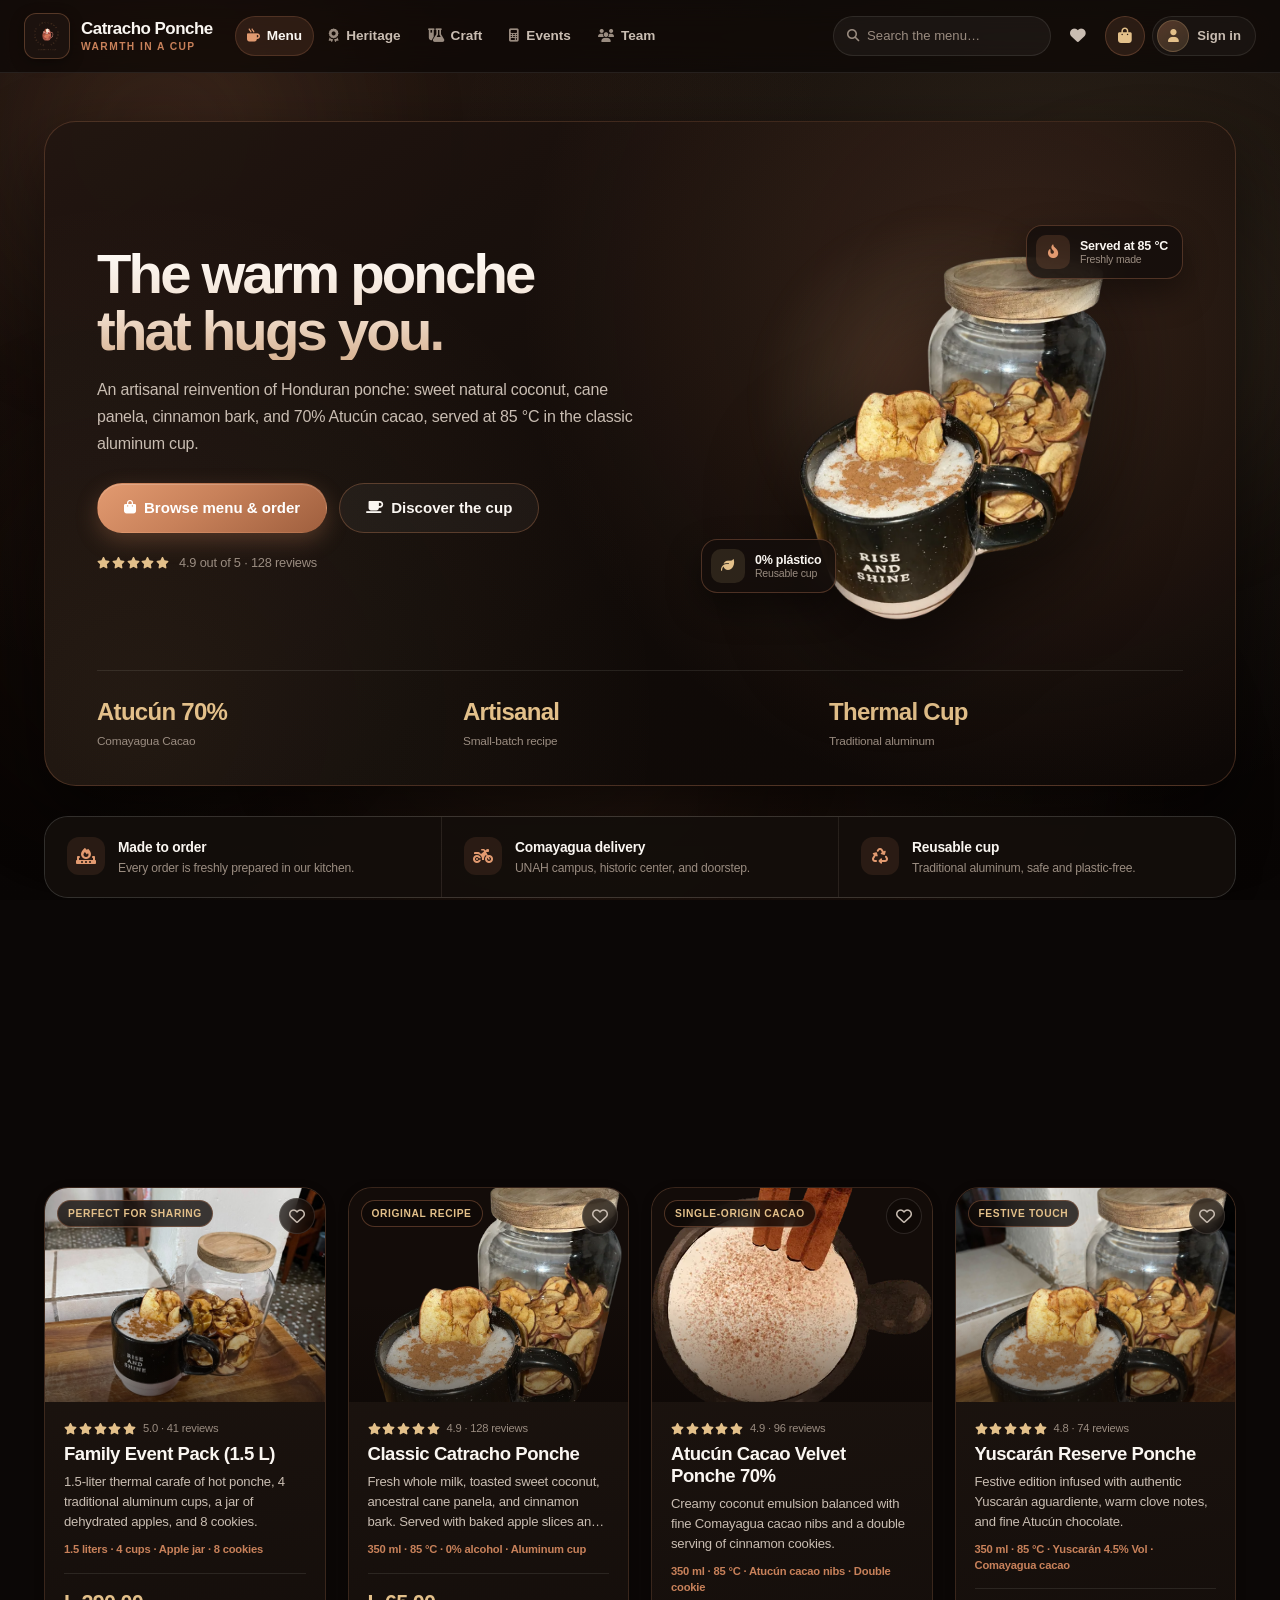
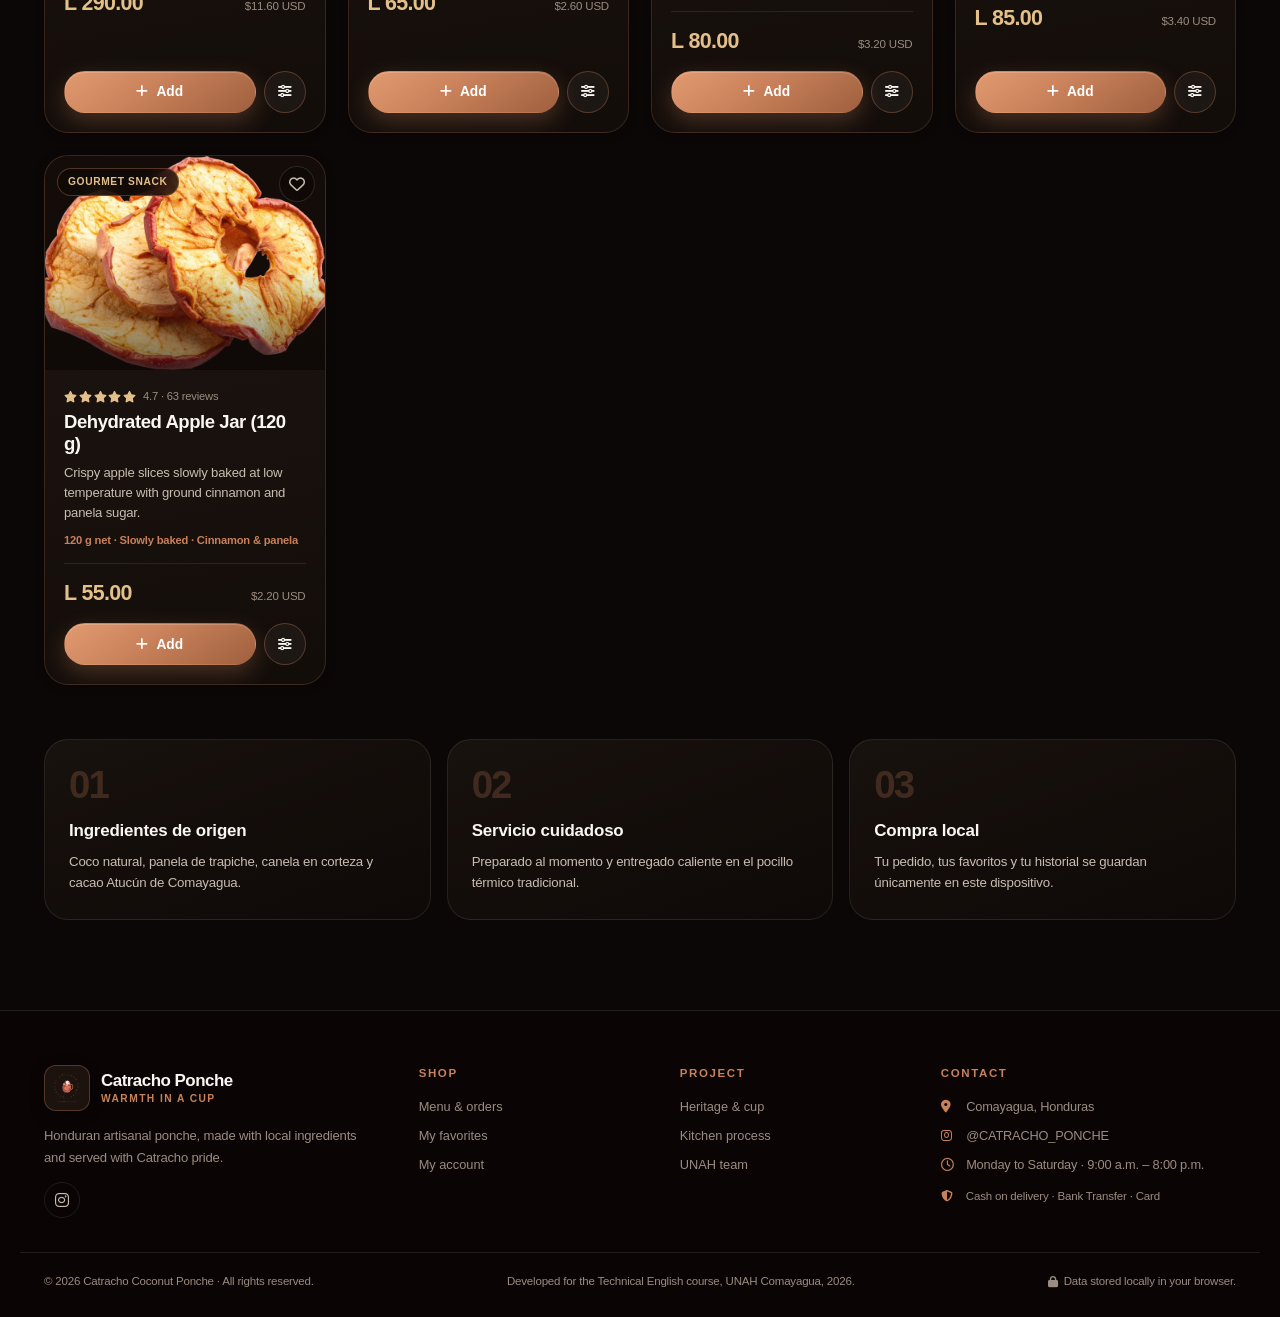
==== index.html @ 0dd750d3 "feat: complete visual redesign, Apple system design, English default, and assets cleanup" ====
<!DOCTYPE html>
<html lang="en">
<head>
  <meta charset="UTF-8">
  <meta name="viewport" content="width=device-width, initial-scale=1.0">
  <title>Catracho Coconut Ponche — Tienda Culinaria Oficial · UNAH Comayagua</title>
  <meta name="description" content="Tienda gastronómica oficial de Catracho Coconut Ponche. Reinvención artesanal del ponche caliente hondureño con coco tropical y cacao Atucún de Comayagua. Proyecto académico UNAH.">
  <meta name="theme-color" content="#0B0706">

  <link rel="icon" type="image/png" href="assets/img/logo.png">

  <!-- Iconos FontAwesome (vendidos localmente para funcionar sin conexión) -->
  <link rel="stylesheet" href="assets/vendor/fontawesome/css/all.min.css">

  <!-- Hoja de estilos principal -->
  <link rel="stylesheet" href="css/styles.css">
</head>
<body>

  <a class="skip-link" href="#mainContent">Saltar al contenido principal</a>

  <!-- Fondo ambiental animado panorámico -->
  <div class="ambient" aria-hidden="true">
    <span class="ambient-blob blob-1"></span>
    <span class="ambient-blob blob-2"></span>
    <span class="ambient-blob blob-3"></span>
    <span class="ambient-blob blob-4"></span>
    <span class="ambient-blob blob-5"></span>
    <div class="ambient-particles">
      <span class="p-dot p1"></span>
      <span class="p-dot p2"></span>
      <span class="p-dot p3"></span>
      <span class="p-dot p4"></span>
      <span class="p-dot p5"></span>
      <span class="p-dot p6"></span>
      <span class="p-dot p7"></span>
      <span class="p-dot p8"></span>
    </div>
    <span class="ambient-grid"></span>
  </div>

  <!-- Global Apple-style Loading Overlay -->
  <div class="global-loader" id="globalLoader" aria-hidden="true" role="status">
    <div class="loader-card">
      <div class="apple-spinner" aria-hidden="true"></div>
      <p class="loader-message" id="loaderMessage">Processing...</p>
    </div>
  </div>


  <!-- ======================================================================
       ENCABEZADO SUPERIOR (navegación horizontal, sin sidebar lateral)
       ====================================================================== -->
  <header class="site-header" id="siteHeader">
    <div class="header-shell">

      <a class="brand" href="#menu" data-action="switch-view" data-view="menu" aria-label="Catracho Coconut Ponche — Inicio">
        <img src="assets/img/logo-160.webp" alt="Logotipo Catracho Ponche" class="brand-logo" width="46" height="46">
        <span class="brand-copy">
          <strong>Catracho Ponche</strong>
          <span data-i18n="brand.tagline">Warmth in a Cup</span>
        </span>
      </a>

      <nav class="primary-nav" id="primaryNav" aria-label="Navegación principal">
        <button class="nav-link active" type="button" data-action="switch-view" data-view="menu" data-nav-view="menu">
          <i class="fa-solid fa-mug-hot" aria-hidden="true"></i><span data-i18n="nav.menu">Menú</span>
        </button>
        <button class="nav-link" type="button" data-action="switch-view" data-view="heritage" data-nav-view="heritage">
          <i class="fa-solid fa-award" aria-hidden="true"></i><span data-i18n="nav.heritage">Historia</span>
        </button>
        <button class="nav-link" type="button" data-action="switch-view" data-view="craft" data-nav-view="craft">
          <i class="fa-solid fa-flask-vial" aria-hidden="true"></i><span data-i18n="nav.craft">Proceso</span>
        </button>
        <button class="nav-link" type="button" data-action="switch-view" data-view="calculator" data-nav-view="calculator">
          <i class="fa-solid fa-calculator" aria-hidden="true"></i><span data-i18n="nav.catering">Eventos</span>
        </button>
        <button class="nav-link" type="button" data-action="switch-view" data-view="team" data-nav-view="team">
          <i class="fa-solid fa-users" aria-hidden="true"></i><span data-i18n="nav.team">Equipo</span>
        </button>
        <button class="nav-link nav-link-account" type="button" data-action="open-account" data-nav-view="account">
          <i class="fa-solid fa-user" aria-hidden="true"></i><span data-i18n="nav.account">Mi cuenta</span>
        </button>
      </nav>

      <div class="header-actions">
        <form class="header-search" id="headerSearch" role="search" autocomplete="off">
          <i class="fa-solid fa-magnifying-glass search-glyph" aria-hidden="true"></i>
          <input type="search" id="searchInput" data-i18n-placeholder="catalog.searchPlaceholder" placeholder="Buscar en el menú…" aria-label="Buscar productos" data-i18n-aria="nav.search">
          <button type="button" class="search-clear" data-action="clear-search" aria-label="Limpiar búsqueda" data-i18n-aria="catalog.searchClear">
            <i class="fa-solid fa-xmark" aria-hidden="true"></i>
          </button>
        </form>

        <button class="icon-btn search-toggle" type="button" data-action="toggle-search" aria-label="Buscar productos" data-i18n-aria="nav.search">
          <i class="fa-solid fa-magnifying-glass" aria-hidden="true"></i>
        </button>

        <button class="icon-btn" type="button" data-action="open-favorites" aria-label="Favoritos" data-i18n-aria="nav.favorites">
          <i class="fa-solid fa-heart" aria-hidden="true"></i>
          <span class="icon-badge" id="favoritesCount" hidden>0</span>
        </button>

        <button class="icon-btn cart-trigger" type="button" data-action="open-cart" aria-label="Mi pedido" data-i18n-aria="nav.cart">
          <i class="fa-solid fa-bag-shopping" aria-hidden="true"></i>
          <span class="icon-badge" id="cartCount" hidden>0</span>
        </button>

        <button class="account-btn" type="button" data-action="open-account" id="accountBtn">
          <span class="account-avatar" id="accountAvatar" aria-hidden="true"><i class="fa-solid fa-user"></i></span>
          <span class="account-label" id="accountLabel" data-i18n="nav.login">Ingresar</span>
        </button>

        <button class="icon-btn menu-toggle" type="button" data-action="toggle-nav" aria-label="Abrir menú" aria-expanded="false" aria-controls="primaryNav">
          <i class="fa-solid fa-bars" aria-hidden="true"></i>
        </button>
      </div>
    </div>
  </header>

  <!-- ======================================================================
       CONTENIDO PRINCIPAL
       ====================================================================== -->
  <main id="mainContent">

    <!-- ====================================================================
         VISTA 1: MENÚ Y TIENDA
         ==================================================================== -->
    <section class="view-panel active" id="view-menu" aria-labelledby="menuTitle">
      <div class="container">

        <!-- Hero editorial -->
        <div class="hero" data-reveal>
          <div class="hero-copy">
            <h1 class="hero-title" id="menuTitle" data-i18n="hero.h1">El ponche caliente que abraza.</h1>
            <p class="hero-lead" data-i18n="hero.lead">Reinvención artesanal del ponche hondureño: coco dulce natural, panela de trapiche, canela en vara y cacao 70% Atucún, servido a 85 °C en el clásico pocillo de aluminio.</p>
            <div class="hero-actions">
              <button class="btn btn-primary btn-lg" type="button" data-action="scroll-catalog">
                <i class="fa-solid fa-bag-shopping" aria-hidden="true"></i><span data-i18n="hero.ctaOrder">Ver menú y ordenar</span>
              </button>
              <button class="btn btn-secondary btn-lg" type="button" data-action="switch-view" data-view="heritage">
                <i class="fa-solid fa-mug-saucer" aria-hidden="true"></i><span data-i18n="hero.ctaStory">Conocer el pocillo</span>
              </button>
            </div>
            <div class="hero-proof">
              <div class="stars" aria-hidden="true">
                <i class="fa-solid fa-star"></i><i class="fa-solid fa-star"></i><i class="fa-solid fa-star"></i><i class="fa-solid fa-star"></i><i class="fa-solid fa-star"></i>
              </div>
              <span data-i18n="hero.rating">4.9 de 5 · 128 reseñas</span>
            </div>
          </div>

          <div class="hero-visual">
            <div class="hero-halo" aria-hidden="true"></div>
            <img src="assets/img/ponche-cup-jar.webp" alt="Pocillo de ponche caliente con coco y canela" class="hero-image" width="840" height="1120" fetchpriority="high">
            <div class="floating-card floating-top">
              <span class="floating-icon"><i class="fa-solid fa-fire-flame-curved" aria-hidden="true"></i></span>
              <span><strong data-i18n="hero.badge">Servido a 85 °C</strong><small data-i18n="hero.badgeSub">Recién preparado</small></span>
            </div>
            <div class="floating-card floating-bottom">
              <span class="floating-icon gold"><i class="fa-solid fa-leaf" aria-hidden="true"></i></span>
              <span><strong>0% plástico</strong><small data-i18n="trust.cupTitle">Pocillo reutilizable</small></span>
            </div>
          </div>

          <div class="hero-stats">
            <div><strong data-i18n="hero.stat1">Atucún 70%</strong><span data-i18n="hero.stat1Label">Comayagua Cacao</span></div>
            <div><strong data-i18n="hero.stat2">Artisanal</strong><span data-i18n="hero.stat2Label">Small-batch recipe</span></div>
            <div><strong data-i18n="hero.stat3">Thermal Cup</strong><span data-i18n="hero.stat3Label">Traditional aluminum</span></div>
          </div>
        </div>

        <!-- Franja de confianza -->
        <div class="trust-strip" data-reveal>
          <div class="trust-item">
            <span class="trust-icon"><i class="fa-solid fa-fire-burner" aria-hidden="true"></i></span>
            <div><strong data-i18n="trust.freshTitle">Hecho al momento</strong><span data-i18n="trust.freshDesc">Cada pedido se prepara al instante en nuestra cocina.</span></div>
          </div>
          <div class="trust-item">
            <span class="trust-icon"><i class="fa-solid fa-motorcycle" aria-hidden="true"></i></span>
            <div><strong data-i18n="trust.deliveryTitle">Entrega en Comayagua</strong><span data-i18n="trust.deliveryDesc">Campus UNAH, centro histórico y domicilio.</span></div>
          </div>
          <div class="trust-item">
            <span class="trust-icon"><i class="fa-solid fa-recycle" aria-hidden="true"></i></span>
            <div><strong data-i18n="trust.cupTitle">Pocillo reutilizable</strong><span data-i18n="trust.cupDesc">Aluminio tradicional, seguro y libre de plástico.</span></div>
          </div>
        </div>

        <!-- Catálogo -->
        <section class="catalog" id="menu-catalog" aria-labelledby="catalogTitle">
          <div class="section-head" data-reveal>
            <span class="eyebrow" data-i18n="catalog.eyebrow">Nuestras recetas</span>
            <h2 class="section-title" id="catalogTitle" data-i18n="catalog.title">Menú de la casa</h2>
            <p class="section-sub" data-i18n="catalog.subtitle">Bebidas calientes recién preparadas y complementos crujientes para disfrutar en Comayagua.</p>
          </div>

          <div class="catalog-toolbar" data-reveal>
            <div class="category-pills" role="group" aria-label="Filtrar por categoría">
              <button class="cat-pill active" type="button" data-action="filter" data-cat="all" data-i18n="catalog.all">Todo el menú</button>
              <button class="cat-pill" type="button" data-action="filter" data-cat="cups" data-i18n="catalog.cups">Pocillos individuales</button>
              <button class="cat-pill" type="button" data-action="filter" data-cat="combos" data-i18n="catalog.combos">Packs para eventos</button>
              <button class="cat-pill" type="button" data-action="filter" data-cat="snacks" data-i18n="catalog.snacks">Acompañamientos</button>
            </div>
            <div class="toolbar-right">
              <span class="results-count" id="resultsCount" aria-live="polite"></span>
              <label class="sort-control">
                <span class="sr-only" data-i18n="catalog.sortLabel">Ordenar por</span>
                <i class="fa-solid fa-arrow-down-wide-short" aria-hidden="true"></i>
                <select id="sortSelect" aria-label="Ordenar productos">
                  <option value="featured" data-i18n="catalog.sortFeatured">Destacados</option>
                  <option value="price-asc" data-i18n="catalog.sortPriceAsc">Precio: menor a mayor</option>
                  <option value="price-desc" data-i18n="catalog.sortPriceDesc">Precio: mayor a menor</option>
                  <option value="name" data-i18n="catalog.sortName">Nombre A–Z</option>
                </select>
              </label>
            </div>
          </div>

          <div class="product-grid" id="productGrid"></div>

          <div class="empty-state" id="catalogEmpty" hidden>
            <span class="empty-icon"><i class="fa-solid fa-magnifying-glass" aria-hidden="true"></i></span>
            <h3 data-i18n="catalog.emptyTitle">No encontramos ese ponche</h3>
            <p data-i18n="catalog.emptyDesc">Prueba con otra búsqueda o revisa todas nuestras recetas.</p>
            <button class="btn btn-secondary" type="button" data-action="clear-filters">
              <i class="fa-solid fa-rotate-left" aria-hidden="true"></i><span data-i18n="catalog.clear">Limpiar filtros</span>
            </button>
          </div>
        </section>

        <!-- Propuesta de valor -->
        <div class="value-grid" data-reveal>
          <article class="value-card">
            <span class="value-number">01</span>
            <h3>Ingredientes de origen</h3>
            <p>Coco natural, panela de trapiche, canela en corteza y cacao Atucún de Comayagua.</p>
          </article>
          <article class="value-card">
            <span class="value-number">02</span>
            <h3>Servicio cuidadoso</h3>
            <p>Preparado al momento y entregado caliente en el pocillo térmico tradicional.</p>
          </article>
          <article class="value-card">
            <span class="value-number">03</span>
            <h3>Compra local</h3>
            <p>Tu pedido, tus favoritos y tu historial se guardan únicamente en este dispositivo.</p>
          </article>
        </div>

      </div>
    </section>

    <!-- ====================================================================
         VISTA 2: HISTORIA Y POCILLO
         ==================================================================== -->
    <section class="view-panel" id="view-heritage" aria-labelledby="heritageTitle" hidden>
      <div class="container">
        <div class="page-head" data-reveal>
          <span class="eyebrow" data-i18n="heritage.eyebrow">Identidad y patrimonio</span>
          <h1 class="page-title" id="heritageTitle" data-i18n="heritage.title">El pocillo de aluminio tradicional</h1>
          <p class="section-sub" data-i18n="heritage.subtitle">Un homenaje al calor del hogar hondureño y a la nobleza de nuestros ingredientes.</p>
        </div>

        <div class="feature-grid">
          <article class="feature-card" data-reveal>
            <span class="feature-icon"><i class="fa-solid fa-mug-hot" aria-hidden="true"></i></span>
            <h2 data-i18n="heritage.box1Title">Eficiencia térmica confortante</h2>
            <p data-i18n="heritage.box1Desc">El pocillo de aluminio transfiere la calidez del ponche directamente a las manos, generando esa sensación nostálgica de abrazo y afecto familiar mientras preserva el bouquet aromático de la canela.</p>
          </article>
          <article class="feature-card" data-reveal style="--i:1">
            <span class="feature-icon"><i class="fa-solid fa-award" aria-hidden="true"></i></span>
            <h2 data-i18n="heritage.box2Title">Cacao 70% Atucún de Comayagua</h2>
            <p data-i18n="heritage.box2Desc">Promovemos la agroindustria local de Comayagua incorporando chocolate artesanal bean-to-bar de la más alta pureza, creando un maridaje inigualable con las notas dulces del coco.</p>
          </article>
          <article class="feature-card" data-reveal style="--i:2">
            <span class="feature-icon"><i class="fa-solid fa-leaf" aria-hidden="true"></i></span>
            <h2 data-i18n="heritage.box3Title">Cero plásticos de un solo uso</h2>
            <p data-i18n="heritage.box3Desc">Envase metálico 100% reutilizable, seguro y duradero. Una propuesta comprometida con la sostenibilidad ambiental y el orgullo por nuestras raíces culturales.</p>
          </article>
        </div>

        <blockquote class="quote-card" data-reveal>
          <i class="fa-solid fa-quote-left" aria-hidden="true"></i>
          <p data-i18n="heritage.quote">“El ponche no es solo una bebida: es la memoria cálida de una casa hondureña.”</p>
          <cite data-i18n="heritage.quoteAuthor">Equipo Catracho Ponche</cite>
        </blockquote>
      </div>
    </section>

    <!-- ====================================================================
         VISTA 3: PROCESO CULINARIO
         ==================================================================== -->
    <section class="view-panel" id="view-craft" aria-labelledby="craftTitle" hidden>
      <div class="container">
        <div class="page-head" data-reveal>
          <span class="eyebrow" data-i18n="craft.eyebrow">Bitácora gastronómica real</span>
          <h1 class="page-title" id="craftTitle" data-i18n="craft.title">Proceso de elaboración en cocina</h1>
          <p class="section-sub" data-i18n="craft.subtitle">Registro fotográfico real de las sesiones prácticas de formulación desarrolladas por las estudiantes de UNAH en Comayagua.</p>
          <p class="hint"><i class="fa-solid fa-expand" aria-hidden="true"></i> <span data-i18n="craft.hint">Haz clic en una fotografía para ampliarla.</span></p>
        </div>

        <div class="gallery-grid">
          <button class="gallery-card" type="button" data-action="open-lightbox" data-src="assets/img/real-prep-panela.jpg" data-title-key="craft.phase1Title" data-desc-key="craft.phase1Desc" data-reveal>
            <img src="assets/img/real-prep-panela.jpg" alt="Molienda de panela" loading="lazy" width="1200" height="1600">
            <span class="gallery-badge">01</span>
            <span class="gallery-caption"><strong data-i18n="craft.phase1Title">Molienda de panela</strong><small data-i18n="craft.phase1Desc">Corte artesanal de dulce de caña para lograr una disolución perfecta.</small></span>
          </button>
          <button class="gallery-card" type="button" data-action="open-lightbox" data-src="assets/img/real-prep-milk-cinnamon.jpg" data-title-key="craft.phase2Title" data-desc-key="craft.phase2Desc" data-reveal style="--i:1">
            <img src="assets/img/real-prep-milk-cinnamon.jpg" alt="Infusión de canela en leche" loading="lazy" width="1200" height="1600">
            <span class="gallery-badge">02</span>
            <span class="gallery-caption"><strong data-i18n="craft.phase2Title">Infusión de canela en vara</strong><small data-i18n="craft.phase2Desc">Hervor a 78 °C para extraer los aceites esenciales aromáticos.</small></span>
          </button>
          <button class="gallery-card" type="button" data-action="open-lightbox" data-src="assets/img/real-prep-mixer-eggs.jpg" data-title-key="craft.phase3Title" data-desc-key="craft.phase3Desc" data-reveal style="--i:2">
            <img src="assets/img/real-prep-mixer-eggs.jpg" alt="Emulsión de yemas" loading="lazy" width="1200" height="1600">
            <span class="gallery-badge">03</span>
            <span class="gallery-caption"><strong data-i18n="craft.phase3Title">Emulsión de yemas</strong><small data-i18n="craft.phase3Desc">Batido uniforme para lograr una base cremosa y aterciopelada.</small></span>
          </button>
          <button class="gallery-card" type="button" data-action="open-lightbox" data-src="assets/img/real-prep-coconut-flakes.jpg" data-title-key="craft.phase4Title" data-desc-key="craft.phase4Desc" data-reveal style="--i:3">
            <img src="assets/img/real-prep-coconut-flakes.jpg" alt="Coco rallado tostado" loading="lazy" width="960" height="1280">
            <span class="gallery-badge">04</span>
            <span class="gallery-caption"><strong data-i18n="craft.phase4Title">Hidratación de coco rallado</strong><small data-i18n="craft.phase4Desc">Virutas dulces que otorgan cuerpo y perfil tropical.</small></span>
          </button>
          <button class="gallery-card" type="button" data-action="open-lightbox" data-src="assets/img/real-oven-dehydrated-apples.jpg" data-title-key="craft.phase5Title" data-desc-key="craft.phase5Desc" data-reveal>
            <img src="assets/img/real-oven-dehydrated-apples.jpg" alt="Manzanas deshidratadas en horno" loading="lazy" width="1600" height="1200">
            <span class="gallery-badge">05</span>
            <span class="gallery-caption"><strong data-i18n="craft.phase5Title">Manzanas deshidratadas</strong><small data-i18n="craft.phase5Desc">Chips crujientes horneados lentamente con canela.</small></span>
          </button>
          <button class="gallery-card" type="button" data-action="open-lightbox" data-src="assets/img/real-prep-stove-pot.jpg" data-title-key="craft.phase6Title" data-desc-key="craft.phase6Desc" data-reveal style="--i:1">
            <img src="assets/img/real-prep-stove-pot.jpg" alt="Cocción lenta en olla" loading="lazy" width="1200" height="1600">
            <span class="gallery-badge">06</span>
            <span class="gallery-caption"><strong data-i18n="craft.phase6Title">Cocción lenta en olla</strong><small data-i18n="craft.phase6Desc">Supervisión térmica exacta para amalgamar aromas.</small></span>
          </button>
          <button class="gallery-card" type="button" data-action="open-lightbox" data-src="assets/img/real-team-photo-1.jpg" data-title-key="craft.phase7Title" data-desc-key="craft.phase7Desc" data-reveal style="--i:2">
            <img src="assets/img/real-team-photo-1.jpg" alt="Equipo de estudiantes en cocina" loading="lazy" width="1200" height="1600">
            <span class="gallery-badge">07</span>
            <span class="gallery-caption"><strong data-i18n="craft.phase7Title">Trabajo en equipo</strong><small data-i18n="craft.phase7Desc">Estudiantes investigadoras en el laboratorio de cocina.</small></span>
          </button>
          <button class="gallery-card" type="button" data-action="open-lightbox" data-src="assets/img/real-product-cup-close.jpg" data-title-key="craft.phase8Title" data-desc-key="craft.phase8Desc" data-reveal style="--i:3">
            <img src="assets/img/real-product-cup-close.jpg" alt="Ponche servido en pocillo" loading="lazy" width="1200" height="1600">
            <span class="gallery-badge">08</span>
            <span class="gallery-caption"><strong data-i18n="craft.phase8Title">Servicio en pocillo</strong><small data-i18n="craft.phase8Desc">Presentación final servida en pocillo tradicional de aluminio.</small></span>
          </button>
        </div>
      </div>
    </section>

    <!-- ====================================================================
         VISTA 4: CALCULADORA DE EVENTOS
         ==================================================================== -->
    <section class="view-panel" id="view-calculator" aria-labelledby="calcTitle" hidden>
      <div class="container">
        <div class="page-head" data-reveal>
          <span class="eyebrow" data-i18n="calc.eyebrow">Celebraciones y catering</span>
          <h1 class="page-title" id="calcTitle" data-i18n="calc.title">Ponche para tus eventos</h1>
          <p class="section-sub" data-i18n="calc.subtitle">¿Tienes una reunión familiar, cumpleaños o evento en Comayagua? Simula tus porciones requeridas y agrega el lote directo a tu pedido.</p>
        </div>

        <div class="calc-panel" data-reveal>
          <div class="calc-slider-row">
            <label for="eventInput" class="calc-label" data-i18n="calc.servings">Número de personas o porciones</label>
            <div class="calc-inputs">
              <input type="range" id="eventSlider" min="1" max="500" value="24" aria-label="Porciones">
              <input type="number" id="eventInput" min="1" max="500" value="24" inputmode="numeric" aria-label="Porciones">
            </div>
          </div>

          <div class="ingredient-grid">
            <div class="ingredient-card"><span data-i18n="calc.milk">Leche entera</span><strong id="evMilk">6.0 L</strong></div>
            <div class="ingredient-card"><span data-i18n="calc.coconut">Coco dulce</span><strong id="evCoconut">840 g</strong></div>
            <div class="ingredient-card"><span data-i18n="calc.panela">Panela pura</span><strong id="evPanela">720 g</strong></div>
            <div class="ingredient-card"><span data-i18n="calc.cinnamon">Canela en vara</span><strong id="evCinnamon">10 varas</strong></div>
            <div class="ingredient-card"><span data-i18n="calc.apples">Manzanas horneadas</span><strong id="evApples">24 rodajas</strong></div>
            <div class="ingredient-card"><span data-i18n="calc.cacao">Cacao Atucún</span><strong id="evCacao">360 g</strong></div>
          </div>

          <div class="calc-summary">
            <div class="calc-estimate">
              <span data-i18n="calc.estimate">Estimado del lote</span>
              <div class="calc-estimate-row"><small data-i18n="calc.packs">Packs de 1.5 L</small><strong id="evPacks">4</strong></div>
              <div class="calc-estimate-row"><small data-i18n="calc.units">Pocillos individuales</small><strong id="evUnits">0</strong></div>
              <div class="calc-estimate-row total"><small data-i18n="calc.total">Total estimado</small><strong id="evTotal">L 1,160.00</strong></div>
            </div>
            <div class="calc-action">
              <button class="btn btn-primary btn-lg" type="button" data-action="add-batch">
                <i class="fa-solid fa-cart-plus" aria-hidden="true"></i><span data-i18n="calc.addBatch">Agregar este lote a mi pedido</span>
              </button>
              <p class="calc-note" data-i18n="calc.note">Cálculo orientativo. El equipo confirma disponibilidad e insumos al recibir el pedido.</p>
            </div>
          </div>
        </div>
      </div>
    </section>

    <!-- ====================================================================
         VISTA 5: EQUIPO UNAH
         ==================================================================== -->
    <section class="view-panel" id="view-team" aria-labelledby="teamTitle" hidden>
      <div class="container">
        <div class="page-head" data-reveal>
          <span class="eyebrow" data-i18n="team.eyebrow">Liderazgo académico</span>
          <h1 class="page-title" id="teamTitle" data-i18n="team.title">Equipo de investigación y asesoría</h1>
          <p class="section-sub" data-i18n="team.subtitle">Proyecto desarrollado para la cátedra de Inglés Técnico en la Universidad Nacional Autónoma de Honduras (UNAH), Comayagua.</p>
        </div>

        <article class="advisor-card" data-reveal>
          <span class="advisor-icon"><i class="fa-solid fa-graduation-cap" aria-hidden="true"></i></span>
          <div>
            <span class="tag" data-i18n="team.advisorRole">Catedrática guía y asesora docente</span>
            <h2 data-i18n="team.advisorName">Licda. María Elena Martínez</h2>
            <p data-i18n="team.advisorDept">Departamento de Inglés Técnico · Universidad Nacional Autónoma de Honduras</p>
            <span class="advisor-date" data-i18n="team.advisorDate">Presentado el 21 de octubre de 2026 · Comayagua, Honduras</span>
          </div>
        </article>

        <h2 class="subsection-title" data-i18n="team.studentsTitle">Estudiantes creadoras del proyecto</h2>
        <div class="students-grid">
          <article class="student-card" data-reveal><span class="student-avatar"><i class="fa-solid fa-user" aria-hidden="true"></i></span><h3>Rosy Beatriz Escobar Ventura</h3><p data-i18n="team.studentRole">Estudiante desarrolladora</p></article>
          <article class="student-card" data-reveal style="--i:1"><span class="student-avatar"><i class="fa-solid fa-user" aria-hidden="true"></i></span><h3>Lauren Gabriela Escobar Rios</h3><p data-i18n="team.studentRole">Estudiante desarrolladora</p></article>
          <article class="student-card" data-reveal style="--i:2"><span class="student-avatar"><i class="fa-solid fa-user" aria-hidden="true"></i></span><h3>Andrea Mabel Regalado Bardales</h3><p data-i18n="team.studentRole">Estudiante desarrolladora</p></article>
          <article class="student-card" data-reveal style="--i:3"><span class="student-avatar"><i class="fa-solid fa-user" aria-hidden="true"></i></span><h3>Isis Hanay Euceda Hernández</h3><p data-i18n="team.studentRole">Estudiante desarrolladora</p></article>
          <article class="student-card" data-reveal style="--i:4"><span class="student-avatar"><i class="fa-solid fa-user" aria-hidden="true"></i></span><h3>Karina Yaricell Castillo Chavarría</h3><p data-i18n="team.studentRole">Estudiante desarrolladora</p></article>
        </div>

        <div class="mission-grid">
          <article class="feature-card" data-reveal>
            <h2 data-i18n="team.missionTitle">Nuestra misión</h2>
            <p data-i18n="team.missionText">Elaborar y ofrecer una versión modernizada del tradicional ponche caliente hondureño, utilizando ingredientes innovadores de primera calidad que preserven su esencia cultural mientras brindan una experiencia de bebida auténtica y de primer nivel.</p>
          </article>
          <article class="feature-card" data-reveal style="--i:1">
            <h2 data-i18n="team.visionTitle">Nuestra visión</h2>
            <p data-i18n="team.visionText">Convertirnos en una marca referente en el mercado de bebidas convencionales y funcionales, revolucionando el ponche tradicional, resaltando el orgullo cultural a nivel local e introduciendo sabores catrachos icónicos en mercados internacionales para el año 2031.</p>
          </article>
        </div>

        <div class="instagram-card" data-reveal>
          <div>
            <span class="tag" data-i18n="team.instagramTag">Canal oficial</span>
            <h2 data-i18n="team.instagramTitle">Síguenos en @CATRACHO_PONCHE</h2>
            <p data-i18n="team.instagramDesc">Canal oficial para enterarte de degustaciones en campus y eventos especiales en Comayagua.</p>
            <a href="https://instagram.com/CATRACHO_PONCHE" target="_blank" rel="noopener noreferrer" class="btn btn-primary">
              <i class="fa-brands fa-instagram" aria-hidden="true"></i><span data-i18n="team.instagramBtn">Ver Instagram</span>
            </a>
          </div>
          <div class="qr-frame">
            <img src="assets/img/instagram-qr.jpg" alt="Código QR del Instagram oficial" loading="lazy" width="606" height="1024">
          </div>
        </div>
      </div>
    </section>

    <!-- ====================================================================
         VISTA 6: MI CUENTA (renderizada por main.js)
         ==================================================================== -->
    <section class="view-panel" id="view-account" aria-labelledby="accountTitle" hidden>
      <div class="container">
        <div class="page-head" data-reveal>
          <span class="eyebrow" data-i18n="account.eyebrow">Área personal</span>
          <h1 class="page-title" id="accountTitle" data-i18n="account.title">Mi cuenta</h1>
          <p class="section-sub" data-i18n="account.subtitle">Consulta tus pedidos, favoritos y datos guardados en este dispositivo.</p>
        </div>
        <div id="accountContent"></div>
      </div>
    </section>

  </main>

  <!-- ======================================================================
       PIE DE PÁGINA
       ====================================================================== -->
  <footer class="site-footer">
    <div class="container footer-grid">
      <div class="footer-brand">
        <a class="brand" href="#menu" data-action="switch-view" data-view="menu">
          <img src="assets/img/logo-160.webp" alt="Logotipo Catracho Ponche" class="brand-logo" width="46" height="46" loading="lazy">
          <span class="brand-copy"><strong>Catracho Ponche</strong><span data-i18n="brand.tagline">Warmth in a Cup</span></span>
        </a>
        <p data-i18n="footer.tagline">Ponche artesanal hondureño, preparado con ingredientes locales y servido con orgullo catracho.</p>
        <div class="footer-social">
          <a href="https://instagram.com/CATRACHO_PONCHE" target="_blank" rel="noopener noreferrer" aria-label="Instagram"><i class="fa-brands fa-instagram" aria-hidden="true"></i></a>
        </div>
      </div>

      <div class="footer-col">
        <h3 data-i18n="footer.shop">Tienda</h3>
        <button type="button" data-action="switch-view" data-view="menu" data-i18n="footer.menu">Menú y pedidos</button>
        <button type="button" data-action="open-favorites" data-i18n="footer.favorites">Mis favoritos</button>
        <button type="button" data-action="open-account" data-i18n="footer.account">Mi cuenta</button>
      </div>

      <div class="footer-col">
        <h3 data-i18n="footer.info">Proyecto</h3>
        <button type="button" data-action="switch-view" data-view="heritage" data-i18n="footer.heritage">Historia y pocillo</button>
        <button type="button" data-action="switch-view" data-view="craft" data-i18n="footer.craft">Proceso culinario</button>
        <button type="button" data-action="switch-view" data-view="team" data-i18n="footer.team">Equipo UNAH</button>
      </div>

      <div class="footer-col">
        <h3 data-i18n="footer.contact">Contacto</h3>
        <p><i class="fa-solid fa-location-dot" aria-hidden="true"></i> <span data-i18n="footer.location">Comayagua, Honduras</span></p>
        <p><i class="fa-brands fa-instagram" aria-hidden="true"></i> <span data-i18n="footer.instagram">@CATRACHO_PONCHE</span></p>
        <p><i class="fa-regular fa-clock" aria-hidden="true"></i> <span data-i18n="footer.hoursValue">Lunes a sábado · 9:00 a. m. – 8:00 p. m.</span></p>
        <p class="footer-payments"><i class="fa-solid fa-shield-halved" aria-hidden="true"></i> <span data-i18n="footer.payments">Cash on delivery · Bank Transfer · Card</span></p>
      </div>
    </div>

    <div class="container footer-bottom">
      <p>© <span id="year">2026</span> Catracho Coconut Ponche · <span data-i18n="footer.rights">Todos los derechos reservados.</span></p>
      <p data-i18n="footer.academicDesc">Desarrollado para la cátedra de Inglés Técnico, UNAH Comayagua, 2026.</p>
      <p class="footer-local"><i class="fa-solid fa-lock" aria-hidden="true"></i> <span data-i18n="footer.local">Datos guardados localmente en tu navegador.</span></p>
    </div>
  </footer>

  <!-- ======================================================================
       CARRITO DESLIZABLE
       ====================================================================== -->
  <div class="overlay drawer-overlay" id="cartDrawer" data-close="cart">
    <aside class="cart-drawer" role="dialog" aria-modal="true" aria-labelledby="cartTitle">
      <header class="drawer-head">
        <div>
          <h2 id="cartTitle"><i class="fa-solid fa-bag-shopping" aria-hidden="true"></i> <span data-i18n="cart.title">Tu pedido</span></h2>
          <span class="drawer-count" id="cartItemCount"></span>
        </div>
        <button class="icon-btn ghost" type="button" data-action="close-cart" aria-label="Cerrar carrito" data-i18n-aria="cart.close">
          <i class="fa-solid fa-xmark" aria-hidden="true"></i>
        </button>
      </header>

      <div class="cart-items" id="cartItems"></div>

      <div class="cart-footer" id="cartFooter" hidden>
        <div class="field-group">
          <label class="field-label" for="cartDelivery" data-i18n="cart.deliveryLabel">Lugar de entrega</label>
          <select id="cartDelivery" class="input">
            <option value="unah" data-i18n="delivery.unah">Campus UNAH Comayagua</option>
            <option value="center" data-i18n="delivery.center">Parque Central / Centro</option>
            <option value="express" data-i18n="delivery.express">Bulevar / Domicilio</option>
          </select>
        </div>

        <div class="coupon-row">
          <label class="sr-only" for="couponInput" data-i18n="cart.couponLabel">Cupón de descuento</label>
          <input type="text" id="couponInput" class="input" data-i18n-placeholder="cart.couponPlaceholder" placeholder="Cupón (ej. UNAH2026)" autocomplete="off">
          <button class="btn btn-secondary" type="button" data-action="apply-coupon" data-i18n="cart.apply">Aplicar</button>
        </div>
        <div class="coupon-feedback" id="couponFeedback" hidden>
          <span id="couponFeedbackText"></span>
          <button type="button" data-action="remove-coupon" aria-label="Quitar cupón" data-i18n-aria="cart.couponRemove"><i class="fa-solid fa-xmark" aria-hidden="true"></i></button>
        </div>

        <div class="summary-lines">
          <div class="summary-line"><span data-i18n="cart.subtotal">Subtotal</span><strong id="cartSubtotal">L 0.00</strong></div>
          <div class="summary-line discount" id="cartDiscountLine" hidden><span data-i18n="cart.discount">Descuento</span><strong id="cartDiscount">− L 0.00</strong></div>
          <div class="summary-line"><span data-i18n="cart.delivery">Entrega</span><strong id="cartDeliveryFee">Gratis</strong></div>
          <div class="summary-line total"><span data-i18n="cart.total">Total a pagar</span><strong id="cartTotal">L 0.00</strong></div>
        </div>

        <button class="btn btn-primary btn-block btn-lg" type="button" data-action="checkout" id="cartCheckout">
          <i class="fa-solid fa-lock" aria-hidden="true"></i><span data-i18n="cart.checkout">Finalizar compra</span>
        </button>
        <p class="cart-note" id="cartLoginNote" data-i18n="cart.loginNote">Inicia sesión para completar tu compra. Tu pedido se guarda en este dispositivo.</p>
        <p class="cart-secure"><i class="fa-solid fa-shield-halved" aria-hidden="true"></i> <span data-i18n="cart.secure">Compra local y segura · Tus datos se guardan solo en este dispositivo</span></p>
      </div>
    </aside>
  </div>

  <!-- ======================================================================
       MODAL DE AUTENTICACIÓN
       ====================================================================== -->
  <div class="overlay modal-overlay" id="authModal" data-close="auth">
    <div class="modal auth-modal" role="dialog" aria-modal="true" aria-labelledby="authTitle">
      <header class="modal-head">
        <div>
          <h2 id="authTitle" data-i18n="auth.loginTitle">Bienvenido de nuevo</h2>
          <p id="authSub" data-i18n="auth.loginSub">Inicia sesión para completar tu compra y ver tus pedidos.</p>
        </div>
        <button class="icon-btn ghost" type="button" data-action="close-auth" aria-label="Cerrar" data-i18n-aria="auth.close">
          <i class="fa-solid fa-xmark" aria-hidden="true"></i>
        </button>
      </header>

      <div class="auth-tabs" role="tablist" aria-label="Acceso a la cuenta">
        <button class="auth-tab active" type="button" role="tab" aria-selected="true" data-action="auth-tab" data-mode="login" data-i18n="auth.loginBtn">Iniciar sesión</button>
        <button class="auth-tab" type="button" role="tab" aria-selected="false" data-action="auth-tab" data-mode="register" data-i18n="auth.registerBtn">Crear cuenta</button>
      </div>

      <div class="modal-body auth-body">
        <!-- Login -->
        <form id="loginForm" class="auth-form" novalidate>
          <div class="form-alert" id="loginAlert" role="alert" hidden></div>

          <div class="field-group">
            <label class="field-label" for="loginEmail" data-i18n="auth.email">Correo electrónico</label>
            <input class="input" type="email" id="loginEmail" name="email" autocomplete="email" data-i18n-placeholder="auth.emailPh" placeholder="Ej. ana@correo.com" required>
            <p class="field-error" id="loginEmailError" hidden></p>
          </div>

          <div class="field-group">
            <label class="field-label" for="loginPassword" data-i18n="auth.password">Contraseña</label>
            <div class="password-wrap">
              <input class="input" type="password" id="loginPassword" name="password" autocomplete="current-password" data-i18n-placeholder="auth.passwordPh" placeholder="Mínimo 8 caracteres" required>
              <button class="password-toggle" type="button" data-action="toggle-password" data-target="loginPassword" aria-label="Mostrar contraseña" data-i18n-aria="auth.showPassword"><i class="fa-regular fa-eye" aria-hidden="true"></i></button>
            </div>
            <p class="field-error" id="loginPasswordError" hidden></p>
          </div>

          <label class="check-line">
            <input type="checkbox" id="loginRemember" checked>
            <span data-i18n="auth.remember">Mantener mi sesión iniciada</span>
          </label>

          <button class="btn btn-primary btn-block btn-lg" type="submit" id="loginSubmit">
            <i class="fa-solid fa-arrow-right-to-bracket" aria-hidden="true"></i><span data-i18n="auth.loginBtn">Iniciar sesión</span>
          </button>


          <button class="link-btn center" type="button" data-action="auth-tab" data-mode="register" data-i18n="auth.switchRegister">¿No tienes cuenta? Regístrate</button>
        </form>

        <!-- Registro -->
        <form id="registerForm" class="auth-form" novalidate hidden>
          <div class="form-alert" id="registerAlert" role="alert" hidden></div>

          <div class="field-group">
            <label class="field-label" for="registerName" data-i18n="auth.name">Nombre completo</label>
            <input class="input" type="text" id="registerName" name="name" autocomplete="name" data-i18n-placeholder="auth.namePh" placeholder="Ej. Ana Reyes" required>
            <p class="field-error" id="registerNameError" hidden></p>
          </div>

          <div class="field-grid">
            <div class="field-group">
              <label class="field-label" for="registerEmail" data-i18n="auth.email">Correo electrónico</label>
              <input class="input" type="email" id="registerEmail" name="email" autocomplete="email" data-i18n-placeholder="auth.emailPh" placeholder="Ej. ana@correo.com" required>
              <p class="field-error" id="registerEmailError" hidden></p>
            </div>
            <div class="field-group">
              <label class="field-label" for="registerPhone" data-i18n="auth.phone">Teléfono / WhatsApp</label>
              <input class="input" type="tel" id="registerPhone" name="phone" autocomplete="tel" data-i18n-placeholder="auth.phonePh" placeholder="Ej. 9876-5432" required>
              <p class="field-error" id="registerPhoneError" hidden></p>
            </div>
          </div>

          <div class="field-grid">
            <div class="field-group">
              <label class="field-label" for="registerPassword" data-i18n="auth.password">Contraseña</label>
              <div class="password-wrap">
                <input class="input" type="password" id="registerPassword" name="password" autocomplete="new-password" data-i18n-placeholder="auth.passwordPh" placeholder="Mínimo 8 caracteres" required>
                <button class="password-toggle" type="button" data-action="toggle-password" data-target="registerPassword" aria-label="Mostrar contraseña" data-i18n-aria="auth.showPassword"><i class="fa-regular fa-eye" aria-hidden="true"></i></button>
              </div>
              <p class="field-error" id="registerPasswordError" hidden></p>
            </div>
            <div class="field-group">
              <label class="field-label" for="registerConfirm" data-i18n="auth.confirm">Confirmar contraseña</label>
              <div class="password-wrap">
                <input class="input" type="password" id="registerConfirm" name="confirm" autocomplete="new-password" data-i18n-placeholder="auth.confirmPh" placeholder="Repite tu contraseña" required>
                <button class="password-toggle" type="button" data-action="toggle-password" data-target="registerConfirm" aria-label="Mostrar contraseña" data-i18n-aria="auth.showPassword"><i class="fa-regular fa-eye" aria-hidden="true"></i></button>
              </div>
              <p class="field-error" id="registerConfirmError" hidden></p>
            </div>
          </div>

          <label class="check-line">
            <input type="checkbox" id="registerTerms">
            <span data-i18n="auth.terms">Acepto los términos y el uso local de mis datos en este dispositivo.</span>
          </label>
          <p class="field-error" id="registerTermsError" hidden></p>

          <button class="btn btn-primary btn-block btn-lg" type="submit" id="registerSubmit">
            <i class="fa-solid fa-user-plus" aria-hidden="true"></i><span data-i18n="auth.registerBtn">Crear cuenta</span>
          </button>

          <button class="link-btn center" type="button" data-action="auth-tab" data-mode="login" data-i18n="auth.switchLogin">¿Ya tienes cuenta? Inicia sesión</button>
        </form>

        <p class="auth-local-note"><i class="fa-solid fa-lock" aria-hidden="true"></i> <span data-i18n="auth.localNote">Este proyecto es académico y guarda todo en localStorage. No uses contraseñas reales.</span></p>
      </div>
    </div>
  </div>

  <!-- ======================================================================
       MODAL DE PRODUCTO / PERSONALIZADOR
       ====================================================================== -->
  <div class="overlay modal-overlay" id="productModal" data-close="product">
    <div class="modal product-modal" role="dialog" aria-modal="true" aria-labelledby="productModalTitle">
      <div id="productModalBody"></div>
    </div>
  </div>

  <!-- ======================================================================
       MODAL DE FAVORITOS
       ====================================================================== -->
  <div class="overlay modal-overlay" id="favoritesModal" data-close="favorites">
    <div class="modal favorites-modal" role="dialog" aria-modal="true" aria-labelledby="favoritesTitle">
      <header class="modal-head">
        <div>
          <h2 id="favoritesTitle" data-i18n="favorites.title">Tus favoritos</h2>
          <p data-i18n="favorites.subtitle">Los productos que marcaste con el corazón.</p>
        </div>
        <button class="icon-btn ghost" type="button" data-action="close-favorites" aria-label="Cerrar favoritos" data-i18n-aria="favorites.close"><i class="fa-solid fa-xmark" aria-hidden="true"></i></button>
      </header>
      <div class="modal-body" id="favoritesList"></div>
    </div>
  </div>

  <!-- ======================================================================
       MODAL DE CHECKOUT (3 PASOS)
       ====================================================================== -->
  <div class="overlay modal-overlay" id="checkoutModal" data-close="checkout">
    <div class="modal checkout-modal" role="dialog" aria-modal="true" aria-labelledby="checkoutTitle">
      <header class="modal-head">
        <h2 id="checkoutTitle" data-i18n="checkout.title">Finalizar compra</h2>
        <button class="icon-btn ghost" type="button" data-action="close-checkout" aria-label="Cerrar checkout" data-i18n-aria="checkout.close"><i class="fa-solid fa-xmark" aria-hidden="true"></i></button>
      </header>

      <div class="checkout-layout">
        <div class="checkout-main">
          <ol class="checkout-steps" id="checkoutSteps">
            <li class="active" data-step="1"><span>1</span><em data-i18n="checkout.step1">Datos</em></li>
            <li data-step="2"><span>2</span><em data-i18n="checkout.step2">Entrega</em></li>
            <li data-step="3"><span>3</span><em data-i18n="checkout.step3">Pago</em></li>
          </ol>

          <form id="checkoutForm" novalidate>
            <!-- Paso 1 -->
            <section class="checkout-step-panel active" data-checkout-step="1">
              <h3 data-i18n="checkout.dataTitle">Tus datos de contacto</h3>
              <p class="step-sub" data-i18n="checkout.dataSub">Usaremos esta información para coordinar la entrega.</p>

              <div class="field-group">
                <label class="field-label" for="chkName" data-i18n="checkout.name">Nombre completo</label>
                <input class="input" type="text" id="chkName" autocomplete="name" data-i18n-placeholder="checkout.namePh" placeholder="Ej. Ana Reyes">
                <p class="field-error" id="chkNameError" hidden></p>
              </div>
              <div class="field-grid">
                <div class="field-group">
                  <label class="field-label" for="chkPhone" data-i18n="checkout.phone">Teléfono / WhatsApp</label>
                  <input class="input" type="tel" id="chkPhone" autocomplete="tel" data-i18n-placeholder="checkout.phonePh" placeholder="Ej. 9876-5432">
                  <p class="field-error" id="chkPhoneError" hidden></p>
                </div>
                <div class="field-group">
                  <label class="field-label" for="chkEmail" data-i18n="checkout.email">Correo electrónico</label>
                  <input class="input" type="email" id="chkEmail" autocomplete="email" data-i18n-placeholder="checkout.emailPh" placeholder="Ej. ana@correo.com">
                  <p class="field-error" id="chkEmailError" hidden></p>
                </div>
              </div>
            </section>

            <!-- Paso 2 -->
            <section class="checkout-step-panel" data-checkout-step="2">
              <h3 data-i18n="checkout.deliveryTitle">¿Dónde te entregamos?</h3>
              <p class="step-sub" data-i18n="checkout.deliverySub">Elige el punto y el horario que mejor te funcione.</p>

              <div class="option-list" id="deliveryOptions">
                <label class="option-card">
                  <input type="radio" name="deliveryOption" value="unah" checked>
                  <span class="option-check"><i class="fa-solid fa-check" aria-hidden="true"></i></span>
                  <span class="option-body"><strong data-i18n="delivery.unah">Campus UNAH Comayagua</strong><small data-i18n="delivery.unahDesc">Punto de entrega frente a la biblioteca.</small></span>
                  <span class="option-price"><em data-i18n="delivery.unahEta">15–25 min</em><strong data-i18n="delivery.free">Gratis</strong></span>
                </label>
                <label class="option-card">
                  <input type="radio" name="deliveryOption" value="center">
                  <span class="option-check"><i class="fa-solid fa-check" aria-hidden="true"></i></span>
                  <span class="option-body"><strong data-i18n="delivery.center">Parque Central / Centro</strong><small data-i18n="delivery.centerDesc">Entrega en el centro histórico de Comayagua.</small></span>
                  <span class="option-price"><em data-i18n="delivery.centerEta">25–40 min</em><strong>+ L 15.00</strong></span>
                </label>
                <label class="option-card">
                  <input type="radio" name="deliveryOption" value="express">
                  <span class="option-check"><i class="fa-solid fa-check" aria-hidden="true"></i></span>
                  <span class="option-body"><strong data-i18n="delivery.express">Bulevar / Domicilio</strong><small data-i18n="delivery.expressDesc">Entrega a domicilio dentro de Comayagua.</small></span>
                  <span class="option-price"><em data-i18n="delivery.expressEta">35–50 min</em><strong>+ L 30.00</strong></span>
                </label>
              </div>

              <div class="field-group" id="addressGroup" hidden>
                <label class="field-label" for="chkAddress" data-i18n="delivery.addressLabel">Dirección de entrega</label>
                <input class="input" type="text" id="chkAddress" autocomplete="street-address" data-i18n-placeholder="delivery.addressPlaceholder" placeholder="Colonia, calle, número de casa y referencia">
                <p class="field-error" id="chkAddressError" hidden></p>
              </div>

              <div class="field-grid">
                <div class="field-group">
                  <label class="field-label" for="chkSchedule" data-i18n="delivery.scheduleLabel">Horario de entrega</label>
                  <select class="input" id="chkSchedule">
                    <option value="1" data-i18n="delivery.schedule1">Hoy, 4:00–6:00 p. m.</option>
                    <option value="2" data-i18n="delivery.schedule2">Hoy, 6:00–8:00 p. m.</option>
                    <option value="3" data-i18n="delivery.schedule3">Mañana, 9:00–11:00 a. m.</option>
                  </select>
                </div>
                <div class="field-group">
                  <label class="field-label" for="chkNotes"><span data-i18n="delivery.notesLabel">Indicaciones adicionales</span> <span class="optional" data-i18n="common.optional">Opcional</span></label>
                  <input class="input" type="text" id="chkNotes" data-i18n-placeholder="delivery.notesPlaceholder" placeholder="Edificio, aula, color de casa o referencia">
                </div>
              </div>
            </section>

            <!-- Paso 3 -->
            <section class="checkout-step-panel" data-checkout-step="3">
              <h3 data-i18n="checkout.paymentTitle">Método de pago</h3>
              <p class="step-sub" data-i18n="checkout.paymentSub">El pago se coordina al entregar el pedido.</p>

              <div class="option-list" id="paymentOptions">
                <label class="option-card compact">
                  <input type="radio" name="paymentOption" value="cash" checked>
                  <span class="option-check"><i class="fa-solid fa-check" aria-hidden="true"></i></span>
                  <span class="option-icon"><i class="fa-solid fa-money-bill-wave" aria-hidden="true"></i></span>
                  <span class="option-body"><strong data-i18n="checkout.cash">Efectivo contra entrega</strong><small data-i18n="checkout.cashDesc">Paga en lempiras al recibir tu pedido.</small></span>
                </label>
                <label class="option-card compact">
                  <input type="radio" name="paymentOption" value="transfer">
                  <span class="option-check"><i class="fa-solid fa-check" aria-hidden="true"></i></span>
                  <span class="option-icon"><i class="fa-solid fa-building-columns" aria-hidden="true"></i></span>
                  <span class="option-body"><strong data-i18n="checkout.transfer">Transferencia bancaria</strong><small data-i18n="checkout.transferDesc">Te compartimos los datos por WhatsApp al confirmar.</small></span>
                </label>
                <label class="option-card compact">
                  <input type="radio" name="paymentOption" value="card">
                  <span class="option-check"><i class="fa-solid fa-check" aria-hidden="true"></i></span>
                  <span class="option-icon"><i class="fa-regular fa-credit-card" aria-hidden="true"></i></span>
                  <span class="option-body"><strong data-i18n="checkout.card">Credit / Debit Card</strong><small data-i18n="checkout.cardDesc">Secure mobile POS terminal payment upon delivery.</small></span>
                </label>
              </div>

              <div class="card-fields" id="cardFields" hidden>
                <div class="field-group">
                  <label class="field-label" for="cardNumber" data-i18n="checkout.cardNumber">Card number</label>
                  <input class="input" type="text" id="cardNumber" inputmode="numeric" autocomplete="off" maxlength="19" placeholder="0000 0000 0000 0000">
                  <p class="field-error" id="cardNumberError" hidden></p>
                </div>
                <div class="field-group">
                  <label class="field-label" for="cardName" data-i18n="checkout.cardName">Name on card</label>
                  <input class="input" type="text" id="cardName" autocomplete="off" placeholder="NAME SURNAME">
                  <p class="field-error" id="cardNameError" hidden></p>
                </div>
                <div class="field-grid">
                  <div class="field-group">
                    <label class="field-label" for="cardExpiry" data-i18n="checkout.cardExpiry">Expiry (MM/YY)</label>
                    <input class="input" type="text" id="cardExpiry" inputmode="numeric" autocomplete="off" maxlength="5" placeholder="MM/YY">
                    <p class="field-error" id="cardExpiryError" hidden></p>
                  </div>
                  <div class="field-group">
                    <label class="field-label" for="cardCvv" data-i18n="checkout.cardCvv">CVV</label>
                    <input class="input" type="password" id="cardCvv" inputmode="numeric" autocomplete="off" maxlength="4" placeholder="123">
                    <p class="field-error" id="cardCvvError" hidden></p>
                  </div>
                </div>
                <p class="demo-note"><i class="fa-solid fa-shield-halved" aria-hidden="true"></i> <span data-i18n="checkout.demoNote">Encrypted payment confirmation for your order voucher.</span></p>
              </div>

              <label class="check-line terms-line">
                <input type="checkbox" id="chkTerms">
                <span data-i18n="checkout.terms">Acepto que este pedido se registre localmente y que el equipo me contacte para coordinar la entrega.</span>
              </label>
              <p class="field-error" id="chkTermsError" hidden></p>
            </section>

            <div class="checkout-actions">
              <button class="btn btn-secondary" type="button" data-action="checkout-back" id="checkoutBack" hidden>
                <i class="fa-solid fa-arrow-left" aria-hidden="true"></i><span data-i18n="checkout.back">Atrás</span>
              </button>
              <button class="btn btn-primary" type="button" data-action="checkout-next" id="checkoutNext">
                <span data-i18n="checkout.next">Continuar</span><i class="fa-solid fa-arrow-right" aria-hidden="true"></i>
              </button>
              <button class="btn btn-primary btn-lg" type="submit" id="checkoutConfirm" hidden>
                <i class="fa-solid fa-check" aria-hidden="true"></i><span data-i18n="checkout.confirm">Confirmar pedido</span>
              </button>
            </div>
          </form>

          <!-- Confirmación -->
          <div class="checkout-success" id="checkoutSuccess" hidden>
            <span class="success-check"><i class="fa-solid fa-check" aria-hidden="true"></i></span>
            <h3 data-i18n="checkout.successTitle">¡Gracias por tu compra!</h3>
            <p data-i18n="checkout.successDesc">Tu pedido quedó registrado en este dispositivo. El equipo de Catracho Ponche lo revisará y te contactará para coordinar la entrega.</p>
            <div class="success-meta">
              <div><span data-i18n="checkout.orderRef">Referencia</span><strong id="successOrderId">—</strong></div>
              <div><span data-i18n="checkout.successEta">Entrega estimada</span><strong id="successEta">—</strong></div>
            </div>
            <div class="success-actions">
              <button class="btn btn-primary" type="button" data-action="success-ticket"><i class="fa-solid fa-receipt" aria-hidden="true"></i><span data-i18n="checkout.viewTicket">Ver comprobante</span></button>
              <button class="btn btn-secondary" type="button" data-action="success-continue"><span data-i18n="checkout.keepShopping">Seguir comprando</span></button>
              <button class="btn btn-whatsapp" type="button" data-action="success-whatsapp" id="successWhatsapp" hidden><i class="fa-brands fa-whatsapp" aria-hidden="true"></i><span data-i18n="checkout.whatsapp">Enviar por WhatsApp</span></button>
            </div>
          </div>
        </div>

        <aside class="checkout-summary" aria-label="Resumen del pedido">
          <h3 data-i18n="checkout.summary">Resumen del pedido</h3>
          <div id="checkoutSummaryItems" class="summary-items"></div>
          <div class="summary-lines">
            <div class="summary-line"><span data-i18n="cart.subtotal">Subtotal</span><strong id="checkoutSubtotal">L 0.00</strong></div>
            <div class="summary-line discount" id="checkoutDiscountLine" hidden><span data-i18n="cart.discount">Descuento</span><strong id="checkoutDiscount">− L 0.00</strong></div>
            <div class="summary-line"><span data-i18n="cart.delivery">Entrega</span><strong id="checkoutDeliveryFee">Gratis</strong></div>
            <div class="summary-line total"><span data-i18n="cart.total">Total a pagar</span><strong id="checkoutTotal">L 0.00</strong></div>
          </div>
        </aside>
      </div>
    </div>
  </div>

  <!-- ======================================================================
       MODAL DE COMPROBANTE
       ====================================================================== -->
  <div class="overlay modal-overlay" id="ticketModal" data-close="ticket">
    <div class="modal ticket-modal" role="dialog" aria-modal="true" aria-labelledby="ticketTitle">
      <header class="modal-head print-hide">
        <h2 id="ticketTitle" data-i18n="ticket.title">Comprobante de pedido</h2>
        <button class="icon-btn ghost" type="button" data-action="close-ticket" aria-label="Cerrar" data-i18n-aria="ticket.close"><i class="fa-solid fa-xmark" aria-hidden="true"></i></button>
      </header>
      <div class="modal-body ticket-body">
        <div id="ticketContent" class="ticket-paper"></div>
      </div>
      <footer class="modal-foot print-hide">
        <button class="btn btn-whatsapp" type="button" data-action="ticket-whatsapp" id="ticketWhatsapp" hidden><i class="fa-brands fa-whatsapp" aria-hidden="true"></i><span data-i18n="ticket.whatsapp">Enviar por WhatsApp</span></button>
        <button class="btn btn-secondary" type="button" data-action="print-ticket"><i class="fa-solid fa-print" aria-hidden="true"></i><span data-i18n="ticket.print">Imprimir</span></button>
        <button class="btn btn-primary" type="button" data-action="close-ticket"><span data-i18n="ticket.close">Cerrar</span></button>
      </footer>
    </div>
  </div>

  <!-- ======================================================================
       LIGHTBOX
       ====================================================================== -->
  <div class="overlay modal-overlay" id="lightboxModal" data-close="lightbox">
    <div class="modal lightbox-modal" role="dialog" aria-modal="true" aria-labelledby="lightboxTitle">
      <header class="modal-head">
        <h2 id="lightboxTitle">Fotografía</h2>
        <button class="icon-btn ghost" type="button" data-action="close-lightbox" aria-label="Cerrar imagen ampliada" data-i18n-aria="common.lightboxClose"><i class="fa-solid fa-xmark" aria-hidden="true"></i></button>
      </header>
      <div class="modal-body lightbox-body">
        <img id="lightboxImg" src="" alt="Fotografía ampliada">
        <p id="lightboxDesc"></p>
      </div>
    </div>
  </div>

  <!-- Notificaciones -->
  <div class="toast-shelf" id="toastShelf" aria-live="polite" aria-atomic="false"></div>

  <script src="js/i18n.js"></script>
  <script src="js/main.js"></script>
</body>
</html>
---- css/styles.css ----
/* ==========================================================================
   CATRACHO COCONUT PONCHE — SISTEMA VISUAL 2026
   Navegación superior · Tienda local · Checkout · Cuenta · Animaciones
   ========================================================================== */

:root {
  /* Tipografía Apple San Francisco */
  --font-display: -apple-system, BlinkMacSystemFont, "SF Pro Display", "SF Pro", -apple-system-subheadline, "Helvetica Neue", Helvetica, Arial, sans-serif;
  --font-text: -apple-system, BlinkMacSystemFont, "SF Pro Text", "SF Pro", "Helvetica Neue", Helvetica, Arial, sans-serif;
  --font-mono: "SF Mono", Monaco, Menlo, Consolas, monospace;

  /* Paleta espresso, cobre y oro */
  --canvas: #0b0706;
  --canvas-soft: #100b09;
  --surface: #15100d;
  --surface-2: #1b1511;
  --surface-3: #231a15;
  --surface-glass: rgba(21, 16, 13, 0.78);

  --copper: #c8815a;
  --copper-bright: #e29a70;
  --copper-deep: #9f5f3e;
  --gold: #e3c08a;
  --gold-soft: rgba(227, 192, 138, 0.12);

  --text: #faf6f1;
  --text-2: #c9bdb2;
  --muted: #9a8c80;

  --line: rgba(255, 246, 238, 0.09);
  --line-strong: rgba(200, 129, 90, 0.34);
  --line-focus: #e3c08a;

  --success: #74c69d;
  --success-soft: rgba(116, 198, 157, 0.12);
  --danger: #f08a8a;
  --danger-soft: rgba(240, 138, 138, 0.1);
  --whatsapp: #25d366;
  --whatsapp-dark: #128c4a;

  --radius-xs: 8px;
  --radius-sm: 12px;
  --radius-md: 18px;
  --radius-lg: 24px;
  --radius-xl: 32px;
  --radius-pill: 999px;

  --shadow-sm: 0 2px 10px rgba(0, 0, 0, 0.28);
  --shadow-md: 0 12px 30px rgba(0, 0, 0, 0.4);
  --shadow-lg: 0 28px 70px rgba(0, 0, 0, 0.55);
  --shadow-glow: 0 0 34px rgba(200, 129, 90, 0.2);

  --ease: cubic-bezier(0.22, 1, 0.36, 1);
  --dur-fast: 160ms;
  --dur: 260ms;
  --dur-slow: 520ms;

  --header-h: 72px;
  --container: 1240px;
}

/* --------------------------------------------------------------------------
   Reset y base
   -------------------------------------------------------------------------- */
*, *::before, *::after {
  box-sizing: border-box;
  margin: 0;
  padding: 0;
}

html {
  font-size: 16px;
  background: var(--canvas);
  color: var(--text);
  scroll-behavior: smooth;
  -webkit-font-smoothing: antialiased;
  text-rendering: optimizeLegibility;
  scrollbar-color: rgba(200, 129, 90, 0.45) var(--canvas);
  scrollbar-width: thin;
}

body {
  font-family: var(--font-text);
  background: var(--canvas);
  color: var(--text);
  line-height: 1.55;
  letter-spacing: -0.012em;
  min-height: 100vh;
  overflow-x: hidden;
}

body.modal-open {
  overflow: hidden;
}

img {
  max-width: 100%;
  display: block;
}

button, input, select, textarea {
  font: inherit;
  color: inherit;
}

button {
  background: none;
  border: none;
  cursor: pointer;
}

a {
  color: inherit;
  text-decoration: none;
}

ul, ol {
  list-style: none;
}

[hidden] {
  display: none !important;
}

::selection {
  background: rgba(200, 129, 90, 0.4);
  color: #fff;
}

:focus-visible {
  outline: 2px solid var(--line-focus);
  outline-offset: 3px;
}

::-webkit-scrollbar {
  width: 9px;
  height: 9px;
}
::-webkit-scrollbar-track {
  background: var(--canvas);
}
::-webkit-scrollbar-thumb {
  background: rgba(200, 129, 90, 0.38);
  border-radius: 999px;
  border: 2px solid var(--canvas);
}
::-webkit-scrollbar-thumb:hover {
  background: rgba(200, 129, 90, 0.6);
}

.sr-only {
  position: absolute !important;
  width: 1px;
  height: 1px;
  padding: 0;
  margin: -1px;
  overflow: hidden;
  clip: rect(0, 0, 0, 0);
  white-space: nowrap;
  border: 0;
}

.skip-link {
  position: fixed;
  top: -100px;
  left: 16px;
  z-index: 1000;
  padding: 10px 18px;
  border-radius: var(--radius-pill);
  background: var(--gold);
  color: #1a0f09;
  font-weight: 700;
  transition: top var(--dur);
}
.skip-link:focus {
  top: 14px;
}

/* --------------------------------------------------------------------------
   Fondo ambiental animado panorámico (cubre toda la pantalla hasta abajo)
   -------------------------------------------------------------------------- */
.ambient {
  position: fixed;
  inset: 0;
  z-index: 0;
  overflow: hidden;
  pointer-events: none;
  background:
    radial-gradient(circle at 18% 12%, rgba(200, 129, 90, 0.14) 0%, transparent 45%),
    radial-gradient(circle at 82% 24%, rgba(227, 192, 138, 0.12) 0%, transparent 48%),
    radial-gradient(circle at 50% 88%, rgba(159, 95, 62, 0.13) 0%, transparent 55%),
    linear-gradient(180deg, #120c09 0%, #0d0806 40%, #080504 100%);
  animation: ambientHue 24s ease-in-out infinite alternate;
}

@keyframes ambientHue {
  0% { filter: hue-rotate(0deg) brightness(1); }
  50% { filter: hue-rotate(6deg) brightness(1.04); }
  100% { filter: hue-rotate(-5deg) brightness(0.98); }
}

.ambient-grid {
  position: absolute;
  inset: 0;
  opacity: 0.22;
  background-image:
    linear-gradient(rgba(255, 246, 238, 0.035) 1px, transparent 1px),
    linear-gradient(90deg, rgba(255, 246, 238, 0.035) 1px, transparent 1px);
  background-size: 56px 56px;
  mask-image: radial-gradient(circle at 50% 40%, #000 10%, transparent 85%);
  -webkit-mask-image: radial-gradient(circle at 50% 40%, #000 10%, transparent 85%);
}

.ambient-blob {
  position: absolute;
  border-radius: 50%;
  filter: blur(85px);
  opacity: 0.45;
  will-change: transform;
}
.blob-1 {
  width: 480px;
  height: 480px;
  top: -100px;
  left: -80px;
  background: radial-gradient(circle, rgba(200, 129, 90, 0.35) 0%, transparent 70%);
  animation: blobDrift1 20s cubic-bezier(0.4, 0, 0.2, 1) infinite alternate;
}
.blob-2 {
  width: 420px;
  height: 420px;
  top: 15%;
  right: -80px;
  background: radial-gradient(circle, rgba(227, 192, 138, 0.24) 0%, transparent 70%);
  animation: blobDrift2 22s cubic-bezier(0.4, 0, 0.2, 1) infinite alternate;
}
.blob-3 {
  width: 560px;
  height: 560px;
  top: 45%;
  left: 20%;
  background: radial-gradient(circle, rgba(159, 95, 62, 0.22) 0%, transparent 70%);
  animation: blobDrift3 26s cubic-bezier(0.4, 0, 0.2, 1) infinite alternate;
}
.blob-4 {
  width: 500px;
  height: 500px;
  bottom: 5%;
  left: -100px;
  background: radial-gradient(circle, rgba(132, 68, 37, 0.25) 0%, transparent 70%);
  animation: blobDrift4 24s cubic-bezier(0.4, 0, 0.2, 1) infinite alternate;
}
.blob-5 {
  width: 460px;
  height: 460px;
  bottom: -120px;
  right: 5%;
  background: radial-gradient(circle, rgba(74, 44, 29, 0.3) 0%, transparent 70%);
  animation: blobDrift5 21s cubic-bezier(0.4, 0, 0.2, 1) infinite alternate;
}

@keyframes blobDrift1 {
  0% { transform: translate3d(0, 0, 0) scale(1); }
  50% { transform: translate3d(60px, 40px, 0) scale(1.12); }
  100% { transform: translate3d(30px, 90px, 0) scale(0.95); }
}
@keyframes blobDrift2 {
  0% { transform: translate3d(0, 0, 0) scale(1); }
  50% { transform: translate3d(-50px, 60px, 0) scale(1.08); }
  100% { transform: translate3d(-30px, -40px, 0) scale(0.92); }
}
@keyframes blobDrift3 {
  0% { transform: translate3d(0, 0, 0) scale(1); }
  50% { transform: translate3d(50px, -60px, 0) scale(1.15); }
  100% { transform: translate3d(-40px, 40px, 0) scale(0.96); }
}
@keyframes blobDrift4 {
  0% { transform: translate3d(0, 0, 0) scale(1); }
  50% { transform: translate3d(40px, -50px, 0) scale(1.1); }
  100% { transform: translate3d(80px, -20px, 0) scale(0.94); }
}
@keyframes blobDrift5 {
  0% { transform: translate3d(0, 0, 0) scale(1); }
  50% { transform: translate3d(-60px, -50px, 0) scale(1.14); }
  100% { transform: translate3d(-20px, 30px, 0) scale(0.98); }
}

/* Partículas doradas flotantes */
.ambient-particles {
  position: absolute;
  inset: 0;
  pointer-events: none;
}
.p-dot {
  position: absolute;
  border-radius: 50%;
  background: radial-gradient(circle, rgba(227, 192, 138, 0.75) 0%, rgba(200, 129, 90, 0.2) 70%);
  box-shadow: 0 0 10px rgba(227, 192, 138, 0.5);
  animation: particleFloat linear infinite;
  opacity: 0;
}
.p1 { width: 4px; height: 4px; left: 10%; bottom: -20px; animation-duration: 16s; animation-delay: 0s; }
.p2 { width: 5px; height: 5px; left: 25%; bottom: -20px; animation-duration: 20s; animation-delay: 3s; }
.p3 { width: 3px; height: 3px; left: 42%; bottom: -20px; animation-duration: 18s; animation-delay: 6s; }
.p4 { width: 6px; height: 6px; left: 60%; bottom: -20px; animation-duration: 24s; animation-delay: 1s; }
.p5 { width: 4px; height: 4px; left: 75%; bottom: -20px; animation-duration: 17s; animation-delay: 8s; }
.p6 { width: 5px; height: 5px; left: 88%; bottom: -20px; animation-duration: 22s; animation-delay: 4s; }
.p7 { width: 3px; height: 3px; left: 33%; bottom: -20px; animation-duration: 19s; animation-delay: 11s; }
.p8 { width: 4px; height: 4px; left: 93%; bottom: -20px; animation-duration: 23s; animation-delay: 7s; }

@keyframes particleFloat {
  0% { transform: translateY(0) scale(0.8); opacity: 0; }
  15% { opacity: 0.65; }
  85% { opacity: 0.65; }
  100% { transform: translateY(-110vh) scale(1.2); opacity: 0; }
}

/* --------------------------------------------------------------------------
   Global Apple-Style Loading Overlay
   -------------------------------------------------------------------------- */
.global-loader {
  position: fixed;
  inset: 0;
  z-index: 1000;
  background: rgba(11, 7, 6, 0.76);
  backdrop-filter: blur(20px) saturate(180%);
  -webkit-backdrop-filter: blur(20px) saturate(180%);
  display: flex;
  align-items: center;
  justify-content: center;
  opacity: 0;
  visibility: hidden;
  transition: opacity 280ms cubic-bezier(0.25, 1, 0.5, 1), visibility 280ms cubic-bezier(0.25, 1, 0.5, 1);
  pointer-events: none;
}
.global-loader.active {
  opacity: 1;
  visibility: visible;
  pointer-events: auto;
}
.loader-card {
  padding: 34px 44px;
  border-radius: 26px;
  background: linear-gradient(160deg, rgba(32, 23, 19, 0.95), rgba(16, 10, 8, 0.98));
  border: 1px solid rgba(200, 129, 90, 0.38);
  box-shadow: 0 24px 64px rgba(0, 0, 0, 0.65), 0 0 32px rgba(200, 129, 90, 0.22);
  display: flex;
  flex-direction: column;
  align-items: center;
  gap: 18px;
  transform: scale(0.92);
  transition: transform 280ms cubic-bezier(0.25, 1, 0.5, 1);
}
.global-loader.active .loader-card {
  transform: scale(1);
}
.apple-spinner {
  width: 44px;
  height: 44px;
  border-radius: 50%;
  border: 3.5px solid rgba(200, 129, 90, 0.22);
  border-top-color: var(--gold);
  border-right-color: var(--copper);
  animation: appleSpin 700ms cubic-bezier(0.4, 0, 0.2, 1) infinite;
}
@keyframes appleSpin {
  0% { transform: rotate(0deg); }
  100% { transform: rotate(360deg); }
}
.loader-message {
  font-family: -apple-system, BlinkMacSystemFont, "SF Pro Text", "SF Pro", "Helvetica Neue", Arial, sans-serif;
  font-size: 0.95rem;
  font-weight: 600;
  color: var(--text);
  letter-spacing: -0.015em;
  text-align: center;
  margin: 0;
}

/* --------------------------------------------------------------------------
   Barra de anuncio + encabezado superior
   -------------------------------------------------------------------------- */
.announcement-bar {
  position: relative;
  z-index: 110;
  background: linear-gradient(90deg, #7c452c 0%, #b06c48 45%, #7c452c 100%);
  color: #fff7ef;
  font-size: 0.78rem;
  font-weight: 600;
  letter-spacing: 0.02em;
}
.announcement-inner {
  max-width: var(--container);
  margin: 0 auto;
  min-height: 38px;
  padding: 7px 22px;
  display: flex;
  align-items: center;
  justify-content: center;
  gap: 10px;
  text-align: center;
}
.announcement-inner i {
  color: var(--gold);
}

.site-header {
  position: sticky;
  top: 0;
  z-index: 100;
  background: rgba(13, 9, 7, 0.76);
  backdrop-filter: blur(22px) saturate(160%);
  -webkit-backdrop-filter: blur(22px) saturate(160%);
  border-bottom: 1px solid var(--line);
  transition: background var(--dur), box-shadow var(--dur), border-color var(--dur);
}
.site-header.scrolled {
  background: rgba(11, 7, 6, 0.94);
  box-shadow: 0 16px 40px rgba(0, 0, 0, 0.42);
  border-bottom-color: rgba(200, 129, 90, 0.18);
}

.header-shell {
  position: relative;
  max-width: 1420px;
  margin: 0 auto;
  height: var(--header-h);
  padding: 0 24px;
  display: flex;
  align-items: center;
  gap: 22px;
}

.brand {
  display: flex;
  align-items: center;
  gap: 11px;
  flex-shrink: 0;
  border-radius: var(--radius-sm);
}
.brand-logo {
  width: 46px;
  height: 46px;
  border-radius: 12px;
  object-fit: cover;
  border: 1px solid var(--line-strong);
  background: #1c120e;
  box-shadow: 0 4px 14px rgba(0, 0, 0, 0.35);
}
.brand-copy {
  display: flex;
  flex-direction: column;
  line-height: 1.08;
  white-space: nowrap;
}
.brand-copy strong {
  font-family: var(--font-display);
  font-size: 1.06rem;
  font-weight: 800;
  letter-spacing: -0.03em;
}
.brand-copy span {
  margin-top: 3px;
  font-size: 0.64rem;
  font-weight: 700;
  letter-spacing: 0.14em;
  text-transform: uppercase;
  color: var(--copper);
}

.primary-nav {
  display: flex;
  align-items: center;
  gap: 3px;
  flex: 1;
  min-width: 0;
}

.nav-link {
  display: inline-flex;
  align-items: center;
  gap: 7px;
  padding: 9px 12px;
  border-radius: var(--radius-pill);
  color: var(--text-2);
  font-size: 0.85rem;
  font-weight: 600;
  white-space: nowrap;
  transition: color var(--dur-fast), background var(--dur-fast), transform var(--dur-fast);
}
.nav-link i {
  font-size: 0.82rem;
  color: var(--muted);
  transition: color var(--dur-fast);
}
.nav-link:hover {
  color: var(--text);
  background: rgba(255, 246, 238, 0.055);
}
.nav-link:hover i {
  color: var(--gold);
}
.nav-link.active {
  color: var(--text);
  background: rgba(200, 129, 90, 0.14);
  box-shadow: inset 0 0 0 1px rgba(200, 129, 90, 0.22);
}
.nav-link.active i {
  color: var(--copper-bright);
}
.nav-link-account {
  display: none;
}

.header-actions {
  display: flex;
  align-items: center;
  gap: 7px;
  margin-left: auto;
  flex-shrink: 0;
}

.header-search {
  width: 218px;
  display: flex;
  align-items: center;
  gap: 8px;
  height: 40px;
  padding: 0 10px 0 13px;
  border-radius: var(--radius-pill);
  background: rgba(255, 246, 238, 0.045);
  border: 1px solid var(--line);
  transition: border-color var(--dur-fast), background var(--dur-fast), width var(--dur);
}
.header-search:focus-within {
  border-color: var(--line-strong);
  background: rgba(255, 246, 238, 0.07);
  box-shadow: 0 0 0 3px rgba(200, 129, 90, 0.1);
}
.search-glyph {
  font-size: 0.78rem;
  color: var(--muted);
}
.header-search input {
  flex: 1;
  min-width: 0;
  border: none;
  outline: none;
  background: transparent;
  font-size: 0.82rem;
  color: var(--text);
}
.header-search input::placeholder {
  color: var(--muted);
}
.header-search input::-webkit-search-cancel-button {
  display: none;
}
.search-clear {
  display: none;
  width: 22px;
  height: 22px;
  border-radius: 50%;
  align-items: center;
  justify-content: center;
  color: var(--muted);
  font-size: 0.7rem;
}
.header-search.has-value .search-clear {
  display: inline-flex;
}
.search-clear:hover {
  color: var(--text);
  background: rgba(255, 246, 238, 0.08);
}

.icon-btn {
  position: relative;
  width: 40px;
  height: 40px;
  border-radius: 50%;
  display: inline-flex;
  align-items: center;
  justify-content: center;
  color: var(--text-2);
  border: 1px solid transparent;
  transition: color var(--dur-fast), background var(--dur-fast), border-color var(--dur-fast), transform var(--dur-fast);
}
.icon-btn i {
  font-size: 0.98rem;
}
.icon-btn:hover {
  color: var(--text);
  background: rgba(255, 246, 238, 0.06);
  border-color: var(--line);
  transform: translateY(-1px);
}
.icon-btn.ghost {
  border-color: var(--line);
}
.cart-trigger {
  background: rgba(200, 129, 90, 0.14);
  color: var(--gold);
  border-color: rgba(200, 129, 90, 0.28);
}
.cart-trigger:hover {
  background: rgba(200, 129, 90, 0.22);
  color: #fff;
}

.icon-badge {
  position: absolute;
  top: 1px;
  right: 0;
  min-width: 18px;
  height: 18px;
  padding: 0 5px;
  border-radius: var(--radius-pill);
  background: var(--copper);
  color: #fff;
  font-size: 0.66rem;
  font-weight: 800;
  display: inline-flex;
  align-items: center;
  justify-content: center;
  border: 2px solid #0d0907;
  box-shadow: 0 2px 8px rgba(0, 0, 0, 0.4);
}
.icon-badge.pop {
  animation: badgePop 360ms var(--ease);
}
@keyframes badgePop {
  0% { transform: scale(1); }
  40% { transform: scale(1.35); }
  100% { transform: scale(1); }
}

.account-btn {
  display: flex;
  align-items: center;
  gap: 8px;
  height: 40px;
  padding: 0 14px 0 4px;
  border-radius: var(--radius-pill);
  border: 1px solid var(--line);
  background: rgba(255, 246, 238, 0.035);
  color: var(--text-2);
  font-size: 0.82rem;
  font-weight: 600;
  max-width: 168px;
  transition: border-color var(--dur-fast), background var(--dur-fast), color var(--dur-fast);
}
.account-btn:hover {
  border-color: var(--line-strong);
  background: rgba(255, 246, 238, 0.06);
  color: var(--text);
}
.account-avatar {
  width: 32px;
  height: 32px;
  border-radius: 50%;
  background: linear-gradient(145deg, rgba(200, 129, 90, 0.34), rgba(227, 192, 138, 0.16));
  color: var(--gold);
  display: inline-flex;
  align-items: center;
  justify-content: center;
  font-size: 0.78rem;
  font-weight: 800;
  flex-shrink: 0;
  border: 1px solid rgba(227, 192, 138, 0.22);
}
.account-label {
  overflow: hidden;
  text-overflow: ellipsis;
  white-space: nowrap;
}

.lang-btn {
  display: none !important;
}

.menu-toggle, .search-toggle {
  display: none;
}

/* --------------------------------------------------------------------------
   Layout y paneles
   -------------------------------------------------------------------------- */
main {
  position: relative;
  z-index: 1;
}

.container {
  width: 100%;
  max-width: var(--container);
  margin: 0 auto;
  padding: 0 24px;
}

.view-panel {
  padding: 40px 0 90px;
  animation: panelIn 420ms var(--ease);
}
@keyframes panelIn {
  from { opacity: 0; transform: translateY(10px); }
  to { opacity: 1; transform: translateY(0); }
}

.page-head {
  max-width: 760px;
  margin: 10px auto 46px;
  text-align: center;
}
.page-title {
  font-family: var(--font-display);
  font-size: clamp(2rem, 3.4vw, 3rem);
  line-height: 1.08;
  letter-spacing: -0.04em;
  font-weight: 800;
  margin: 8px 0 14px;
  text-wrap: balance;
}
.section-head {
  max-width: 720px;
  margin: 0 auto 34px;
  text-align: center;
}
.section-title {
  font-family: var(--font-display);
  font-size: clamp(1.8rem, 2.8vw, 2.5rem);
  line-height: 1.12;
  letter-spacing: -0.035em;
  font-weight: 800;
  margin: 6px 0 10px;
}
.section-sub {
  color: var(--text-2);
  font-size: 0.96rem;
  line-height: 1.65;
}
.eyebrow {
  display: inline-block;
  font-size: 0.72rem;
  font-weight: 800;
  letter-spacing: 0.16em;
  text-transform: uppercase;
  color: var(--copper-bright);
}
.hint {
  display: inline-flex;
  align-items: center;
  gap: 7px;
  margin-top: 14px;
  font-size: 0.8rem;
  color: var(--muted);
}

/* --------------------------------------------------------------------------
   Hero
   -------------------------------------------------------------------------- */
.hero {
  position: relative;
  display: grid;
  grid-template-columns: 1.08fr 0.92fr;
  gap: 24px 38px;
  align-items: center;
  padding: 48px 52px 34px;
  margin: 8px 0 30px;
  border-radius: var(--radius-xl);
  border: 1px solid rgba(200, 129, 90, 0.26);
  background:
    radial-gradient(circle at 82% 28%, rgba(200, 129, 90, 0.2) 0%, transparent 46%),
    radial-gradient(circle at 8% 90%, rgba(227, 192, 138, 0.07) 0%, transparent 42%),
    linear-gradient(145deg, rgba(34, 22, 17, 0.97) 0%, rgba(17, 11, 8, 0.98) 58%, rgba(13, 8, 6, 0.99) 100%);
  box-shadow: var(--shadow-lg);
  overflow: hidden;
}
.hero::before {
  content: "";
  position: absolute;
  inset: 0;
  background: linear-gradient(115deg, transparent 0%, rgba(255, 255, 255, 0.035) 38%, transparent 62%);
  transform: translateX(-100%);
  animation: heroSheen 9s ease-in-out infinite;
  pointer-events: none;
}
@keyframes heroSheen {
  0%, 55% { transform: translateX(-100%); }
  80%, 100% { transform: translateX(100%); }
}

.hero-copy {
  position: relative;
  z-index: 2;
}
.kicker {
  display: inline-flex;
  align-items: center;
  gap: 8px;
  padding: 6px 14px;
  border-radius: var(--radius-pill);
  background: rgba(227, 192, 138, 0.09);
  border: 1px solid rgba(200, 129, 90, 0.28);
  color: var(--gold);
  font-size: 0.7rem;
  font-weight: 800;
  letter-spacing: 0.12em;
  text-transform: uppercase;
}
.kicker i {
  color: var(--copper-bright);
}
.hero-title {
  margin: 18px 0 16px;
  font-family: var(--font-display);
  font-size: clamp(2.6rem, 4.4vw, 4.15rem);
  line-height: 1.02;
  letter-spacing: -0.05em;
  font-weight: 800;
  text-wrap: balance;
  background: linear-gradient(180deg, #fffdfa 0%, #f1dfcf 58%, #d8b393 100%);
  -webkit-background-clip: text;
  background-clip: text;
  color: transparent;
}
.hero-lead {
  max-width: 560px;
  color: var(--text-2);
  font-size: 1rem;
  line-height: 1.7;
}
.hero-actions {
  display: flex;
  flex-wrap: wrap;
  gap: 12px;
  margin: 26px 0 20px;
}
.hero-proof {
  display: flex;
  align-items: center;
  gap: 10px;
  color: var(--muted);
  font-size: 0.8rem;
}
.stars {
  display: inline-flex;
  gap: 2px;
  color: var(--gold);
  font-size: 0.72rem;
}

.hero-visual {
  position: relative;
  z-index: 1;
  display: flex;
  align-items: center;
  justify-content: center;
  min-height: 380px;
}
.hero-halo {
  position: absolute;
  width: 380px;
  height: 380px;
  border-radius: 50%;
  background: radial-gradient(circle, rgba(200, 129, 90, 0.26) 0%, rgba(227, 192, 138, 0.08) 42%, transparent 70%);
  filter: blur(12px);
  animation: haloPulse 5s ease-in-out infinite alternate;
}
@keyframes haloPulse {
  from { transform: scale(0.94); opacity: 0.75; }
  to { transform: scale(1.06); opacity: 1; }
}
.hero-image {
  position: relative;
  z-index: 2;
  width: min(100%, 360px);
  max-height: 460px;
  object-fit: contain;
  filter: drop-shadow(0 34px 44px rgba(0, 0, 0, 0.62));
  animation: floatCup 6.5s ease-in-out infinite alternate;
}
@keyframes floatCup {
  from { transform: translateY(0) rotate(-0.4deg); }
  to { transform: translateY(-12px) rotate(0.4deg); }
}

.floating-card {
  position: absolute;
  z-index: 3;
  display: flex;
  align-items: center;
  gap: 10px;
  padding: 9px 14px 9px 9px;
  border-radius: 16px;
  background: rgba(20, 14, 11, 0.82);
  border: 1px solid rgba(200, 129, 90, 0.32);
  backdrop-filter: blur(14px);
  -webkit-backdrop-filter: blur(14px);
  box-shadow: 0 14px 34px rgba(0, 0, 0, 0.42);
  animation: floatCard 7s ease-in-out infinite alternate;
}
.floating-top {
  top: 12%;
  right: 0;
}
.floating-bottom {
  bottom: 8%;
  left: 0;
  animation-delay: -2.6s;
}
@keyframes floatCard {
  from { transform: translateY(0); }
  to { transform: translateY(-9px); }
}
.floating-icon {
  width: 34px;
  height: 34px;
  border-radius: 10px;
  display: inline-flex;
  align-items: center;
  justify-content: center;
  background: rgba(200, 129, 90, 0.18);
  color: var(--copper-bright);
  font-size: 0.85rem;
}
.floating-icon.gold {
  background: rgba(227, 192, 138, 0.12);
  color: var(--gold);
}
.floating-card span:last-child {
  display: flex;
  flex-direction: column;
  line-height: 1.15;
}
.floating-card strong {
  font-size: 0.78rem;
  color: var(--text);
}
.floating-card small {
  font-size: 0.66rem;
  color: var(--muted);
}

.hero-stats {
  grid-column: 1 / -1;
  display: grid;
  grid-template-columns: repeat(3, 1fr);
  gap: 12px;
  margin-top: 16px;
  padding-top: 22px;
  border-top: 1px solid var(--line);
}
.hero-stats div {
  display: flex;
  flex-direction: column;
  gap: 2px;
}
.hero-stats strong {
  font-family: var(--font-display);
  font-size: 1.5rem;
  font-weight: 800;
  letter-spacing: -0.03em;
  color: var(--gold);
}
.hero-stats span {
  font-size: 0.74rem;
  color: var(--muted);
}

/* --------------------------------------------------------------------------
   Franja de confianza
   -------------------------------------------------------------------------- */
.trust-strip {
  display: grid;
  grid-template-columns: repeat(3, 1fr);
  gap: 1px;
  margin: 0 0 58px;
  border-radius: var(--radius-lg);
  border: 1px solid var(--line);
  background: var(--line);
  overflow: hidden;
}
.trust-item {
  display: flex;
  align-items: flex-start;
  gap: 13px;
  padding: 20px 22px;
  background: rgba(18, 12, 9, 0.92);
}
.trust-icon {
  width: 38px;
  height: 38px;
  border-radius: 12px;
  display: inline-flex;
  align-items: center;
  justify-content: center;
  background: rgba(200, 129, 90, 0.12);
  color: var(--copper-bright);
  flex-shrink: 0;
}
.trust-item div {
  display: flex;
  flex-direction: column;
  gap: 2px;
}
.trust-item strong {
  font-size: 0.86rem;
  font-weight: 700;
}
.trust-item span:last-child {
  font-size: 0.76rem;
  color: var(--muted);
  line-height: 1.45;
}

/* --------------------------------------------------------------------------
   Catálogo
   -------------------------------------------------------------------------- */
.catalog {
  scroll-margin-top: calc(var(--header-h) + 20px);
}
.catalog-toolbar {
  display: flex;
  align-items: center;
  justify-content: space-between;
  gap: 18px;
  flex-wrap: wrap;
  margin-bottom: 26px;
  padding: 12px 14px;
  border: 1px solid var(--line);
  border-radius: var(--radius-lg);
  background: rgba(17, 12, 9, 0.72);
  backdrop-filter: blur(12px);
  -webkit-backdrop-filter: blur(12px);
}
.category-pills {
  display: flex;
  flex-wrap: wrap;
  gap: 6px;
}
.cat-pill {
  padding: 8px 15px;
  border-radius: var(--radius-pill);
  border: 1px solid transparent;
  color: var(--text-2);
  font-size: 0.8rem;
  font-weight: 600;
  transition: color var(--dur-fast), background var(--dur-fast), border-color var(--dur-fast), transform var(--dur-fast);
}
.cat-pill:hover {
  color: var(--text);
  background: rgba(255, 246, 238, 0.055);
}
.cat-pill.active {
  background: linear-gradient(145deg, var(--copper) 0%, var(--copper-deep) 100%);
  color: #fff;
  border-color: rgba(255, 255, 255, 0.14);
  box-shadow: 0 6px 18px rgba(200, 129, 90, 0.28);
}
.toolbar-right {
  display: flex;
  align-items: center;
  gap: 14px;
  margin-left: auto;
}
.results-count {
  font-size: 0.76rem;
  color: var(--muted);
  white-space: nowrap;
}
.sort-control {
  display: inline-flex;
  align-items: center;
  gap: 8px;
  padding: 7px 11px;
  border-radius: var(--radius-pill);
  border: 1px solid var(--line);
  background: rgba(255, 246, 238, 0.035);
  color: var(--muted);
}
.sort-control i {
  font-size: 0.72rem;
}
.sort-control select {
  border: none;
  outline: none;
  background: transparent;
  color: var(--text-2);
  font-size: 0.78rem;
  font-weight: 600;
  cursor: pointer;
}
.sort-control select option {
  background: #1a120e;
  color: var(--text);
}

.product-grid {
  display: grid;
  grid-template-columns: repeat(auto-fill, minmax(268px, 1fr));
  gap: 22px;
}

.product-card {
  position: relative;
  display: flex;
  flex-direction: column;
  border-radius: var(--radius-lg);
  border: 1px solid rgba(200, 129, 90, 0.2);
  background: linear-gradient(170deg, rgba(31, 22, 17, 0.98) 0%, rgba(19, 13, 10, 0.99) 100%);
  overflow: hidden;
  box-shadow: var(--shadow-sm);
  transition: transform var(--dur) var(--ease), border-color var(--dur), box-shadow var(--dur);
  opacity: 1 !important;
  transform: none;
}
.product-card:hover {
  transform: translateY(-6px);
  border-color: rgba(200, 129, 90, 0.52);
  box-shadow: var(--shadow-glow), var(--shadow-md);
}
.product-media {
  position: relative;
  height: 214px;
  overflow: hidden;
  background: #130c09;
}
.product-media img {
  width: 100%;
  height: 100%;
  object-fit: cover;
  transition: transform 700ms var(--ease);
}
.product-card:hover .product-media img {
  transform: scale(1.07);
}
.product-media::after {
  content: "";
  position: absolute;
  inset: 0;
  background: linear-gradient(180deg, transparent 52%, rgba(12, 7, 5, 0.58) 100%);
  pointer-events: none;
}
.product-badge {
  position: absolute;
  top: 12px;
  left: 12px;
  z-index: 2;
  padding: 5px 10px;
  border-radius: var(--radius-pill);
  background: rgba(15, 9, 7, 0.78);
  border: 1px solid rgba(200, 129, 90, 0.36);
  color: var(--gold);
  font-size: 0.64rem;
  font-weight: 800;
  letter-spacing: 0.06em;
  text-transform: uppercase;
  backdrop-filter: blur(8px);
  -webkit-backdrop-filter: blur(8px);
}
.fav-btn {
  position: absolute;
  top: 10px;
  right: 10px;
  z-index: 3;
  width: 36px;
  height: 36px;
  border-radius: 50%;
  display: inline-flex;
  align-items: center;
  justify-content: center;
  background: rgba(15, 9, 7, 0.7);
  border: 1px solid rgba(255, 246, 238, 0.12);
  color: var(--text-2);
  backdrop-filter: blur(8px);
  -webkit-backdrop-filter: blur(8px);
  transition: color var(--dur-fast), background var(--dur-fast), border-color var(--dur-fast), transform var(--dur-fast);
}
.fav-btn:hover {
  color: var(--gold);
  border-color: rgba(227, 192, 138, 0.45);
  transform: scale(1.08);
}
.fav-btn.active {
  color: #ff7b8a;
  background: rgba(255, 123, 138, 0.14);
  border-color: rgba(255, 123, 138, 0.42);
}
.fav-btn.active i {
  animation: heartPop 380ms var(--ease);
}
@keyframes heartPop {
  0% { transform: scale(1); }
  45% { transform: scale(1.35); }
  100% { transform: scale(1); }
}

.product-body {
  display: flex;
  flex-direction: column;
  flex: 1;
  padding: 18px 19px 19px;
}
.product-rating {
  display: flex;
  align-items: center;
  gap: 7px;
  margin-bottom: 6px;
  font-size: 0.7rem;
  color: var(--muted);
}
.product-title {
  font-family: var(--font-display);
  font-size: 1.16rem;
  font-weight: 800;
  letter-spacing: -0.025em;
  line-height: 1.2;
  margin-bottom: 7px;
}
.product-desc {
  display: -webkit-box;
  -webkit-line-clamp: 3;
  -webkit-box-orient: vertical;
  overflow: hidden;
  font-size: 0.82rem;
  line-height: 1.52;
  color: var(--text-2);
  min-height: 3.75em;
}
.product-specs {
  margin-top: 10px;
  font-size: 0.7rem;
  font-weight: 600;
  color: var(--copper);
  line-height: 1.4;
}
.product-price {
  display: flex;
  align-items: baseline;
  justify-content: space-between;
  gap: 10px;
  margin: 15px 0 13px;
  padding-top: 13px;
  border-top: 1px solid var(--line);
}
.product-price strong {
  font-family: var(--font-display);
  font-size: 1.34rem;
  font-weight: 800;
  letter-spacing: -0.03em;
  color: var(--gold);
}
.product-price span {
  font-size: 0.72rem;
  color: var(--muted);
}
.product-actions {
  display: grid;
  grid-template-columns: 1fr auto;
  gap: 8px;
  margin-top: auto;
}

/* --------------------------------------------------------------------------
   Botones
   -------------------------------------------------------------------------- */
.btn {
  display: inline-flex;
  align-items: center;
  justify-content: center;
  gap: 8px;
  min-height: 42px;
  padding: 10px 19px;
  border-radius: var(--radius-pill);
  border: 1px solid transparent;
  font-size: 0.86rem;
  font-weight: 700;
  font-family: inherit;
  line-height: 1.1;
  cursor: pointer;
  white-space: nowrap;
  transition: transform var(--dur-fast) var(--ease), box-shadow var(--dur-fast), background var(--dur-fast), border-color var(--dur-fast), color var(--dur-fast), opacity var(--dur-fast);
}
.btn i {
  font-size: 0.86rem;
}
.btn:active {
  transform: translateY(1px) scale(0.99);
}
.btn:disabled {
  opacity: 0.48;
  cursor: not-allowed;
  transform: none !important;
  box-shadow: none !important;
}
.btn-primary {
  background: linear-gradient(145deg, var(--copper-bright) 0%, var(--copper) 45%, var(--copper-deep) 100%);
  color: #fff;
  box-shadow: 0 8px 22px rgba(200, 129, 90, 0.3), inset 0 1px 0 rgba(255, 255, 255, 0.18);
}
.btn-primary:hover {
  transform: translateY(-2px);
  box-shadow: 0 12px 28px rgba(200, 129, 90, 0.42), inset 0 1px 0 rgba(255, 255, 255, 0.2);
}
.btn-secondary {
  background: rgba(255, 246, 238, 0.045);
  border-color: var(--line-strong);
  color: var(--text);
}
.btn-secondary:hover {
  background: rgba(255, 246, 238, 0.09);
  border-color: rgba(200, 129, 90, 0.6);
  transform: translateY(-2px);
}
.btn-ghost {
  background: transparent;
  border-color: var(--line);
  color: var(--text-2);
}
.btn-ghost:hover {
  background: rgba(255, 246, 238, 0.06);
  color: var(--text);
}
.btn-whatsapp {
  background: var(--whatsapp);
  color: #062b16;
  box-shadow: 0 8px 22px rgba(37, 211, 102, 0.22);
}
.btn-whatsapp:hover {
  background: #3ce47c;
  transform: translateY(-2px);
}
.btn-lg {
  min-height: 50px;
  padding: 13px 26px;
  font-size: 0.94rem;
}
.btn-sm {
  min-height: 34px;
  padding: 7px 13px;
  font-size: 0.78rem;
}
.btn-block {
  width: 100%;
}
.btn-icon {
  width: 42px;
  min-width: 42px;
  padding: 0;
}
.btn.loading {
  position: relative;
  color: transparent !important;
  pointer-events: none;
}
.btn.loading::after {
  content: "";
  position: absolute;
  width: 17px;
  height: 17px;
  border-radius: 50%;
  border: 2px solid rgba(255, 255, 255, 0.35);
  border-top-color: #fff;
  animation: spin 700ms linear infinite;
}
@keyframes spin {
  to { transform: rotate(360deg); }
}

/* --------------------------------------------------------------------------
   Propuesta de valor
   -------------------------------------------------------------------------- */
.value-grid {
  display: grid;
  grid-template-columns: repeat(3, 1fr);
  gap: 16px;
  margin-top: 54px;
}
.value-card {
  position: relative;
  padding: 26px 24px;
  border-radius: var(--radius-lg);
  border: 1px solid var(--line);
  background: linear-gradient(160deg, rgba(27, 20, 16, 0.85), rgba(15, 10, 8, 0.9));
  overflow: hidden;
  transition: border-color var(--dur), transform var(--dur);
}
.value-card:hover {
  border-color: var(--line-strong);
  transform: translateY(-4px);
}
.value-number {
  font-family: var(--font-display);
  font-size: 2.4rem;
  font-weight: 800;
  letter-spacing: -0.05em;
  color: rgba(200, 129, 90, 0.24);
  line-height: 1;
}
.value-card h3 {
  margin: 12px 0 6px;
  font-family: var(--font-display);
  font-size: 1.06rem;
  font-weight: 800;
}
.value-card p {
  font-size: 0.83rem;
  line-height: 1.6;
  color: var(--text-2);
}

/* --------------------------------------------------------------------------
   Tarjetas de contenido (historia, equipo)
   -------------------------------------------------------------------------- */
.feature-grid {
  display: grid;
  grid-template-columns: repeat(3, 1fr);
  gap: 18px;
  margin-bottom: 30px;
}
.feature-card {
  padding: 30px 26px;
  border-radius: var(--radius-lg);
  border: 1px solid var(--line);
  background: linear-gradient(160deg, rgba(29, 21, 17, 0.94), rgba(16, 11, 8, 0.96));
  transition: border-color var(--dur), transform var(--dur), box-shadow var(--dur);
}
.feature-card:hover {
  border-color: var(--line-strong);
  transform: translateY(-4px);
  box-shadow: var(--shadow-md);
}
.feature-icon {
  display: inline-flex;
  align-items: center;
  justify-content: center;
  width: 46px;
  height: 46px;
  border-radius: 14px;
  background: rgba(200, 129, 90, 0.12);
  border: 1px solid rgba(200, 129, 90, 0.24);
  color: var(--copper-bright);
  font-size: 1.12rem;
  margin-bottom: 16px;
}
.feature-card h2 {
  font-family: var(--font-display);
  font-size: 1.18rem;
  font-weight: 800;
  letter-spacing: -0.025em;
  margin-bottom: 8px;
}
.feature-card p {
  font-size: 0.86rem;
  line-height: 1.65;
  color: var(--text-2);
}
.quote-card {
  position: relative;
  max-width: 840px;
  margin: 10px auto 0;
  padding: 42px 46px;
  border-radius: var(--radius-xl);
  border: 1px solid var(--line-strong);
  background: linear-gradient(145deg, rgba(35, 23, 17, 0.95), rgba(18, 12, 9, 0.98));
  text-align: center;
}
.quote-card > i {
  font-size: 1.5rem;
  color: rgba(200, 129, 90, 0.5);
  margin-bottom: 14px;
}
.quote-card p {
  font-family: var(--font-display);
  font-size: clamp(1.15rem, 2.2vw, 1.6rem);
  line-height: 1.42;
  font-weight: 600;
  letter-spacing: -0.02em;
}
.quote-card cite {
  display: block;
  margin-top: 14px;
  font-size: 0.76rem;
  font-style: normal;
  font-weight: 700;
  letter-spacing: 0.1em;
  text-transform: uppercase;
  color: var(--copper);
}

/* --------------------------------------------------------------------------
   Galería de proceso
   -------------------------------------------------------------------------- */
.gallery-grid {
  display: grid;
  grid-template-columns: repeat(auto-fill, minmax(258px, 1fr));
  gap: 18px;
}
.gallery-card {
  position: relative;
  display: block;
  aspect-ratio: 4 / 5;
  border-radius: var(--radius-lg);
  border: 1px solid var(--line);
  overflow: hidden;
  background: var(--surface);
  text-align: left;
  transition: border-color var(--dur), transform var(--dur), box-shadow var(--dur);
}
.gallery-card:hover {
  border-color: var(--line-strong);
  transform: translateY(-5px);
  box-shadow: var(--shadow-md);
}
.gallery-card img {
  width: 100%;
  height: 100%;
  object-fit: cover;
  transition: transform 750ms var(--ease), filter var(--dur);
  filter: saturate(0.92);
}
.gallery-card:hover img {
  transform: scale(1.06);
  filter: saturate(1.05);
}
.gallery-card::after {
  content: "";
  position: absolute;
  inset: 0;
  background: linear-gradient(180deg, rgba(10, 6, 4, 0.05) 38%, rgba(10, 6, 4, 0.9) 100%);
  pointer-events: none;
}
.gallery-badge {
  position: absolute;
  top: 12px;
  left: 12px;
  z-index: 2;
  padding: 4px 9px;
  border-radius: var(--radius-pill);
  background: rgba(12, 7, 5, 0.76);
  border: 1px solid rgba(200, 129, 90, 0.36);
  color: var(--gold);
  font-size: 0.64rem;
  font-weight: 800;
  letter-spacing: 0.08em;
}
.gallery-caption {
  position: absolute;
  z-index: 2;
  left: 16px;
  right: 16px;
  bottom: 16px;
  display: flex;
  flex-direction: column;
  gap: 4px;
}
.gallery-caption strong {
  font-family: var(--font-display);
  font-size: 1rem;
  font-weight: 800;
  letter-spacing: -0.02em;
}
.gallery-caption small {
  font-size: 0.74rem;
  line-height: 1.45;
  color: var(--text-2);
  display: -webkit-box;
  -webkit-line-clamp: 2;
  -webkit-box-orient: vertical;
  overflow: hidden;
}

/* --------------------------------------------------------------------------
   Calculadora
   -------------------------------------------------------------------------- */
.calc-panel {
  padding: 38px;
  border-radius: var(--radius-xl);
  border: 1px solid var(--line-strong);
  background:
    radial-gradient(circle at 88% 8%, rgba(200, 129, 90, 0.12) 0%, transparent 42%),
    linear-gradient(150deg, rgba(31, 21, 16, 0.96), rgba(16, 10, 8, 0.99));
  box-shadow: var(--shadow-md);
}
.calc-slider-row {
  display: flex;
  align-items: center;
  justify-content: space-between;
  gap: 26px;
  flex-wrap: wrap;
  padding: 18px 22px;
  border-radius: var(--radius-lg);
  border: 1px solid var(--line);
  background: rgba(255, 246, 238, 0.03);
}
.calc-label {
  font-size: 0.92rem;
  font-weight: 700;
}
.calc-inputs {
  display: flex;
  align-items: center;
  gap: 16px;
  flex: 1;
  min-width: 260px;
  justify-content: flex-end;
}
.calc-inputs input[type="range"] {
  flex: 1;
  max-width: 420px;
  accent-color: var(--copper);
  height: 6px;
  cursor: pointer;
}
.calc-inputs input[type="number"] {
  width: 92px;
  padding: 9px 10px;
  border-radius: var(--radius-sm);
  border: 1px solid var(--line-strong);
  background: #0e0806;
  color: var(--gold);
  font-family: var(--font-display);
  font-size: 1.3rem;
  font-weight: 800;
  text-align: center;
}
.ingredient-grid {
  display: grid;
  grid-template-columns: repeat(auto-fit, minmax(148px, 1fr));
  gap: 12px;
  margin: 24px 0;
}
.ingredient-card {
  display: flex;
  flex-direction: column;
  gap: 4px;
  padding: 16px;
  border-radius: var(--radius-md);
  border: 1px solid var(--line);
  background: rgba(255, 246, 238, 0.025);
  text-align: center;
}
.ingredient-card span {
  font-size: 0.68rem;
  font-weight: 700;
  letter-spacing: 0.07em;
  text-transform: uppercase;
  color: var(--muted);
}
.ingredient-card strong {
  font-family: var(--font-display);
  font-size: 1.28rem;
  font-weight: 800;
  color: var(--copper-bright);
  letter-spacing: -0.02em;
}
.calc-summary {
  display: grid;
  grid-template-columns: 1fr 1.15fr;
  gap: 24px;
  align-items: stretch;
}
.calc-estimate {
  padding: 22px;
  border-radius: var(--radius-lg);
  border: 1px solid var(--line);
  background: rgba(255, 246, 238, 0.03);
}
.calc-estimate > span {
  display: block;
  font-size: 0.72rem;
  font-weight: 800;
  letter-spacing: 0.12em;
  text-transform: uppercase;
  color: var(--copper);
  margin-bottom: 12px;
}
.calc-estimate-row {
  display: flex;
  align-items: baseline;
  justify-content: space-between;
  gap: 12px;
  padding: 8px 0;
  border-bottom: 1px dashed var(--line);
  font-size: 0.84rem;
  color: var(--text-2);
}
.calc-estimate-row strong {
  font-size: 0.98rem;
  color: var(--text);
}
.calc-estimate-row.total {
  border-bottom: none;
  padding-top: 12px;
}
.calc-estimate-row.total strong {
  font-family: var(--font-display);
  font-size: 1.55rem;
  font-weight: 800;
  color: var(--gold);
  letter-spacing: -0.03em;
}
.calc-action {
  display: flex;
  flex-direction: column;
  justify-content: center;
  gap: 12px;
  padding: 22px;
  border-radius: var(--radius-lg);
  border: 1px solid var(--line);
  background: rgba(255, 246, 238, 0.025);
}
.calc-note {
  font-size: 0.74rem;
  line-height: 1.5;
  color: var(--muted);
}

/* --------------------------------------------------------------------------
   Equipo
   -------------------------------------------------------------------------- */
.advisor-card {
  display: flex;
  align-items: center;
  gap: 24px;
  padding: 28px 30px;
  border-radius: var(--radius-xl);
  border: 1px solid var(--line-strong);
  background: linear-gradient(135deg, rgba(36, 23, 17, 0.95), rgba(19, 12, 9, 0.97));
  margin-bottom: 36px;
}
.advisor-icon {
  width: 62px;
  height: 62px;
  border-radius: 18px;
  background: linear-gradient(145deg, var(--copper), var(--copper-deep));
  color: #fff;
  display: inline-flex;
  align-items: center;
  justify-content: center;
  font-size: 1.5rem;
  flex-shrink: 0;
  box-shadow: 0 10px 24px rgba(200, 129, 90, 0.28);
}
.advisor-card h2 {
  font-family: var(--font-display);
  font-size: 1.45rem;
  font-weight: 800;
  letter-spacing: -0.03em;
  margin: 7px 0 3px;
}
.advisor-card p {
  font-size: 0.86rem;
  color: var(--text-2);
}
.advisor-date {
  display: block;
  margin-top: 6px;
  font-size: 0.78rem;
  color: var(--copper);
}
.tag {
  display: inline-block;
  padding: 4px 10px;
  border-radius: var(--radius-pill);
  background: var(--gold-soft);
  border: 1px solid rgba(200, 129, 90, 0.3);
  color: var(--gold);
  font-size: 0.64rem;
  font-weight: 800;
  letter-spacing: 0.1em;
  text-transform: uppercase;
}
.subsection-title {
  font-family: var(--font-display);
  font-size: 1.4rem;
  font-weight: 800;
  letter-spacing: -0.03em;
  text-align: center;
  margin-bottom: 20px;
}
.students-grid {
  display: grid;
  grid-template-columns: repeat(auto-fit, minmax(190px, 1fr));
  gap: 14px;
  margin-bottom: 40px;
}
.student-card {
  padding: 22px 16px;
  border-radius: var(--radius-lg);
  border: 1px solid var(--line);
  background: rgba(255, 246, 238, 0.025);
  text-align: center;
  transition: border-color var(--dur), transform var(--dur);
}
.student-card:hover {
  border-color: var(--line-strong);
  transform: translateY(-3px);
}
.student-avatar {
  width: 52px;
  height: 52px;
  margin: 0 auto 11px;
  border-radius: 50%;
  display: flex;
  align-items: center;
  justify-content: center;
  background: rgba(200, 129, 90, 0.12);
  border: 1px solid rgba(200, 129, 90, 0.28);
  color: var(--copper-bright);
  font-size: 1.1rem;
}
.student-card h3 {
  font-family: var(--font-display);
  font-size: 0.92rem;
  font-weight: 700;
  line-height: 1.3;
  margin-bottom: 3px;
}
.student-card p {
  font-size: 0.72rem;
  color: var(--muted);
}
.mission-grid {
  display: grid;
  grid-template-columns: 1fr 1fr;
  gap: 18px;
  margin-bottom: 30px;
}
.instagram-card {
  display: flex;
  align-items: center;
  justify-content: space-between;
  gap: 28px;
  flex-wrap: wrap;
  padding: 32px 34px;
  border-radius: var(--radius-xl);
  border: 1px solid var(--line-strong);
  background: linear-gradient(135deg, rgba(36, 23, 17, 0.95), rgba(18, 11, 8, 0.98));
}
.instagram-card h2 {
  font-family: var(--font-display);
  font-size: 1.55rem;
  font-weight: 800;
  letter-spacing: -0.03em;
  margin: 8px 0 6px;
}
.instagram-card p {
  max-width: 540px;
  font-size: 0.86rem;
  color: var(--text-2);
  margin-bottom: 16px;
}
.qr-frame {
  padding: 10px;
  border-radius: var(--radius-md);
  background: #fff;
  box-shadow: var(--shadow-md);
}
.qr-frame img {
  width: 138px;
  height: auto;
}

/* --------------------------------------------------------------------------
   Cuenta · Panel de socio
   -------------------------------------------------------------------------- */

.member-hub {
  display: flex;
  flex-direction: column;
  gap: 20px;
  max-width: 1080px;
  margin: 0 auto;
}

/* Carnet de socio */
.member-pass {
  position: relative;
  border-radius: 28px;
  border: 1px solid var(--line-strong);
  background:
    radial-gradient(circle at 92% -10%, rgba(227, 192, 138, 0.18) 0%, transparent 45%),
    linear-gradient(150deg, rgba(32, 21, 16, 0.98), rgba(15, 9, 7, 0.99));
  box-shadow: var(--shadow-md);
  overflow: hidden;
}
.member-pass::before {
  content: "";
  position: absolute;
  inset: 0 auto 0 0;
  width: 5px;
  background: linear-gradient(180deg, var(--gold), var(--copper), transparent);
}
.member-pass-top {
  display: flex;
  align-items: center;
  gap: 20px;
  flex-wrap: wrap;
  padding: 26px 28px 24px 30px;
}
.member-avatar {
  position: relative;
  width: 68px;
  height: 68px;
  flex-shrink: 0;
  border-radius: 20px;
  display: grid;
  place-items: center;
  background: linear-gradient(145deg, rgba(200, 129, 90, 0.34), rgba(227, 192, 138, 0.1));
  border: 1px solid rgba(227, 192, 138, 0.34);
  box-shadow: inset 0 1px 0 rgba(255, 255, 255, 0.08);
  font-family: var(--font-display);
  font-size: 1.35rem;
  font-weight: 800;
  color: var(--gold);
  letter-spacing: -0.03em;
}
.member-avatar i {
  position: absolute;
  right: -6px;
  bottom: -6px;
  width: 24px;
  height: 24px;
  border-radius: 50%;
  display: grid;
  place-items: center;
  background: var(--copper-deep);
  border: 2px solid #17100c;
  color: #1a0f0a;
  font-size: 0.6rem;
}
.member-id {
  flex: 1;
  min-width: 220px;
}
.member-kicker {
  display: inline-flex;
  align-items: center;
  flex-wrap: wrap;
  gap: 7px;
  font-size: 0.66rem;
  font-weight: 800;
  letter-spacing: 0.12em;
  text-transform: uppercase;
  color: var(--copper-bright);
}
.member-code {
  white-space: nowrap;
}
.member-id h2 {
  font-family: var(--font-display);
  font-size: clamp(1.5rem, 2.6vw, 2rem);
  font-weight: 800;
  letter-spacing: -0.04em;
  line-height: 1.1;
  margin: 6px 0;
}
.member-contact {
  display: flex;
  align-items: center;
  gap: 14px;
  flex-wrap: wrap;
  font-size: 0.78rem;
  color: var(--muted);
}
.member-contact span {
  display: inline-flex;
  align-items: center;
  gap: 6px;
  min-width: 0;
  overflow-wrap: anywhere;
}
.member-contact i {
  color: var(--copper);
}
.member-pass-actions {
  display: flex;
  gap: 8px;
  flex-wrap: wrap;
}
.member-strip {
  display: grid;
  grid-template-columns: repeat(4, minmax(0, 1fr));
  border-top: 1px dashed var(--line-strong);
  background: rgba(0, 0, 0, 0.2);
}
.member-metric {
  padding: 15px 22px;
  border-left: 1px dashed var(--line);
}
.member-metric:first-child {
  border-left: none;
}
.member-metric span {
  display: block;
  font-size: 0.6rem;
  font-weight: 800;
  letter-spacing: 0.1em;
  text-transform: uppercase;
  color: var(--muted);
}
.member-metric strong {
  display: block;
  margin-top: 3px;
  font-family: var(--font-display);
  font-size: 1.16rem;
  font-weight: 800;
  letter-spacing: -0.03em;
  color: var(--gold);
  overflow: hidden;
  text-overflow: ellipsis;
  white-space: nowrap;
}

/* Navegación por pestañas */
.member-nav {
  display: flex;
  align-items: center;
  justify-content: space-between;
  gap: 14px;
  flex-wrap: wrap;
}
.member-tabs {
  display: inline-flex;
  gap: 4px;
  padding: 5px;
  border-radius: var(--radius-pill);
  border: 1px solid var(--line);
  background: var(--surface);
  max-width: 100%;
  overflow-x: auto;
  scrollbar-width: none;
}
.member-tabs::-webkit-scrollbar {
  display: none;
}
.member-tab {
  display: inline-flex;
  align-items: center;
  gap: 7px;
  padding: 9px 16px;
  border-radius: var(--radius-pill);
  font-size: 0.78rem;
  font-weight: 700;
  color: var(--muted);
  white-space: nowrap;
  transition: color var(--dur-fast), background var(--dur-fast), box-shadow var(--dur-fast);
}
.member-tab i {
  font-size: 0.72rem;
}
.member-tab:hover {
  color: var(--text);
  background: rgba(255, 246, 238, 0.04);
}
.member-tab[aria-selected="true"] {
  color: #1b0f09;
  background: linear-gradient(135deg, var(--gold), var(--copper));
  box-shadow: 0 6px 18px rgba(200, 129, 90, 0.28);
}
.member-storage-tag {
  display: inline-flex;
  align-items: center;
  gap: 6px;
  font-size: 0.68rem;
  font-weight: 700;
  letter-spacing: 0.04em;
  color: var(--muted);
}
.member-storage-tag i {
  color: var(--success);
}

/* Panel */
.member-panel {
  animation: memberPanelIn var(--dur) var(--ease);
}
@keyframes memberPanelIn {
  from {
    opacity: 0;
    transform: translateY(10px);
  }
  to {
    opacity: 1;
    transform: none;
  }
}
.member-block {
  border: 1px solid var(--line);
  border-radius: var(--radius-lg);
  background: rgba(255, 246, 238, 0.02);
  padding: 24px;
}
.member-block-head {
  display: flex;
  align-items: flex-end;
  justify-content: space-between;
  gap: 12px;
  flex-wrap: wrap;
  margin-bottom: 20px;
}
.member-block-head h2 {
  font-family: var(--font-display);
  font-size: 1.28rem;
  font-weight: 800;
  letter-spacing: -0.035em;
}
.member-block-kicker {
  font-size: 0.62rem;
  font-weight: 800;
  letter-spacing: 0.12em;
  text-transform: uppercase;
  color: var(--copper-bright);
  margin-bottom: 4px;
}
.member-block-count {
  font-size: 0.72rem;
  font-weight: 700;
  color: var(--muted);
  padding: 4px 10px;
  border-radius: var(--radius-pill);
  border: 1px solid var(--line);
}

/* Resumen */
.member-summary {
  display: grid;
  grid-template-columns: minmax(0, 1.4fr) minmax(0, 1fr);
  gap: 16px;
  align-items: start;
}
.member-spotlight {
  position: relative;
  padding: 26px;
  border-radius: var(--radius-lg);
  border: 1px solid var(--line-strong);
  background:
    radial-gradient(circle at 100% 0%, rgba(200, 129, 90, 0.2) 0%, transparent 55%),
    linear-gradient(160deg, rgba(38, 25, 19, 0.9), rgba(17, 11, 9, 0.98));
  overflow: hidden;
}
.member-spotlight::after {
  content: "";
  position: absolute;
  right: -34px;
  bottom: -34px;
  width: 150px;
  height: 150px;
  border-radius: 50%;
  border: 1px dashed rgba(227, 192, 138, 0.18);
  pointer-events: none;
}
.member-spotlight-head {
  display: flex;
  align-items: center;
  justify-content: space-between;
  gap: 10px;
  flex-wrap: wrap;
}
.member-spotlight h3 {
  font-family: var(--font-mono);
  font-size: 0.98rem;
  color: var(--gold);
  letter-spacing: -0.02em;
}
.member-spotlight-date {
  margin-top: 2px;
  font-size: 0.72rem;
  color: var(--muted);
}
.member-spotlight-total {
  margin: 18px 0 2px;
  font-family: var(--font-display);
  font-size: clamp(1.8rem, 3.4vw, 2.4rem);
  font-weight: 800;
  letter-spacing: -0.05em;
  color: var(--text);
}
.member-spotlight-meta {
  font-size: 0.76rem;
  color: var(--muted);
}
.member-spotlight-lines {
  display: flex;
  flex-direction: column;
  gap: 4px;
  margin: 16px 0;
  padding: 12px 0;
  border-top: 1px dashed var(--line);
  border-bottom: 1px dashed var(--line);
  font-size: 0.78rem;
  color: var(--text-2);
}
.member-spotlight-lines li {
  display: flex;
  justify-content: space-between;
  gap: 12px;
}
.member-spotlight-lines span {
  overflow: hidden;
  text-overflow: ellipsis;
  white-space: nowrap;
}
.member-spotlight-lines strong {
  font-weight: 600;
  color: var(--text);
  white-space: nowrap;
}
.member-spotlight-actions {
  display: flex;
  gap: 8px;
  flex-wrap: wrap;
}
.member-spotlight-empty {
  display: flex;
  flex-direction: column;
  align-items: flex-start;
  justify-content: center;
  gap: 10px;
  min-height: 220px;
}
.member-spotlight-empty h3 {
  font-family: var(--font-display);
  font-size: 1.3rem;
  color: var(--text);
}
.member-spotlight-empty p {
  font-size: 0.84rem;
  color: var(--muted);
  max-width: 380px;
}
.member-aside {
  display: flex;
  flex-direction: column;
  gap: 16px;
}
.member-quick {
  padding: 20px;
  border-radius: var(--radius-lg);
  border: 1px solid var(--line);
  background: rgba(255, 246, 238, 0.02);
}
.member-quick h3 {
  font-family: var(--font-display);
  font-size: 0.98rem;
  font-weight: 800;
  letter-spacing: -0.02em;
  margin-bottom: 12px;
}
.member-quick-list {
  display: flex;
  flex-direction: column;
  gap: 6px;
}
.member-quick-link {
  display: flex;
  align-items: center;
  gap: 11px;
  width: 100%;
  padding: 9px 10px;
  border-radius: var(--radius-sm);
  border: 1px solid transparent;
  text-align: left;
  transition: background var(--dur-fast), border-color var(--dur-fast);
}
.member-quick-link:hover {
  background: rgba(255, 246, 238, 0.04);
  border-color: var(--line);
}
.member-quick-link > i:first-child {
  width: 30px;
  height: 30px;
  flex-shrink: 0;
  display: grid;
  place-items: center;
  border-radius: 9px;
  background: var(--gold-soft);
  color: var(--gold);
  font-size: 0.74rem;
}
.member-quick-link > i:last-child {
  color: var(--muted);
  font-size: 0.64rem;
}
.member-quick-link span {
  flex: 1;
  min-width: 0;
  display: flex;
  flex-direction: column;
  gap: 1px;
}
.member-quick-link strong {
  font-size: 0.8rem;
  font-weight: 700;
}
.member-quick-link small {
  font-size: 0.68rem;
  color: var(--muted);
}
.member-quick-note {
  display: flex;
  align-items: flex-start;
  gap: 11px;
  background: linear-gradient(150deg, rgba(116, 198, 157, 0.08), rgba(255, 246, 238, 0.02));
  border-color: rgba(116, 198, 157, 0.2);
}
.member-quick-note > i {
  color: var(--success);
  margin-top: 2px;
}
.member-quick-note h3 {
  margin-bottom: 4px;
  font-size: 0.82rem;
}
.member-quick-note p {
  font-size: 0.74rem;
  line-height: 1.55;
  color: var(--text-2);
}

/* Pedidos · línea de tiempo */
.order-timeline {
  position: relative;
  padding-left: 38px;
}
.order-timeline::before {
  content: "";
  position: absolute;
  left: 12px;
  top: 10px;
  bottom: 12px;
  width: 1px;
  background: linear-gradient(180deg, var(--line-strong), rgba(255, 246, 238, 0.04));
}
.order-stop {
  position: relative;
  padding-bottom: 16px;
}
.order-stop:last-child {
  padding-bottom: 0;
}
.order-stop-dot {
  position: absolute;
  left: -38px;
  top: 4px;
  width: 25px;
  height: 25px;
  border-radius: 50%;
  display: grid;
  place-items: center;
  background: var(--surface-2);
  border: 1px solid var(--line-strong);
  color: var(--muted);
  font-size: 0.58rem;
  z-index: 1;
}
.order-stop:first-child .order-stop-dot {
  background: linear-gradient(140deg, var(--gold), var(--copper));
  border-color: transparent;
  color: #1b0f09;
  box-shadow: 0 0 0 4px rgba(200, 129, 90, 0.12);
}
.order-stop-body {
  padding: 18px 20px;
  border-radius: var(--radius-md);
  border: 1px solid var(--line);
  background: rgba(255, 246, 238, 0.022);
  transition: border-color var(--dur-fast), transform var(--dur-fast);
}
.order-stop-body:hover {
  border-color: var(--line-strong);
  transform: translateX(2px);
}
.order-stop-head {
  display: flex;
  align-items: flex-start;
  justify-content: space-between;
  gap: 10px;
  flex-wrap: wrap;
}
.order-stop-date {
  font-size: 0.64rem;
  font-weight: 700;
  letter-spacing: 0.07em;
  text-transform: uppercase;
  color: var(--muted);
}
.order-stop-head h3 {
  margin-top: 1px;
  font-family: var(--font-mono);
  font-size: 0.9rem;
  font-weight: 600;
  color: var(--gold);
}
.member-status {
  display: inline-flex;
  align-items: center;
  gap: 6px;
  padding: 4px 10px;
  border-radius: var(--radius-pill);
  background: var(--success-soft);
  border: 1px solid rgba(116, 198, 157, 0.28);
  color: var(--success);
  font-size: 0.62rem;
  font-weight: 800;
  letter-spacing: 0.06em;
  text-transform: uppercase;
}
.member-status-dot {
  width: 6px;
  height: 6px;
  border-radius: 50%;
  background: currentColor;
}
.order-stop-items {
  display: flex;
  flex-direction: column;
  gap: 4px;
  margin: 12px 0;
  padding: 10px 0;
  border-top: 1px dashed var(--line);
  border-bottom: 1px dashed var(--line);
  font-size: 0.78rem;
  color: var(--text-2);
}
.order-stop-line {
  display: flex;
  justify-content: space-between;
  gap: 12px;
}
.order-stop-line span {
  overflow: hidden;
  text-overflow: ellipsis;
  white-space: nowrap;
}
.order-stop-line strong {
  font-weight: 600;
  color: var(--text);
  white-space: nowrap;
}
.order-stop-foot {
  display: flex;
  align-items: flex-end;
  justify-content: space-between;
  gap: 12px;
  flex-wrap: wrap;
}
.order-stop-total {
  display: block;
  font-family: var(--font-display);
  font-size: 1.12rem;
  font-weight: 800;
  letter-spacing: -0.03em;
  color: var(--gold);
}
.order-stop-meta {
  display: block;
  margin-top: 1px;
  font-size: 0.68rem;
  color: var(--muted);
}
.order-stop-actions {
  display: flex;
  gap: 6px;
  flex-wrap: wrap;
}

/* Favoritos · filas */
.member-fav-grid {
  display: grid;
  grid-template-columns: repeat(2, minmax(0, 1fr));
  gap: 10px;
}
.member-fav-row {
  display: flex;
  align-items: center;
  gap: 12px;
  padding: 11px 12px;
  border-radius: var(--radius-sm);
  border: 1px solid var(--line);
  background: rgba(255, 246, 238, 0.022);
  min-width: 0;
}
.member-fav-row img {
  width: 52px;
  height: 52px;
  flex-shrink: 0;
  border-radius: 12px;
  object-fit: cover;
}
.member-fav-info {
  flex: 1;
  min-width: 0;
}
.member-fav-info strong {
  display: block;
  font-size: 0.8rem;
  line-height: 1.3;
  overflow: hidden;
  text-overflow: ellipsis;
  white-space: nowrap;
}
.member-fav-info span {
  font-size: 0.72rem;
  font-weight: 700;
  color: var(--gold);
}
.member-fav-actions {
  display: flex;
  gap: 4px;
  flex-shrink: 0;
}
.member-fav-actions button {
  width: 29px;
  height: 29px;
  border-radius: 50%;
  display: grid;
  place-items: center;
  border: 1px solid var(--line);
  color: var(--text-2);
  font-size: 0.66rem;
  transition: color var(--dur-fast), border-color var(--dur-fast), background var(--dur-fast);
}
.member-fav-actions button:hover {
  color: var(--gold);
  border-color: var(--line-strong);
  background: rgba(255, 246, 238, 0.05);
}

/* Ficha de datos */
.profile-sheet {
  max-width: 760px;
  border: 1px solid var(--line);
  border-radius: var(--radius-lg);
  background: rgba(255, 246, 238, 0.02);
  overflow: hidden;
}
.profile-sheet-head {
  display: flex;
  align-items: center;
  justify-content: space-between;
  gap: 14px;
  flex-wrap: wrap;
  padding: 22px 24px;
  border-bottom: 1px solid var(--line);
  background: linear-gradient(150deg, rgba(200, 129, 90, 0.08), transparent 70%);
}
.profile-sheet-head h2 {
  font-family: var(--font-display);
  font-size: 1.2rem;
  font-weight: 800;
  letter-spacing: -0.03em;
}
.member-local-badge {
  display: inline-flex;
  align-items: center;
  gap: 6px;
  padding: 5px 10px;
  border-radius: var(--radius-pill);
  border: 1px solid rgba(116, 198, 157, 0.24);
  background: var(--success-soft);
  color: var(--success);
  font-size: 0.64rem;
  font-weight: 800;
  letter-spacing: 0.05em;
  text-transform: uppercase;
}
.profile-sheet-list {
  margin: 0;
}
.profile-sheet-row {
  display: grid;
  grid-template-columns: 190px minmax(0, 1fr);
  gap: 16px;
  align-items: center;
  padding: 14px 24px;
  border-bottom: 1px solid var(--line);
}
.profile-sheet-row:last-child {
  border-bottom: none;
}
.profile-sheet-row dt {
  font-size: 0.66rem;
  font-weight: 800;
  letter-spacing: 0.09em;
  text-transform: uppercase;
  color: var(--muted);
}
.profile-sheet-row dd {
  font-size: 0.86rem;
  overflow-wrap: anywhere;
}
.profile-sheet-foot {
  display: flex;
  align-items: center;
  justify-content: space-between;
  gap: 14px;
  flex-wrap: wrap;
  padding: 18px 24px;
  background: rgba(0, 0, 0, 0.18);
  border-top: 1px solid var(--line);
}
.profile-sheet-note {
  max-width: 430px;
  font-size: 0.72rem;
  line-height: 1.55;
  color: var(--muted);
}

/* Invitación (sin sesión) */
.member-invite {
  display: grid;
  grid-template-columns: minmax(0, 1.15fr) minmax(0, 1fr);
  border-radius: var(--radius-xl);
  border: 1px solid var(--line-strong);
  background:
    radial-gradient(circle at 0% 0%, rgba(200, 129, 90, 0.14) 0%, transparent 45%),
    linear-gradient(150deg, rgba(32, 21, 16, 0.96), rgba(15, 9, 7, 0.99));
  overflow: hidden;
}
.member-invite-copy {
  padding: 42px 38px;
}
.member-invite-copy h2 {
  font-family: var(--font-display);
  font-size: clamp(1.6rem, 2.8vw, 2.2rem);
  font-weight: 800;
  letter-spacing: -0.045em;
  line-height: 1.1;
  margin: 10px 0 12px;
  max-width: 420px;
}
.member-invite-copy > p:not(.member-kicker) {
  max-width: 440px;
  font-size: 0.9rem;
  color: var(--text-2);
}
.member-invite-actions {
  display: flex;
  gap: 10px;
  flex-wrap: wrap;
  margin-top: 24px;
}
.member-invite-steps {
  display: flex;
  flex-direction: column;
  justify-content: center;
  padding: 38px 32px;
  border-left: 1px dashed var(--line-strong);
  background: rgba(0, 0, 0, 0.18);
}
.member-invite-steps-title {
  font-size: 0.64rem;
  font-weight: 800;
  letter-spacing: 0.12em;
  text-transform: uppercase;
  color: var(--copper-bright);
  margin-bottom: 16px;
}
.member-invite-steps ol {
  display: flex;
  flex-direction: column;
  gap: 16px;
}
.member-invite-steps li {
  display: flex;
  gap: 12px;
  align-items: flex-start;
}
.member-invite-steps b {
  width: 27px;
  height: 27px;
  flex-shrink: 0;
  display: grid;
  place-items: center;
  border-radius: 50%;
  border: 1px solid var(--line-strong);
  font-family: var(--font-mono);
  font-size: 0.64rem;
  font-weight: 600;
  color: var(--gold);
}
.member-invite-steps p {
  font-size: 0.78rem;
  line-height: 1.5;
  color: var(--text-2);
}

@media (max-width: 960px) {
  .member-summary {
    grid-template-columns: 1fr;
  }
  .member-fav-grid {
    grid-template-columns: 1fr;
  }
  .member-invite {
    grid-template-columns: 1fr;
  }
  .member-invite-steps {
    border-left: none;
    border-top: 1px dashed var(--line-strong);
  }
}

@media (max-width: 720px) {
  .member-pass-top {
    padding: 20px;
  }
  .member-pass-actions {
    width: 100%;
  }
  .member-pass-actions .btn {
    width: 100%;
  }
  .member-strip {
    grid-template-columns: repeat(2, minmax(0, 1fr));
  }
  .member-metric {
    padding: 13px 18px;
  }
  .member-metric:nth-child(3) {
    border-left: none;
  }
  .member-metric:nth-child(n + 3) {
    border-top: 1px dashed var(--line);
  }
  .member-block {
    padding: 18px;
  }
  .member-spotlight {
    padding: 20px;
  }
  .order-timeline {
    padding-left: 30px;
  }
  .order-timeline::before {
    left: 9px;
  }
  .order-stop-dot {
    left: -30px;
    width: 22px;
    height: 22px;
    font-size: 0.5rem;
  }
  .order-stop-body {
    padding: 15px 16px;
  }
  .profile-sheet-row {
    grid-template-columns: 1fr;
    gap: 3px;
    padding: 13px 18px;
  }
  .profile-sheet-head,
  .profile-sheet-foot {
    padding: 18px;
  }
  .member-invite-copy {
    padding: 28px 22px;
  }
  .member-invite-steps {
    padding: 26px 22px;
  }
}

@media (max-width: 480px) {
  .member-tab {
    padding: 8px 13px;
    font-size: 0.72rem;
  }
  .member-tab i {
    display: none;
  }
  .member-storage-tag {
    display: none;
  }
  .member-spotlight-actions .btn,
  .order-stop-actions .btn {
    flex: 1;
    justify-content: center;
  }
}

/* --------------------------------------------------------------------------
   Pie de página
   -------------------------------------------------------------------------- */
.site-footer {
  position: relative;
  z-index: 1;
  border-top: 1px solid var(--line);
  background: rgba(10, 6, 5, 0.9);
  padding: 54px 0 26px;
}
.footer-grid {
  display: grid;
  grid-template-columns: 1.5fr 1fr 1fr 1.3fr;
  gap: 34px;
  padding-bottom: 34px;
  border-bottom: 1px solid var(--line);
}
.footer-brand p {
  max-width: 330px;
  margin: 14px 0;
  font-size: 0.82rem;
  line-height: 1.65;
  color: var(--muted);
}
.footer-social {
  display: flex;
  gap: 8px;
}
.footer-social a {
  width: 36px;
  height: 36px;
  border-radius: 50%;
  border: 1px solid var(--line);
  display: inline-flex;
  align-items: center;
  justify-content: center;
  color: var(--text-2);
  transition: color var(--dur-fast), border-color var(--dur-fast), background var(--dur-fast);
}
.footer-social a:hover {
  color: var(--gold);
  border-color: var(--line-strong);
  background: rgba(255, 246, 238, 0.05);
}
.footer-col h3 {
  font-size: 0.72rem;
  font-weight: 800;
  letter-spacing: 0.14em;
  text-transform: uppercase;
  color: var(--copper);
  margin-bottom: 14px;
}
.footer-col button, .footer-col p {
  display: block;
  margin-bottom: 9px;
  font-size: 0.8rem;
  color: var(--muted);
  text-align: left;
  transition: color var(--dur-fast);
}
.footer-col button:hover {
  color: var(--text);
}
.footer-col p i {
  width: 16px;
  margin-right: 6px;
  color: var(--copper);
}
.footer-payments {
  margin-top: 14px;
  font-size: 0.72rem !important;
  line-height: 1.5;
}
.footer-bottom {
  display: flex;
  align-items: center;
  justify-content: space-between;
  gap: 10px 24px;
  flex-wrap: wrap;
  padding-top: 20px;
}
.footer-bottom p {
  font-size: 0.72rem;
  color: var(--muted);
}
.footer-local {
  display: inline-flex;
  align-items: center;
  gap: 6px;
}

/* --------------------------------------------------------------------------
   Overlays, modales y cajón del carrito
   -------------------------------------------------------------------------- */
.overlay {
  position: fixed;
  inset: 0;
  z-index: 300;
  display: none;
  align-items: center;
  justify-content: center;
  padding: 20px;
  background: rgba(8, 4, 3, 0.78);
  backdrop-filter: blur(14px);
  -webkit-backdrop-filter: blur(14px);
}
.overlay.active {
  display: flex;
  animation: overlayIn 220ms var(--ease);
}
@keyframes overlayIn {
  from { opacity: 0; }
  to { opacity: 1; }
}

.drawer-overlay {
  justify-content: flex-end;
  padding: 0;
}

.modal {
  position: relative;
  width: 100%;
  max-width: 560px;
  max-height: 92vh;
  display: flex;
  flex-direction: column;
  border-radius: var(--radius-xl);
  border: 1px solid var(--line-strong);
  background: linear-gradient(170deg, #1e1511 0%, #130d0a 100%);
  box-shadow: var(--shadow-lg);
  overflow: hidden;
  animation: modalIn 280ms var(--ease);
}
@keyframes modalIn {
  from { opacity: 0; transform: translateY(16px) scale(0.975); }
  to { opacity: 1; transform: translateY(0) scale(1); }
}

.modal-head {
  display: flex;
  align-items: flex-start;
  justify-content: space-between;
  gap: 16px;
  padding: 20px 24px;
  border-bottom: 1px solid var(--line);
  flex-shrink: 0;
}
.modal-head h2 {
  font-family: var(--font-display);
  font-size: 1.22rem;
  font-weight: 800;
  letter-spacing: -0.03em;
  line-height: 1.2;
}
.modal-head p {
  margin-top: 3px;
  font-size: 0.78rem;
  color: var(--muted);
}
.modal-body {
  padding: 22px 24px;
  overflow-y: auto;
}
.modal-foot {
  display: flex;
  align-items: center;
  justify-content: flex-end;
  gap: 9px;
  padding: 15px 24px;
  border-top: 1px solid var(--line);
  background: rgba(0, 0, 0, 0.22);
  flex-shrink: 0;
  flex-wrap: wrap;
}

/* Carrito */
.cart-drawer {
  width: 100%;
  max-width: 450px;
  height: 100%;
  display: flex;
  flex-direction: column;
  background: linear-gradient(180deg, #17100c 0%, #0f0a08 100%);
  border-left: 1px solid var(--line-strong);
  box-shadow: -24px 0 60px rgba(0, 0, 0, 0.5);
  animation: drawerIn 300ms var(--ease);
}
@keyframes drawerIn {
  from { transform: translateX(100%); }
  to { transform: translateX(0); }
}
.drawer-head {
  display: flex;
  align-items: flex-start;
  justify-content: space-between;
  gap: 12px;
  padding: 20px 22px;
  border-bottom: 1px solid var(--line);
  flex-shrink: 0;
}
.drawer-head h2 {
  display: flex;
  align-items: center;
  gap: 9px;
  font-family: var(--font-display);
  font-size: 1.25rem;
  font-weight: 800;
  letter-spacing: -0.03em;
}
.drawer-head h2 i {
  color: var(--copper);
  font-size: 1rem;
}
.drawer-count {
  display: block;
  margin-top: 2px;
  font-size: 0.72rem;
  color: var(--muted);
}
.cart-items {
  flex: 1;
  overflow-y: auto;
  padding: 18px 22px;
  display: flex;
  flex-direction: column;
  gap: 12px;
}
.cart-item {
  display: grid;
  grid-template-columns: 62px 1fr auto;
  gap: 11px;
  align-items: center;
  padding: 11px;
  border-radius: var(--radius-md);
  border: 1px solid var(--line);
  background: rgba(255, 246, 238, 0.025);
  animation: itemIn 260ms var(--ease);
}
@keyframes itemIn {
  from { opacity: 0; transform: translateY(6px); }
  to { opacity: 1; transform: translateY(0); }
}
.cart-item img {
  width: 62px;
  height: 62px;
  border-radius: 10px;
  object-fit: cover;
}
.cart-item-info {
  min-width: 0;
}
.cart-item-info h3 {
  font-size: 0.86rem;
  font-weight: 700;
  line-height: 1.25;
  margin-bottom: 2px;
}
.cart-item-mods {
  font-size: 0.68rem;
  color: var(--copper);
  line-height: 1.35;
  margin-bottom: 3px;
}
.cart-item-price {
  font-size: 0.8rem;
  font-weight: 700;
  color: var(--gold);
}
.cart-item-price small {
  font-weight: 500;
  color: var(--muted);
  font-size: 0.68rem;
}
.cart-item-controls {
  display: flex;
  flex-direction: column;
  align-items: flex-end;
  gap: 7px;
}
.qty-stepper {
  display: inline-flex;
  align-items: center;
  gap: 2px;
  padding: 3px;
  border-radius: var(--radius-pill);
  border: 1px solid var(--line);
  background: rgba(0, 0, 0, 0.25);
}
.qty-stepper button {
  width: 24px;
  height: 24px;
  border-radius: 50%;
  display: inline-flex;
  align-items: center;
  justify-content: center;
  color: var(--text-2);
  font-size: 0.65rem;
  transition: background var(--dur-fast), color var(--dur-fast);
}
.qty-stepper button:hover {
  background: rgba(255, 246, 238, 0.1);
  color: var(--text);
}
.qty-stepper span {
  min-width: 20px;
  text-align: center;
  font-size: 0.76rem;
  font-weight: 700;
}
.cart-remove {
  font-size: 0.68rem;
  color: var(--muted);
  display: inline-flex;
  align-items: center;
  gap: 4px;
  transition: color var(--dur-fast);
}
.cart-remove:hover {
  color: var(--danger);
}
.cart-footer {
  flex-shrink: 0;
  max-height: 62%;
  overflow-y: auto;
  padding: 16px 22px 20px;
  border-top: 1px solid var(--line);
  background: rgba(9, 6, 4, 0.55);
}
.coupon-row {
  display: flex;
  gap: 7px;
  margin-top: 12px;
}
.coupon-row .input {
  min-width: 0;
}
.coupon-row .btn {
  flex-shrink: 0;
}
.coupon-feedback {
  display: flex;
  align-items: center;
  justify-content: space-between;
  gap: 8px;
  margin-top: 8px;
  padding: 7px 11px;
  border-radius: var(--radius-sm);
  border: 1px solid rgba(116, 198, 157, 0.28);
  background: var(--success-soft);
  color: var(--success);
  font-size: 0.72rem;
}
.coupon-feedback button {
  color: inherit;
  font-size: 0.72rem;
}
.summary-lines {
  margin: 14px 0;
  display: flex;
  flex-direction: column;
  gap: 7px;
}
.summary-line {
  display: flex;
  align-items: baseline;
  justify-content: space-between;
  gap: 12px;
  font-size: 0.82rem;
  color: var(--text-2);
}
.summary-line strong {
  font-weight: 700;
  color: var(--text);
  white-space: nowrap;
}
.summary-line.discount strong {
  color: var(--success);
}
.summary-line.total {
  margin-top: 5px;
  padding-top: 11px;
  border-top: 1px dashed var(--line-strong);
  font-size: 1rem;
  color: var(--text);
}
.summary-line.total strong {
  font-family: var(--font-display);
  font-size: 1.4rem;
  font-weight: 800;
  letter-spacing: -0.03em;
  color: var(--gold);
}
.cart-note {
  margin-top: 9px;
  font-size: 0.7rem;
  line-height: 1.45;
  color: var(--muted);
  text-align: center;
}
.cart-secure {
  display: flex;
  align-items: center;
  justify-content: center;
  gap: 5px;
  margin-top: 7px;
  font-size: 0.66rem;
  color: rgba(154, 140, 128, 0.8);
  text-align: center;
}
.cart-secure i {
  color: var(--success);
}

.empty-state {
  padding: 54px 20px;
  text-align: center;
}
.empty-icon {
  display: inline-flex;
  align-items: center;
  justify-content: center;
  width: 64px;
  height: 64px;
  border-radius: 50%;
  background: rgba(200, 129, 90, 0.1);
  border: 1px solid rgba(200, 129, 90, 0.25);
  color: var(--copper);
  font-size: 1.4rem;
  margin-bottom: 16px;
}
.empty-state h3 {
  font-family: var(--font-display);
  font-size: 1.2rem;
  font-weight: 800;
  letter-spacing: -0.03em;
  margin-bottom: 6px;
}
.empty-state p {
  max-width: 380px;
  margin: 0 auto 18px;
  font-size: 0.84rem;
  line-height: 1.55;
  color: var(--muted);
}

/* --------------------------------------------------------------------------
   Formularios
   -------------------------------------------------------------------------- */
.field-group {
  display: flex;
  flex-direction: column;
  gap: 5px;
  margin-bottom: 13px;
}
.field-label {
  font-size: 0.78rem;
  font-weight: 700;
  color: var(--text);
}
.field-label .optional {
  font-weight: 500;
  color: var(--muted);
  font-size: 0.7rem;
  margin-left: 4px;
}
.input {
  width: 100%;
  min-height: 44px;
  padding: 10px 13px;
  border-radius: var(--radius-sm);
  border: 1px solid var(--line);
  background: rgba(8, 5, 4, 0.55);
  color: var(--text);
  font-size: 0.88rem;
  transition: border-color var(--dur-fast), box-shadow var(--dur-fast), background var(--dur-fast);
}
.input::placeholder {
  color: rgba(154, 140, 128, 0.72);
}
.input:focus {
  outline: none;
  border-color: var(--copper);
  background: rgba(8, 5, 4, 0.78);
  box-shadow: 0 0 0 3px rgba(200, 129, 90, 0.12);
}
select.input {
  appearance: none;
  -webkit-appearance: none;
  background-image: linear-gradient(45deg, transparent 50%, var(--muted) 50%), linear-gradient(135deg, var(--muted) 50%, transparent 50%);
  background-position: calc(100% - 17px) 50%, calc(100% - 12px) 50%;
  background-size: 5px 5px, 5px 5px;
  background-repeat: no-repeat;
  padding-right: 34px;
  cursor: pointer;
}
select.input option {
  background: #1a120e;
  color: var(--text);
}
textarea.input {
  min-height: 90px;
  resize: vertical;
}
.field-grid {
  display: grid;
  grid-template-columns: 1fr 1fr;
  gap: 12px;
}
.field-error {
  font-size: 0.72rem;
  color: var(--danger);
  line-height: 1.35;
}
.input.invalid {
  border-color: rgba(240, 138, 138, 0.65);
  box-shadow: 0 0 0 3px rgba(240, 138, 138, 0.08);
}
.check-line {
  display: flex;
  align-items: flex-start;
  gap: 9px;
  font-size: 0.78rem;
  line-height: 1.45;
  color: var(--text-2);
  cursor: pointer;
  margin: 4px 0 12px;
}
.check-line input {
  width: 16px;
  height: 16px;
  margin-top: 1px;
  accent-color: var(--copper);
  flex-shrink: 0;
}
.terms-line {
  margin-top: 16px;
}
.password-wrap {
  position: relative;
}
.password-wrap .input {
  padding-right: 46px;
}
.password-toggle {
  position: absolute;
  top: 50%;
  right: 6px;
  transform: translateY(-50%);
  width: 34px;
  height: 34px;
  border-radius: 50%;
  display: inline-flex;
  align-items: center;
  justify-content: center;
  color: var(--muted);
  font-size: 0.82rem;
}
.password-toggle:hover {
  color: var(--text);
  background: rgba(255, 246, 238, 0.06);
}
.form-alert {
  padding: 10px 13px;
  margin-bottom: 13px;
  border-radius: var(--radius-sm);
  border: 1px solid rgba(240, 138, 138, 0.35);
  background: var(--danger-soft);
  color: var(--danger);
  font-size: 0.78rem;
  line-height: 1.4;
}
.demo-box {
  margin-top: 14px;
  padding: 12px 14px;
  border-radius: var(--radius-sm);
  border: 1px dashed var(--line-strong);
  background: rgba(227, 192, 138, 0.045);
  font-size: 0.72rem;
  color: var(--muted);
  line-height: 1.5;
}
.demo-box code {
  font-family: var(--font-mono);
  font-size: 0.7rem;
  color: var(--gold);
}
.demo-box .link-btn {
  margin-top: 5px;
}
.link-btn {
  display: inline-block;
  padding: 0;
  font-size: 0.76rem;
  font-weight: 700;
  color: var(--copper-bright);
  text-align: left;
  transition: color var(--dur-fast);
}
.link-btn:hover {
  color: var(--gold);
  text-decoration: underline;
  text-underline-offset: 3px;
}
.link-btn.center {
  display: block;
  margin: 14px auto 0;
  text-align: center;
}
.demo-note {
  display: flex;
  align-items: flex-start;
  gap: 7px;
  margin-top: 8px;
  font-size: 0.7rem;
  line-height: 1.45;
  color: var(--muted);
}
.demo-note i {
  color: var(--copper);
  margin-top: 2px;
}

/* --------------------------------------------------------------------------
   Autenticación
   -------------------------------------------------------------------------- */
.auth-modal {
  max-width: 530px;
}
.auth-body {
  padding-top: 18px;
}
.auth-tabs {
  display: grid;
  grid-template-columns: 1fr 1fr;
  gap: 4px;
  margin: 16px 24px 0;
  padding: 4px;
  border-radius: var(--radius-pill);
  border: 1px solid var(--line);
  background: rgba(0, 0, 0, 0.24);
  flex-shrink: 0;
}
.auth-tab {
  padding: 8px 12px;
  border-radius: var(--radius-pill);
  font-size: 0.78rem;
  font-weight: 700;
  color: var(--muted);
  transition: color var(--dur-fast), background var(--dur-fast), box-shadow var(--dur-fast);
}
.auth-tab.active {
  background: rgba(200, 129, 90, 0.18);
  color: var(--text);
  box-shadow: inset 0 0 0 1px rgba(200, 129, 90, 0.26);
}
.auth-form {
  display: flex;
  flex-direction: column;
}
.auth-local-note {
  display: flex;
  align-items: flex-start;
  gap: 7px;
  margin-top: 16px;
  padding-top: 13px;
  border-top: 1px solid var(--line);
  font-size: 0.68rem;
  line-height: 1.5;
  color: rgba(154, 140, 128, 0.85);
}
.auth-local-note i {
  margin-top: 2px;
  color: var(--copper);
}

/* --------------------------------------------------------------------------
   Modal de producto
   -------------------------------------------------------------------------- */
.product-modal {
  max-width: 860px;
  max-height: min(92vh, 760px);
  display: flex;
  flex-direction: column;
}
#productModalBody {
  display: flex;
  flex-direction: column;
  flex: 1;
  min-height: 0;
  overflow: hidden;
}
.product-detail {
  display: grid;
  grid-template-columns: 0.95fr 1.05fr;
  flex: 1;
  min-height: 0;
  overflow: hidden;
}
.product-detail-media {
  position: relative;
  height: 100%;
  min-height: 0;
  background: #120b08;
  overflow: hidden;
}
.product-detail-media img {
  width: 100%;
  height: 100%;
  object-fit: cover;
  position: absolute;
  inset: 0;
}
.product-detail-media .product-badge {
  top: 16px;
  left: 16px;
  z-index: 2;
}
.product-detail-body {
  padding: 22px 26px 20px;
  display: flex;
  flex-direction: column;
  flex: 1;
  min-height: 0;
  overflow-y: auto;
  box-sizing: border-box;
}
.product-detail-body h2 {
  font-family: var(--font-display);
  font-size: 1.55rem;
  font-weight: 800;
  letter-spacing: -0.035em;
  line-height: 1.15;
  margin: 5px 0 7px;
}
.product-detail-desc {
  font-size: 0.85rem;
  line-height: 1.6;
  color: var(--text-2);
}
.product-detail-specs {
  margin-top: 10px;
  font-size: 0.72rem;
  font-weight: 600;
  color: var(--copper);
}
.product-detail-price {
  display: flex;
  align-items: baseline;
  gap: 9px;
  margin: 14px 0 10px;
}
.product-detail-price strong {
  font-family: var(--font-display);
  font-size: 1.7rem;
  font-weight: 800;
  color: var(--gold);
  letter-spacing: -0.03em;
}
.product-detail-price span {
  font-size: 0.76rem;
  color: var(--muted);
}
.modifier-list {
  display: flex;
  flex-direction: column;
  gap: 7px;
  margin-bottom: 12px;
}
.modifier-option {
  display: flex;
  align-items: center;
  justify-content: space-between;
  gap: 12px;
  padding: 10px 14px;
  border-radius: var(--radius-sm);
  border: 1px solid var(--line);
  background: rgba(255, 246, 238, 0.025);
  cursor: pointer;
  transition: border-color var(--dur-fast), background var(--dur-fast);
}
.modifier-option:hover {
  border-color: var(--line-strong);
}
.modifier-option.selected {
  border-color: rgba(200, 129, 90, 0.55);
  background: rgba(200, 129, 90, 0.1);
}
.modifier-option span {
  font-size: 0.8rem;
  color: var(--text-2);
  display: inline-flex;
  align-items: center;
  gap: 8px;
}
.modifier-option span i {
  color: var(--copper);
  font-size: 0.95rem;
}
.modifier-option.selected span i {
  color: var(--gold);
}
.modifier-option strong {
  font-size: 0.78rem;
  color: var(--gold);
  white-space: nowrap;
}
.product-detail-footer {
  display: flex;
  align-items: center;
  gap: 12px;
  margin-top: auto;
  padding-top: 14px;
  padding-bottom: 4px;
  border-top: 1px solid var(--line);
  flex-shrink: 0;
}
.qty-control {
  display: flex;
  align-items: center;
  gap: 3px;
  padding: 4px;
  border-radius: var(--radius-pill);
  border: 1px solid var(--line);
  background: rgba(0, 0, 0, 0.24);
}
.qty-control button {
  width: 30px;
  height: 30px;
  border-radius: 50%;
  display: inline-flex;
  align-items: center;
  justify-content: center;
  color: var(--text-2);
  font-size: 0.72rem;
}
.qty-control button:hover {
  background: rgba(255, 246, 238, 0.08);
  color: var(--text);
}
.qty-control span {
  min-width: 26px;
  text-align: center;
  font-size: 0.85rem;
  font-weight: 700;
}
.product-detail-total {
  margin-left: auto;
  text-align: right;
}
.product-detail-total span {
  display: block;
  font-size: 0.66rem;
  font-weight: 700;
  letter-spacing: 0.08em;
  text-transform: uppercase;
  color: var(--muted);
}
.product-detail-total strong {
  font-family: var(--font-display);
  font-size: 1.35rem;
  font-weight: 800;
  color: var(--gold);
}

/* --------------------------------------------------------------------------
   Favoritos
   -------------------------------------------------------------------------- */
.favorites-modal {
  max-width: 660px;
}
.favorites-list {
  display: flex;
  flex-direction: column;
  gap: 10px;
}
.favorite-row {
  display: flex;
  align-items: center;
  gap: 12px;
  padding: 11px;
  border-radius: var(--radius-md);
  border: 1px solid var(--line);
  background: rgba(255, 246, 238, 0.025);
}
.favorite-row img {
  width: 58px;
  height: 58px;
  border-radius: 10px;
  object-fit: cover;
}
.favorite-row-info {
  flex: 1;
  min-width: 0;
}
.favorite-row-info strong {
  display: block;
  font-size: 0.86rem;
  line-height: 1.25;
  overflow: hidden;
  text-overflow: ellipsis;
  white-space: nowrap;
}
.favorite-row-info span {
  font-size: 0.78rem;
  font-weight: 700;
  color: var(--gold);
}
.favorite-row-actions {
  display: flex;
  gap: 6px;
}

/* --------------------------------------------------------------------------
   Checkout
   -------------------------------------------------------------------------- */
.checkout-modal {
  max-width: 1040px;
  max-height: 94vh;
}
.checkout-layout {
  display: grid;
  grid-template-columns: minmax(0, 1fr) 340px;
  min-height: 0;
  overflow: hidden;
  flex: 1;
}
.checkout-main {
  padding: 22px 26px 26px;
  overflow-y: auto;
}
.checkout-steps {
  display: flex;
  align-items: center;
  gap: 8px;
  margin-bottom: 24px;
}
.checkout-steps li {
  display: flex;
  align-items: center;
  gap: 7px;
  flex: 1;
  color: var(--muted);
  font-size: 0.74rem;
  font-weight: 700;
}
.checkout-steps li span {
  width: 25px;
  height: 25px;
  border-radius: 50%;
  display: inline-flex;
  align-items: center;
  justify-content: center;
  border: 1px solid var(--line);
  background: rgba(255, 246, 238, 0.03);
  font-size: 0.7rem;
  flex-shrink: 0;
}
.checkout-steps li::after {
  content: "";
  flex: 1;
  height: 1px;
  background: var(--line);
}
.checkout-steps li:last-child::after {
  display: none;
}
.checkout-steps li.active {
  color: var(--text);
}
.checkout-steps li.active span {
  background: var(--copper);
  border-color: var(--copper);
  color: #fff;
  box-shadow: 0 0 0 3px rgba(200, 129, 90, 0.14);
}
.checkout-steps li.completed span {
  background: var(--success-soft);
  border-color: rgba(116, 198, 157, 0.4);
  color: var(--success);
}
.checkout-steps li.completed {
  color: var(--text-2);
}
.checkout-step-panel {
  display: none;
  animation: stepIn 260ms var(--ease);
}
.checkout-step-panel.active {
  display: block;
}
@keyframes stepIn {
  from { opacity: 0; transform: translateX(6px); }
  to { opacity: 1; transform: translateX(0); }
}
.checkout-step-panel h3 {
  font-family: var(--font-display);
  font-size: 1.22rem;
  font-weight: 800;
  letter-spacing: -0.03em;
}
.step-sub {
  margin: 3px 0 18px;
  font-size: 0.8rem;
  color: var(--muted);
}
.option-list {
  display: flex;
  flex-direction: column;
  gap: 8px;
  margin-bottom: 16px;
}
.option-card {
  position: relative;
  display: flex;
  align-items: center;
  gap: 12px;
  padding: 13px 14px;
  border-radius: var(--radius-md);
  border: 1px solid var(--line);
  background: rgba(255, 246, 238, 0.025);
  cursor: pointer;
  transition: border-color var(--dur-fast), background var(--dur-fast), transform var(--dur-fast);
}
.option-card:hover {
  border-color: var(--line-strong);
}
.option-card.selected {
  border-color: rgba(200, 129, 90, 0.6);
  background: rgba(200, 129, 90, 0.08);
}
.option-card input {
  position: absolute;
  opacity: 0;
  width: 1px;
  height: 1px;
}
.option-check {
  width: 20px;
  height: 20px;
  border-radius: 50%;
  border: 1px solid var(--line-strong);
  display: inline-flex;
  align-items: center;
  justify-content: center;
  color: transparent;
  font-size: 0.6rem;
  flex-shrink: 0;
  transition: background var(--dur-fast), border-color var(--dur-fast), color var(--dur-fast);
}
.option-card.selected .option-check {
  background: var(--copper);
  border-color: var(--copper);
  color: #fff;
}
.option-icon {
  width: 34px;
  height: 34px;
  border-radius: 10px;
  display: inline-flex;
  align-items: center;
  justify-content: center;
  background: rgba(200, 129, 90, 0.1);
  color: var(--copper-bright);
  flex-shrink: 0;
}
.option-body {
  flex: 1;
  min-width: 0;
  display: flex;
  flex-direction: column;
  gap: 2px;
}
.option-body strong {
  font-size: 0.84rem;
  font-weight: 700;
}
.option-body small {
  font-size: 0.72rem;
  line-height: 1.4;
  color: var(--muted);
}
.option-price {
  display: flex;
  flex-direction: column;
  align-items: flex-end;
  gap: 2px;
  flex-shrink: 0;
}
.option-price em {
  font-style: normal;
  font-size: 0.66rem;
  color: var(--muted);
}
.option-price strong {
  font-size: 0.78rem;
  color: var(--gold);
}
.option-card.compact {
  padding: 11px 13px;
}
.checkout-actions {
  display: flex;
  justify-content: flex-end;
  gap: 9px;
  margin-top: 22px;
  padding-top: 16px;
  border-top: 1px solid var(--line);
}
.checkout-summary {
  padding: 22px;
  border-left: 1px solid var(--line);
  background: rgba(0, 0, 0, 0.2);
  overflow-y: auto;
}
.checkout-summary h3 {
  font-family: var(--font-display);
  font-size: 1rem;
  font-weight: 800;
  letter-spacing: -0.02em;
  margin-bottom: 14px;
}
.summary-items {
  display: flex;
  flex-direction: column;
  gap: 9px;
  max-height: 320px;
  overflow-y: auto;
  padding-right: 4px;
}
.summary-item {
  display: flex;
  align-items: center;
  gap: 9px;
}
.summary-item img {
  width: 42px;
  height: 42px;
  border-radius: 8px;
  object-fit: cover;
}
.summary-item div {
  flex: 1;
  min-width: 0;
}
.summary-item strong {
  display: block;
  font-size: 0.76rem;
  line-height: 1.25;
  overflow: hidden;
  text-overflow: ellipsis;
  white-space: nowrap;
}
.summary-item small {
  font-size: 0.68rem;
  color: var(--muted);
}
.summary-item > span {
  font-size: 0.76rem;
  font-weight: 700;
  color: var(--gold);
  white-space: nowrap;
}
.checkout-success {
  text-align: center;
  padding: 28px 10px 14px;
  animation: stepIn 320ms var(--ease);
}
.success-check {
  display: inline-flex;
  align-items: center;
  justify-content: center;
  width: 74px;
  height: 74px;
  border-radius: 50%;
  background: var(--success-soft);
  border: 1px solid rgba(116, 198, 157, 0.4);
  color: var(--success);
  font-size: 1.9rem;
  margin-bottom: 16px;
  animation: checkPop 500ms var(--ease);
}
@keyframes checkPop {
  0% { transform: scale(0.4); opacity: 0; }
  60% { transform: scale(1.12); opacity: 1; }
  100% { transform: scale(1); }
}
.checkout-success h3 {
  font-family: var(--font-display);
  font-size: 1.55rem;
  font-weight: 800;
  letter-spacing: -0.035em;
  margin-bottom: 8px;
}
.checkout-success > p {
  max-width: 460px;
  margin: 0 auto;
  font-size: 0.85rem;
  line-height: 1.6;
  color: var(--text-2);
}
.success-meta {
  display: grid;
  grid-template-columns: 1fr 1fr;
  gap: 10px;
  margin: 20px auto;
  max-width: 420px;
}
.success-meta div {
  padding: 12px;
  border-radius: var(--radius-md);
  border: 1px solid var(--line);
  background: rgba(255, 246, 238, 0.03);
}
.success-meta span {
  display: block;
  font-size: 0.66rem;
  font-weight: 700;
  letter-spacing: 0.08em;
  text-transform: uppercase;
  color: var(--muted);
  margin-bottom: 2px;
}
.success-meta strong {
  font-family: var(--font-mono);
  font-size: 0.86rem;
  color: var(--gold);
}
.success-actions {
  display: flex;
  justify-content: center;
  gap: 8px;
  flex-wrap: wrap;
}

/* --------------------------------------------------------------------------
   Comprobante
   -------------------------------------------------------------------------- */
.ticket-modal {
  max-width: 530px;
}
.ticket-body {
  background: rgba(0, 0, 0, 0.18);
}
.ticket-paper {
  background: #fffdf9;
  color: #1a110c;
  border-radius: var(--radius-sm);
  padding: 26px;
  font-family: var(--font-text);
  box-shadow: 0 8px 24px rgba(0, 0, 0, 0.28);
}
.ticket-brand {
  text-align: center;
  padding-bottom: 14px;
  margin-bottom: 14px;
  border-bottom: 1px dashed #c99a7c;
}
.ticket-brand img {
  width: 48px;
  height: 48px;
  margin: 0 auto 6px;
  border-radius: 10px;
  object-fit: cover;
}
.ticket-brand h3 {
  font-family: var(--font-display);
  font-size: 1.18rem;
  font-weight: 800;
  letter-spacing: -0.03em;
}
.ticket-brand p {
  font-size: 0.68rem;
  color: #7a6b60;
}
.ticket-meta {
  display: flex;
  flex-direction: column;
  gap: 3px;
  font-size: 0.78rem;
  padding-bottom: 11px;
  margin-bottom: 11px;
  border-bottom: 1px dashed #c99a7c;
}
.ticket-meta div {
  display: flex;
  justify-content: space-between;
  gap: 12px;
}
.ticket-meta span {
  color: #5f5148;
}
.ticket-meta strong {
  text-align: right;
  font-weight: 700;
}
.ticket-items {
  display: flex;
  flex-direction: column;
  gap: 5px;
  padding-bottom: 11px;
  margin-bottom: 11px;
  border-bottom: 1px dashed #c99a7c;
  font-size: 0.78rem;
}
.ticket-item {
  display: flex;
  justify-content: space-between;
  gap: 12px;
}
.ticket-item small {
  display: block;
  font-size: 0.66rem;
  color: #7a6b60;
}
.ticket-totals {
  display: flex;
  flex-direction: column;
  gap: 4px;
  font-size: 0.78rem;
}
.ticket-total-row {
  display: flex;
  justify-content: space-between;
  gap: 12px;
}
.ticket-total-row.grand {
  margin-top: 6px;
  padding-top: 8px;
  border-top: 1px dashed #c99a7c;
  font-family: var(--font-display);
  font-size: 1.25rem;
  font-weight: 800;
  color: #a85f3a;
}
.ticket-note {
  margin-top: 16px;
  padding-top: 10px;
  border-top: 1px dashed #c99a7c;
  font-size: 0.66rem;
  line-height: 1.45;
  color: #7a6b60;
  text-align: center;
}
.ticket-thanks {
  margin-top: 8px;
  text-align: center;
  font-size: 0.7rem;
  font-weight: 700;
  color: #5f5148;
}

/* --------------------------------------------------------------------------
   Lightbox
   -------------------------------------------------------------------------- */
.lightbox-modal {
  max-width: 920px;
  background: rgba(16, 10, 7, 0.98);
}
.lightbox-body {
  text-align: center;
  padding: 18px;
}
.lightbox-body img {
  max-width: 100%;
  max-height: 68vh;
  object-fit: contain;
  border-radius: var(--radius-sm);
  margin: 0 auto;
}
.lightbox-body p {
  max-width: 620px;
  margin: 14px auto 0;
  font-size: 0.84rem;
  line-height: 1.6;
  color: var(--text-2);
}

/* --------------------------------------------------------------------------
   Toasts
   -------------------------------------------------------------------------- */
.toast-shelf {
  position: fixed;
  right: 22px;
  bottom: 22px;
  z-index: 500;
  display: flex;
  flex-direction: column;
  gap: 9px;
  pointer-events: none;
}
.toast {
  pointer-events: auto;
  display: flex;
  align-items: center;
  gap: 10px;
  min-width: 260px;
  max-width: 380px;
  padding: 12px 16px;
  border-radius: var(--radius-md);
  border: 1px solid var(--line-strong);
  background: rgba(24, 17, 13, 0.96);
  color: var(--text);
  font-size: 0.82rem;
  font-weight: 500;
  box-shadow: var(--shadow-lg);
  backdrop-filter: blur(14px);
  -webkit-backdrop-filter: blur(14px);
  animation: toastIn 280ms var(--ease);
}
.toast.leaving {
  animation: toastOut 220ms var(--ease) forwards;
}
@keyframes toastIn {
  from { opacity: 0; transform: translateY(12px) scale(0.97); }
  to { opacity: 1; transform: translateY(0) scale(1); }
}
@keyframes toastOut {
  to { opacity: 0; transform: translateY(8px) scale(0.97); }
}
.toast i {
  width: 26px;
  height: 26px;
  border-radius: 50%;
  display: inline-flex;
  align-items: center;
  justify-content: center;
  font-size: 0.72rem;
  flex-shrink: 0;
}
.toast.success i {
  background: var(--success-soft);
  color: var(--success);
}
.toast.error i {
  background: var(--danger-soft);
  color: var(--danger);
}
.toast.info i {
  background: rgba(200, 129, 90, 0.14);
  color: var(--copper-bright);
}

/* --------------------------------------------------------------------------
   Revelado al hacer scroll
   -------------------------------------------------------------------------- */
body.reveal-ready [data-reveal] {
  opacity: 0;
  transform: translateY(18px);
  transition: opacity 600ms var(--ease), transform 600ms var(--ease);
  transition-delay: calc(var(--i, 0) * 55ms);
}
body.reveal-ready [data-reveal].is-visible {
  opacity: 1;
  transform: translateY(0);
}

/* --------------------------------------------------------------------------
   Responsividad
   -------------------------------------------------------------------------- */
@media (max-width: 1240px) {
  .header-search {
    width: 180px;
  }
  .nav-link {
    padding: 9px 10px;
  }
  .brand-copy strong {
    font-size: 1rem;
  }
}

@media (max-width: 1120px) {
  .primary-nav {
    display: none;
    position: absolute;
    top: calc(100% + 1px);
    left: 14px;
    right: 14px;
    flex-direction: column;
    align-items: stretch;
    gap: 3px;
    padding: 10px;
    border-radius: var(--radius-lg);
    border: 1px solid var(--line-strong);
    background: #110c09;
    box-shadow: var(--shadow-lg);
    animation: navIn 220ms var(--ease);
    z-index: 120;
  }
  .site-header.nav-open .primary-nav {
    display: flex;
  }
  @keyframes navIn {
    from { transform: translateY(-8px); }
    to { transform: translateY(0); }
  }
  .nav-link {
    justify-content: flex-start;
    padding: 11px 14px;
    border-radius: var(--radius-sm);
    font-size: 0.9rem;
  }
  .nav-link-account {
    display: inline-flex;
    border-top: 1px solid var(--line);
    margin-top: 4px;
    padding-top: 13px;
    border-radius: 0 0 var(--radius-sm) var(--radius-sm);
  }
  .menu-toggle {
    display: inline-flex;
  }
  .header-search {
    display: none;
  }
  .search-toggle {
    display: inline-flex;
  }
  .site-header.search-open .header-search {
    display: flex;
    position: absolute;
    top: calc(100% + 1px);
    left: 14px;
    right: 14px;
    width: auto;
    height: 48px;
    padding: 0 15px;
    background: #110c09;
    border-color: var(--line-strong);
    box-shadow: var(--shadow-lg);
    z-index: 121;
  }
  .site-header.search-open .header-search input {
    font-size: 0.92rem;
  }
}

@media (max-width: 960px) {
  .hero {
    grid-template-columns: 1fr;
    padding: 36px 30px 28px;
    text-align: center;
  }
  .hero-lead {
    margin: 0 auto;
  }
  .hero-actions, .hero-proof {
    justify-content: center;
  }
  .hero-visual {
    min-height: 320px;
    order: -1;
  }
  .hero-image {
    width: min(100%, 300px);
    max-height: 340px;
  }
  .floating-top {
    right: 4%;
  }
  .floating-bottom {
    left: 4%;
  }
  .trust-strip, .value-grid, .feature-grid {
    grid-template-columns: 1fr;
  }
  .trust-strip {
    gap: 1px;
  }
  .calc-summary {
    grid-template-columns: 1fr;
  }
  .footer-grid {
    grid-template-columns: 1fr 1fr;
  }
  .checkout-layout {
    grid-template-columns: 1fr;
    overflow-y: auto;
  }
  .checkout-summary {
    border-left: none;
    border-top: 1px solid var(--line);
    order: -1;
    max-height: 260px;
  }
  .checkout-main {
    overflow-y: visible;
  }
  .summary-items {
    max-height: 150px;
  }
}

@media (max-width: 720px) {
  :root {
    --header-h: 64px;
  }
  .announcement-inner {
    font-size: 0.7rem;
    padding: 7px 14px;
  }
  .header-shell {
    padding: 0 14px;
    gap: 10px;
  }
  .brand-logo {
    width: 40px;
    height: 40px;
  }
  .brand-copy span {
    display: none;
  }
  .brand-copy strong {
    font-size: 0.94rem;
  }
  .header-actions {
    gap: 2px;
  }
  .icon-btn {
    width: 36px;
    height: 36px;
  }
  .account-btn {
    max-width: 44px;
    padding: 0 4px;
    border: none;
    background: transparent;
  }
  .account-label {
    display: none;
  }
  .lang-btn {
    height: 36px;
    padding: 0 8px;
  }
  .lang-btn i {
    display: none;
  }
  .container {
    padding: 0 16px;
  }
  .view-panel {
    padding: 26px 0 60px;
  }
  .hero {
    padding: 28px 20px 22px;
    border-radius: var(--radius-lg);
  }
  .hero-title {
    font-size: clamp(2.2rem, 10vw, 3rem);
  }
  .floating-card {
    padding: 7px 10px 7px 7px;
  }
  .floating-card small {
    display: none;
  }
  .hero-stats {
    gap: 8px;
  }
  .hero-stats strong {
    font-size: 1.2rem;
  }
  .hero-stats span {
    font-size: 0.66rem;
  }
  .catalog-toolbar {
    padding: 10px;
  }
  .toolbar-right {
    width: 100%;
    justify-content: space-between;
  }
  .product-grid {
    grid-template-columns: repeat(auto-fill, minmax(240px, 1fr));
    gap: 14px;
  }
  .gallery-grid {
    grid-template-columns: repeat(auto-fill, minmax(220px, 1fr));
    gap: 12px;
  }
  .calc-panel {
    padding: 22px 16px;
  }
  .calc-slider-row {
    padding: 14px;
  }
  .calc-inputs {
    min-width: 100%;
  }
  .advisor-card {
    flex-direction: column;
    text-align: center;
    padding: 24px 20px;
  }
  .mission-grid {
    grid-template-columns: 1fr;
  }
  .instagram-card {
    flex-direction: column;
    text-align: center;
    padding: 26px 20px;
  }
  .instagram-card p {
    margin-left: auto;
    margin-right: auto;
  }
  .field-grid {
    grid-template-columns: 1fr;
    gap: 0;
  }
  .footer-grid {
    grid-template-columns: 1fr;
    gap: 26px;
  }
  .footer-bottom {
    flex-direction: column;
    align-items: flex-start;
  }
  .cart-drawer {
    max-width: 100%;
  }
  .modal {
    max-height: 94vh;
    border-radius: var(--radius-lg);
  }
  .overlay {
    padding: 10px;
  }
  .drawer-overlay {
    padding: 0;
  }
  .checkout-layout {
    display: block;
    overflow-y: auto;
  }
  .checkout-main {
    padding: 18px 16px 22px;
  }
  .checkout-summary {
    padding: 18px 16px;
  }
  .checkout-steps li {
    font-size: 0.68rem;
  }
  .checkout-steps li em {
    display: none;
  }
  .option-price em {
    display: none;
  }
  .success-meta {
    grid-template-columns: 1fr;
  }
  .product-modal {
    max-height: 94vh;
  }
  .product-detail {
    grid-template-columns: 1fr;
    grid-template-rows: auto 1fr;
    overflow-y: auto;
  }
  .product-detail-media {
    min-height: 180px;
    max-height: 210px;
    height: 190px;
    position: relative;
    flex-shrink: 0;
  }
  .product-detail-body {
    max-height: none;
    overflow-y: visible;
    padding: 18px 18px 12px;
    height: auto;
  }
  .product-detail-footer {
    position: sticky;
    bottom: -1px;
    background: #18100C;
    padding: 12px 0 6px;
    box-shadow: 0 -8px 16px rgba(0, 0, 0, 0.4);
    z-index: 10;
  }
  .modal-head, .modal-body, .modal-foot {
    padding-left: 16px;
    padding-right: 16px;
  }
  .auth-tabs {
    margin-left: 16px;
    margin-right: 16px;
  }
  .toast-shelf {
    left: 12px;
    right: 12px;
    bottom: 12px;
  }
  .toast {
    min-width: 0;
    max-width: none;
  }
}

@media (max-width: 480px) {
  .brand-copy {
    display: none;
  }
  .header-actions {
    gap: 0;
  }
  .hero-actions .btn {
    width: 100%;
  }
  .product-grid {
    grid-template-columns: 1fr;
  }
  .gallery-grid {
    grid-template-columns: 1fr;
  }
  .gallery-card {
    aspect-ratio: 4 / 3;
  }
  .cart-item {
    grid-template-columns: 54px 1fr;
  }
  .cart-item img {
    width: 54px;
    height: 54px;
  }
  .cart-item-controls {
    grid-column: 1 / -1;
    flex-direction: row;
    justify-content: space-between;
    align-items: center;
    width: 100%;
  }
}

/* --------------------------------------------------------------------------
   Accesibilidad: movimiento reducido
   -------------------------------------------------------------------------- */
@media (prefers-reduced-motion: reduce) {
  *, *::before, *::after {
    animation-duration: 0.001ms !important;
    animation-iteration-count: 1 !important;
    transition-duration: 0.001ms !important;
    scroll-behavior: auto !important;
  }
  body.reveal-ready [data-reveal] {
    opacity: 1;
    transform: none;
  }
}

/* --------------------------------------------------------------------------
   Impresión del comprobante
   -------------------------------------------------------------------------- */
@media print {
  body {
    background: #fff !important;
  }
  body > *:not(#ticketModal.active) {
    display: none !important;
  }
  #ticketModal.active {
    position: static !important;
    display: block !important;
    padding: 0 !important;
    background: #fff !important;
    backdrop-filter: none !important;
  }
  #ticketModal .modal {
    max-width: 100% !important;
    max-height: none !important;
    border: none !important;
    border-radius: 0 !important;
    box-shadow: none !important;
    background: #fff !important;
    animation: none !important;
  }
  #ticketModal .print-hide {
    display: none !important;
  }
  #ticketModal .modal-body {
    padding: 0 !important;
    overflow: visible !important;
    background: #fff !important;
  }
  .ticket-paper {
    box-shadow: none !important;
    border-radius: 0 !important;
    padding: 18mm !important;
  }
}
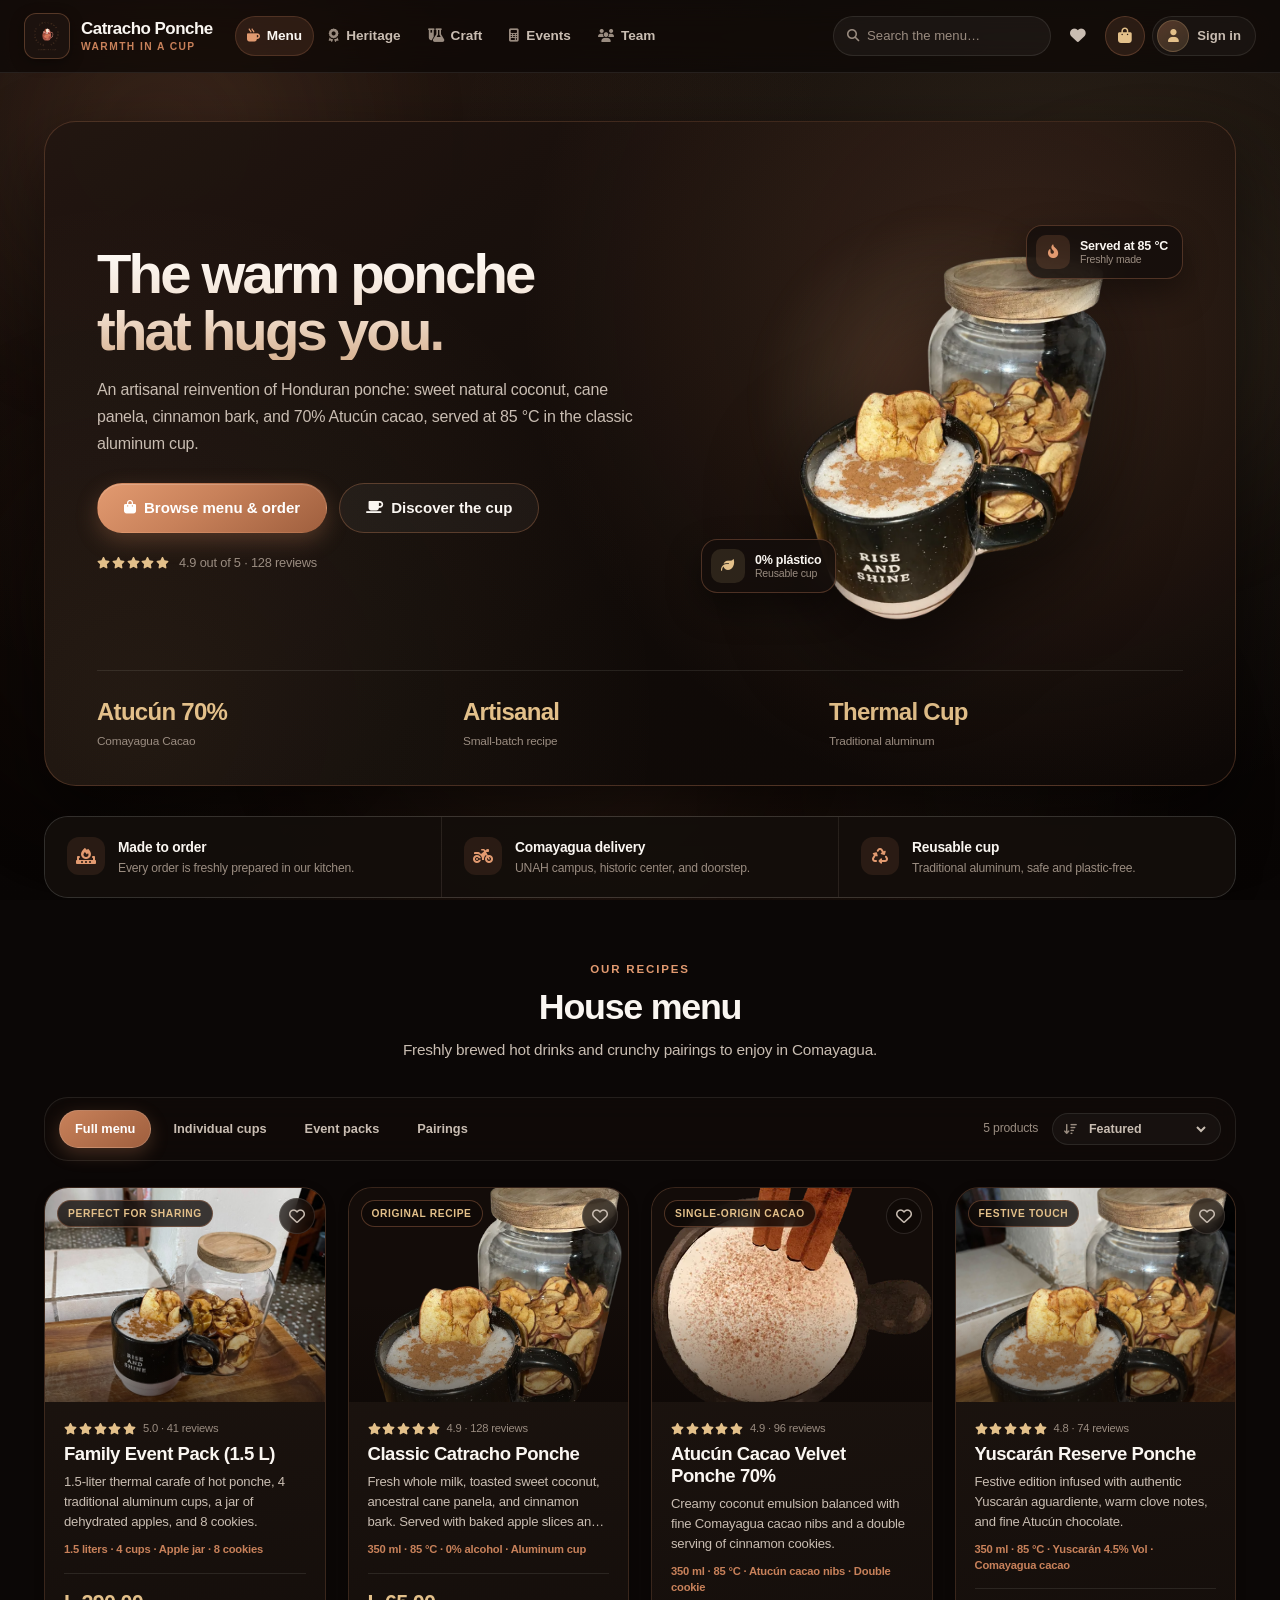
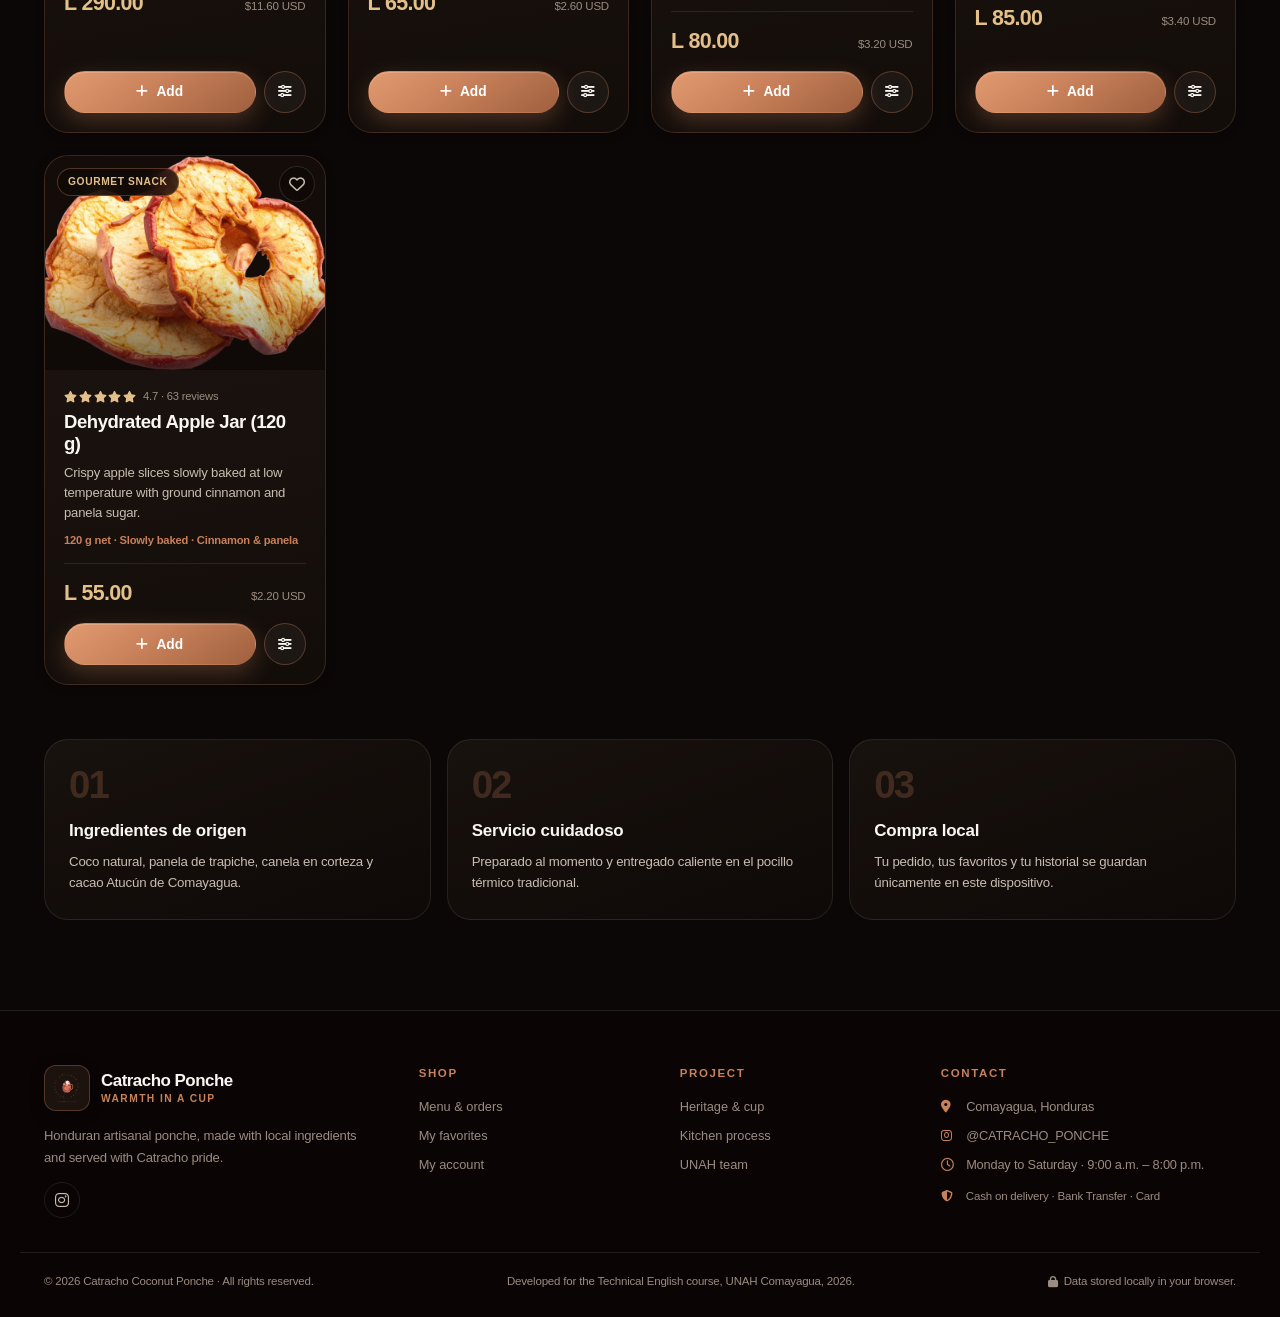
==== commit 9f103069: "feat(mobile): optimizacion de rendimiento para Galaxy S21 Ultra, menu lateral 100dvh y bloqueo de sc" ====
--- a/index.html
+++ b/index.html
@@ -63,24 +63,35 @@
       </a>
 
       <nav class="primary-nav" id="primaryNav" aria-label="Navegación principal">
-        <button class="nav-link active" type="button" data-action="switch-view" data-view="menu" data-nav-view="menu">
-          <i class="fa-solid fa-mug-hot" aria-hidden="true"></i><span data-i18n="nav.menu">Menú</span>
-        </button>
-        <button class="nav-link" type="button" data-action="switch-view" data-view="heritage" data-nav-view="heritage">
-          <i class="fa-solid fa-award" aria-hidden="true"></i><span data-i18n="nav.heritage">Historia</span>
-        </button>
-        <button class="nav-link" type="button" data-action="switch-view" data-view="craft" data-nav-view="craft">
-          <i class="fa-solid fa-flask-vial" aria-hidden="true"></i><span data-i18n="nav.craft">Proceso</span>
-        </button>
-        <button class="nav-link" type="button" data-action="switch-view" data-view="calculator" data-nav-view="calculator">
-          <i class="fa-solid fa-calculator" aria-hidden="true"></i><span data-i18n="nav.catering">Eventos</span>
-        </button>
-        <button class="nav-link" type="button" data-action="switch-view" data-view="team" data-nav-view="team">
-          <i class="fa-solid fa-users" aria-hidden="true"></i><span data-i18n="nav.team">Equipo</span>
-        </button>
-        <button class="nav-link nav-link-account" type="button" data-action="open-account" data-nav-view="account">
-          <i class="fa-solid fa-user" aria-hidden="true"></i><span data-i18n="nav.account">Mi cuenta</span>
-        </button>
+        <div class="mobile-nav-header">
+          <div class="mobile-nav-brand">
+            <img src="assets/img/logo-160.webp" alt="Catracho Ponche" width="34" height="34">
+            <span>Catracho Ponche</span>
+          </div>
+          <button class="icon-btn ghost mobile-nav-close" type="button" data-action="toggle-nav" aria-label="Cerrar menú">
+            <i class="fa-solid fa-xmark" aria-hidden="true"></i>
+          </button>
+        </div>
+        <div class="nav-links-wrap">
+          <button class="nav-link active" type="button" data-action="switch-view" data-view="menu" data-nav-view="menu">
+            <i class="fa-solid fa-mug-hot" aria-hidden="true"></i><span data-i18n="nav.menu">Menú</span>
+          </button>
+          <button class="nav-link" type="button" data-action="switch-view" data-view="heritage" data-nav-view="heritage">
+            <i class="fa-solid fa-award" aria-hidden="true"></i><span data-i18n="nav.heritage">Historia</span>
+          </button>
+          <button class="nav-link" type="button" data-action="switch-view" data-view="craft" data-nav-view="craft">
+            <i class="fa-solid fa-flask-vial" aria-hidden="true"></i><span data-i18n="nav.craft">Proceso</span>
+          </button>
+          <button class="nav-link" type="button" data-action="switch-view" data-view="calculator" data-nav-view="calculator">
+            <i class="fa-solid fa-calculator" aria-hidden="true"></i><span data-i18n="nav.catering">Eventos</span>
+          </button>
+          <button class="nav-link" type="button" data-action="switch-view" data-view="team" data-nav-view="team">
+            <i class="fa-solid fa-users" aria-hidden="true"></i><span data-i18n="nav.team">Equipo</span>
+          </button>
+          <button class="nav-link nav-link-account" type="button" data-action="open-account" data-nav-view="account">
+            <i class="fa-solid fa-user" aria-hidden="true"></i><span data-i18n="nav.account">Mi cuenta</span>
+          </button>
+        </div>
       </nav>
 
       <div class="header-actions">
@@ -117,6 +128,9 @@
       </div>
     </div>
   </header>
+
+  <!-- Telón de fondo para menú móvil -->
+  <div class="nav-backdrop" id="navBackdrop" data-action="toggle-nav" aria-hidden="true"></div>
 
   <!-- ======================================================================
        CONTENIDO PRINCIPAL
--- a/css/styles.css
+++ b/css/styles.css
@@ -77,6 +77,9 @@
   text-rendering: optimizeLegibility;
   scrollbar-color: rgba(200, 129, 90, 0.45) var(--canvas);
   scrollbar-width: thin;
+  width: 100%;
+  max-width: 100vw;
+  overflow-x: hidden;
 }
 
 body {
@@ -86,11 +89,17 @@
   line-height: 1.55;
   letter-spacing: -0.012em;
   min-height: 100vh;
+  min-height: 100dvh;
+  width: 100%;
+  max-width: 100vw;
   overflow-x: hidden;
-}
-
+  position: relative;
+}
+
+body.nav-open,
 body.modal-open {
-  overflow: hidden;
+  overflow: hidden !important;
+  touch-action: none !important;
 }
 
 img {
@@ -475,6 +484,15 @@
   flex: 1;
   min-width: 0;
 }
+.mobile-nav-header {
+  display: none;
+}
+.nav-links-wrap {
+  display: contents;
+}
+.nav-backdrop {
+  display: none;
+}
 
 .nav-link {
   display: inline-flex;
@@ -2963,12 +2981,16 @@
   width: 100%;
   max-width: 450px;
   height: 100%;
+  height: 100dvh;
+  min-height: 100dvh;
+  max-height: 100dvh;
   display: flex;
   flex-direction: column;
   background: linear-gradient(180deg, #17100c 0%, #0f0a08 100%);
   border-left: 1px solid var(--line-strong);
   box-shadow: -24px 0 60px rgba(0, 0, 0, 0.5);
   animation: drawerIn 300ms var(--ease);
+  overscroll-behavior: contain;
 }
 @keyframes drawerIn {
   from { transform: translateX(100%); }
@@ -4256,41 +4278,97 @@
 
 @media (max-width: 1120px) {
   .primary-nav {
-    display: none;
-    position: absolute;
-    top: calc(100% + 1px);
-    left: 14px;
-    right: 14px;
-    flex-direction: column;
-    align-items: stretch;
-    gap: 3px;
-    padding: 10px;
-    border-radius: var(--radius-lg);
-    border: 1px solid var(--line-strong);
-    background: #110c09;
-    box-shadow: var(--shadow-lg);
-    animation: navIn 220ms var(--ease);
-    z-index: 120;
+    display: flex !important;
+    position: fixed !important;
+    top: 0 !important;
+    right: 0 !important;
+    bottom: 0 !important;
+    left: auto !important;
+    width: 320px !important;
+    max-width: 86vw !important;
+    height: 100% !important;
+    height: 100dvh !important;
+    min-height: 100% !important;
+    background: linear-gradient(180deg, #18110D 0%, #0F0A08 100%) !important;
+    border-left: 1px solid rgba(200, 129, 90, 0.28) !important;
+    box-shadow: -18px 0 50px rgba(0, 0, 0, 0.75) !important;
+    z-index: 1000 !important;
+    flex-direction: column !important;
+    align-items: stretch !important;
+    padding: 0 !important;
+    transform: translateX(105%) !important;
+    visibility: hidden !important;
+    pointer-events: none !important;
+    transition: transform 0.32s cubic-bezier(0.16, 1, 0.3, 1), visibility 0.32s ease !important;
+    overflow: hidden !important;
   }
   .site-header.nav-open .primary-nav {
-    display: flex;
-  }
-  @keyframes navIn {
-    from { transform: translateY(-8px); }
-    to { transform: translateY(0); }
+    transform: translateX(0) !important;
+    visibility: visible !important;
+    pointer-events: auto !important;
+  }
+  .mobile-nav-header {
+    display: flex !important;
+    align-items: center !important;
+    justify-content: space-between !important;
+    padding: 16px 20px !important;
+    padding-top: max(16px, env(safe-area-inset-top, 16px)) !important;
+    border-bottom: 1px solid var(--line) !important;
+    background: rgba(26, 17, 12, 0.98) !important;
+    flex-shrink: 0 !important;
+  }
+  .mobile-nav-brand {
+    display: flex !important;
+    align-items: center !important;
+    gap: 10px !important;
+    font-family: var(--font-display) !important;
+    font-weight: 800 !important;
+    font-size: 1.05rem !important;
+    color: var(--text) !important;
+  }
+  .mobile-nav-brand img {
+    border-radius: 8px !important;
+    border: 1px solid var(--line-strong) !important;
+  }
+  .nav-links-wrap {
+    display: flex !important;
+    flex-direction: column !important;
+    gap: 6px !important;
+    padding: 16px !important;
+    overflow-y: auto !important;
+    -webkit-overflow-scrolling: touch !important;
+    flex: 1 1 auto !important;
   }
   .nav-link {
-    justify-content: flex-start;
-    padding: 11px 14px;
-    border-radius: var(--radius-sm);
-    font-size: 0.9rem;
+    justify-content: flex-start !important;
+    padding: 13px 16px !important;
+    border-radius: var(--radius-sm) !important;
+    font-size: 0.95rem !important;
+    min-height: 46px !important;
   }
   .nav-link-account {
-    display: inline-flex;
-    border-top: 1px solid var(--line);
-    margin-top: 4px;
-    padding-top: 13px;
-    border-radius: 0 0 var(--radius-sm) var(--radius-sm);
+    display: inline-flex !important;
+    border-top: 1px solid var(--line) !important;
+    margin-top: 8px !important;
+    padding-top: 15px !important;
+    border-radius: 0 !important;
+  }
+  .nav-backdrop {
+    display: block !important;
+    position: fixed !important;
+    inset: 0 !important;
+    background: rgba(8, 4, 3, 0.72) !important;
+    backdrop-filter: blur(8px) !important;
+    -webkit-backdrop-filter: blur(8px) !important;
+    z-index: 999 !important;
+    opacity: 0 !important;
+    pointer-events: none !important;
+    transition: opacity 0.3s ease !important;
+  }
+  .site-header.nav-open ~ .nav-backdrop,
+  body.nav-open .nav-backdrop {
+    opacity: 1 !important;
+    pointer-events: auto !important;
   }
   .menu-toggle {
     display: inline-flex;
@@ -4676,3 +4754,48 @@
     padding: 18mm !important;
   }
 }
+
+/* ==========================================================================
+   OPTIMIZACIÓN DE ALTO RENDIMIENTO MÓVIL (Galaxy S21 Ultra & Dispositivos Táctiles)
+   - Elimina renderizado pesado de 85px Gaussian blur y partículas continuas en GPU
+   - Bloqueo estricto contra scroll horizontal
+   - Ajuste perfecto de modales y drawers a 100dvh
+   ========================================================================== */
+@media (max-width: 992px), (pointer: coarse) {
+  .ambient-blob,
+  .ambient-particles {
+    display: none !important;
+    animation: none !important;
+  }
+  .ambient {
+    animation: none !important;
+    background:
+      radial-gradient(circle at 50% 12%, rgba(200, 129, 90, 0.14) 0%, transparent 55%),
+      linear-gradient(180deg, #120c09 0%, #0d0806 40%, #080504 100%) !important;
+  }
+  .hero::before {
+    animation: none !important;
+  }
+  .hero-halo {
+    animation: none !important;
+    filter: blur(6px) !important;
+  }
+  .hero-image {
+    animation: none !important;
+  }
+  .floating-card {
+    animation: none !important;
+  }
+  .container {
+    max-width: 100% !important;
+    overflow-x: clip !important;
+  }
+  .cart-drawer {
+    width: 100% !important;
+    max-width: 100% !important;
+    border-left: none !important;
+  }
+  .modal {
+    max-height: calc(100dvh - 20px) !important;
+  }
+}
